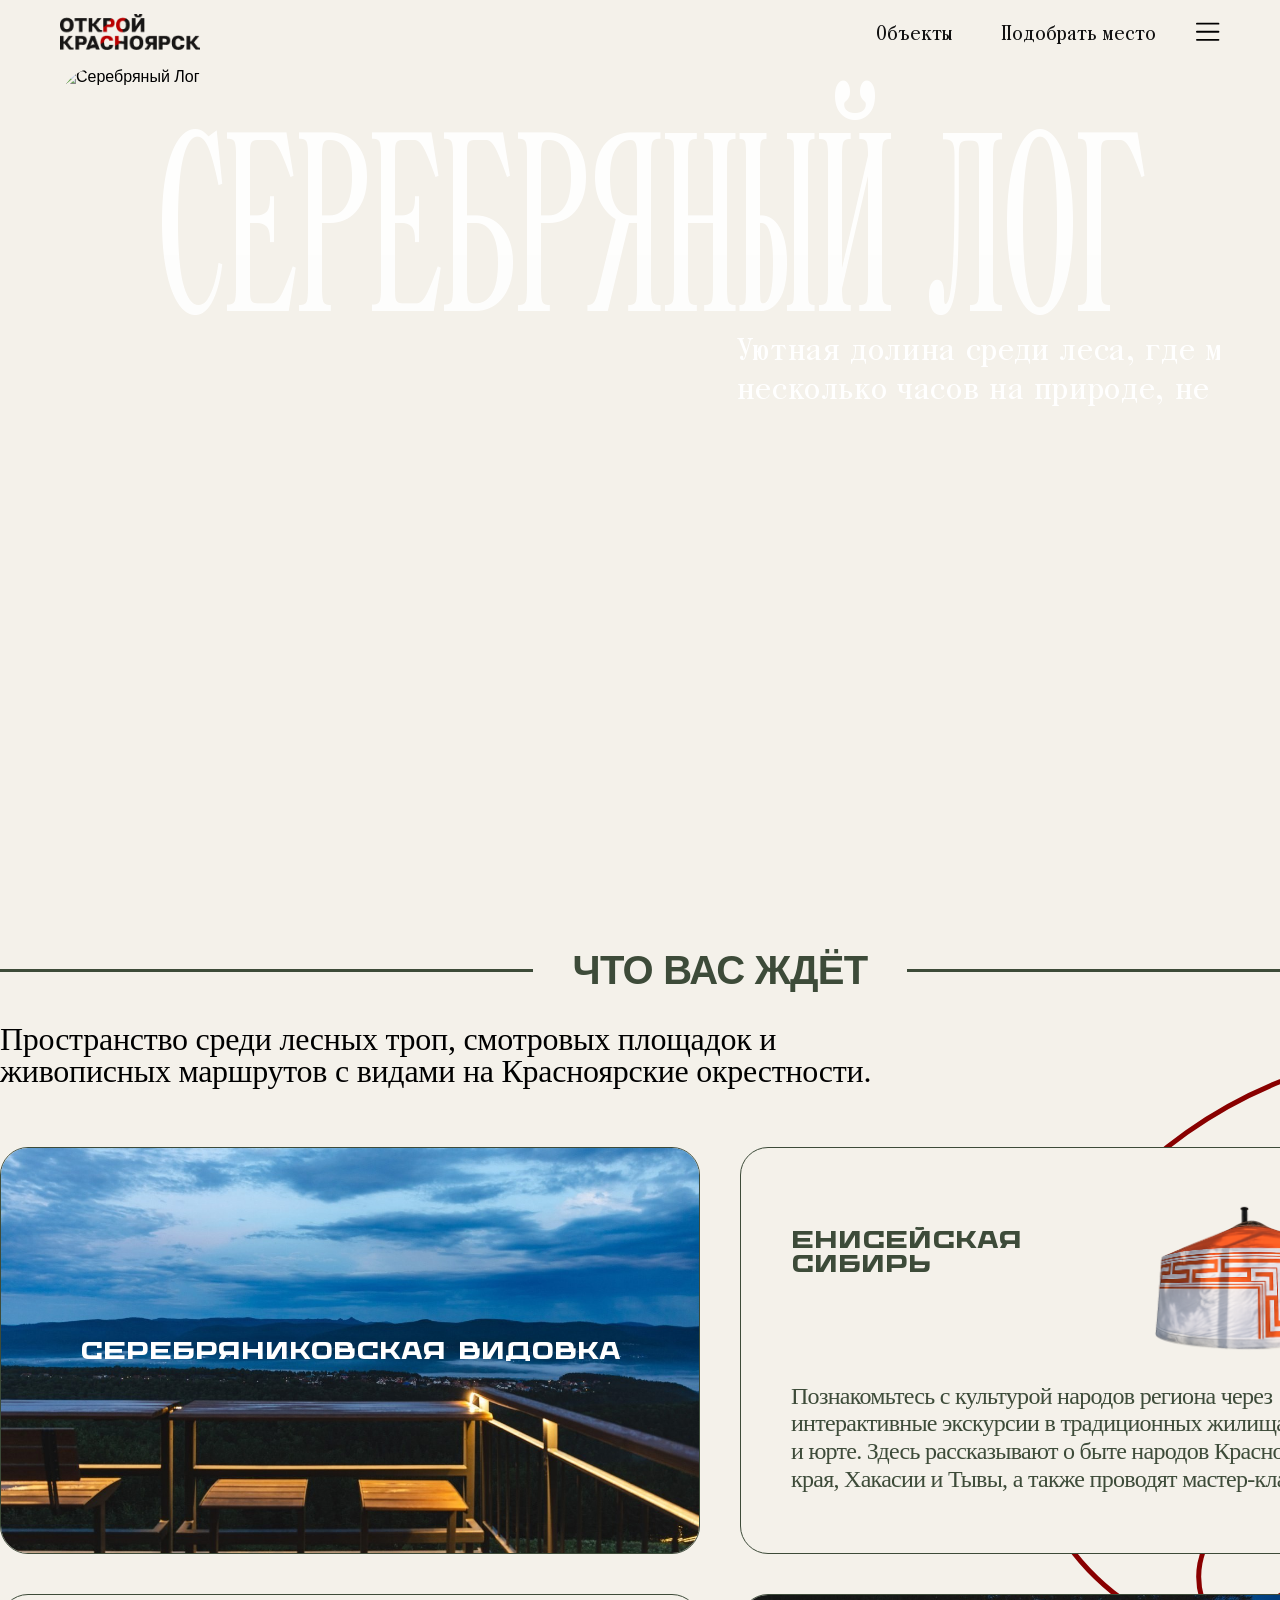
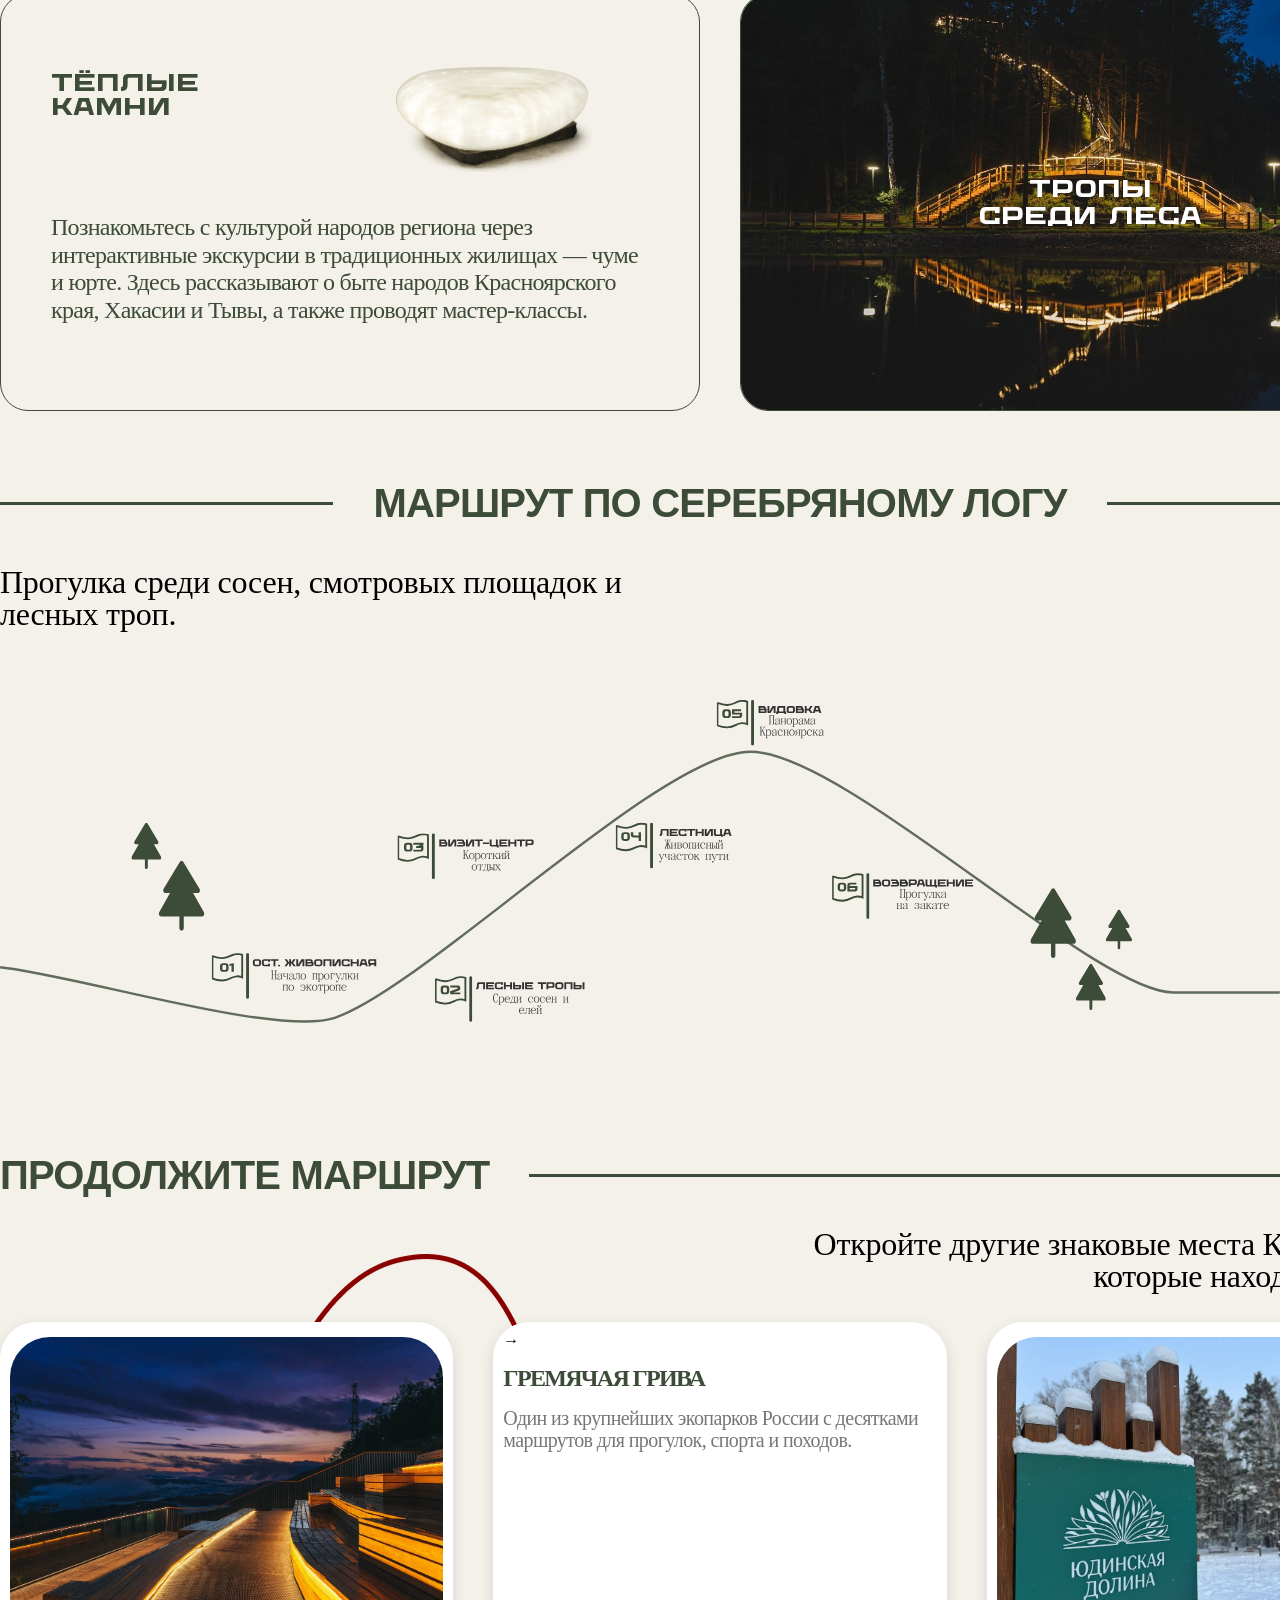
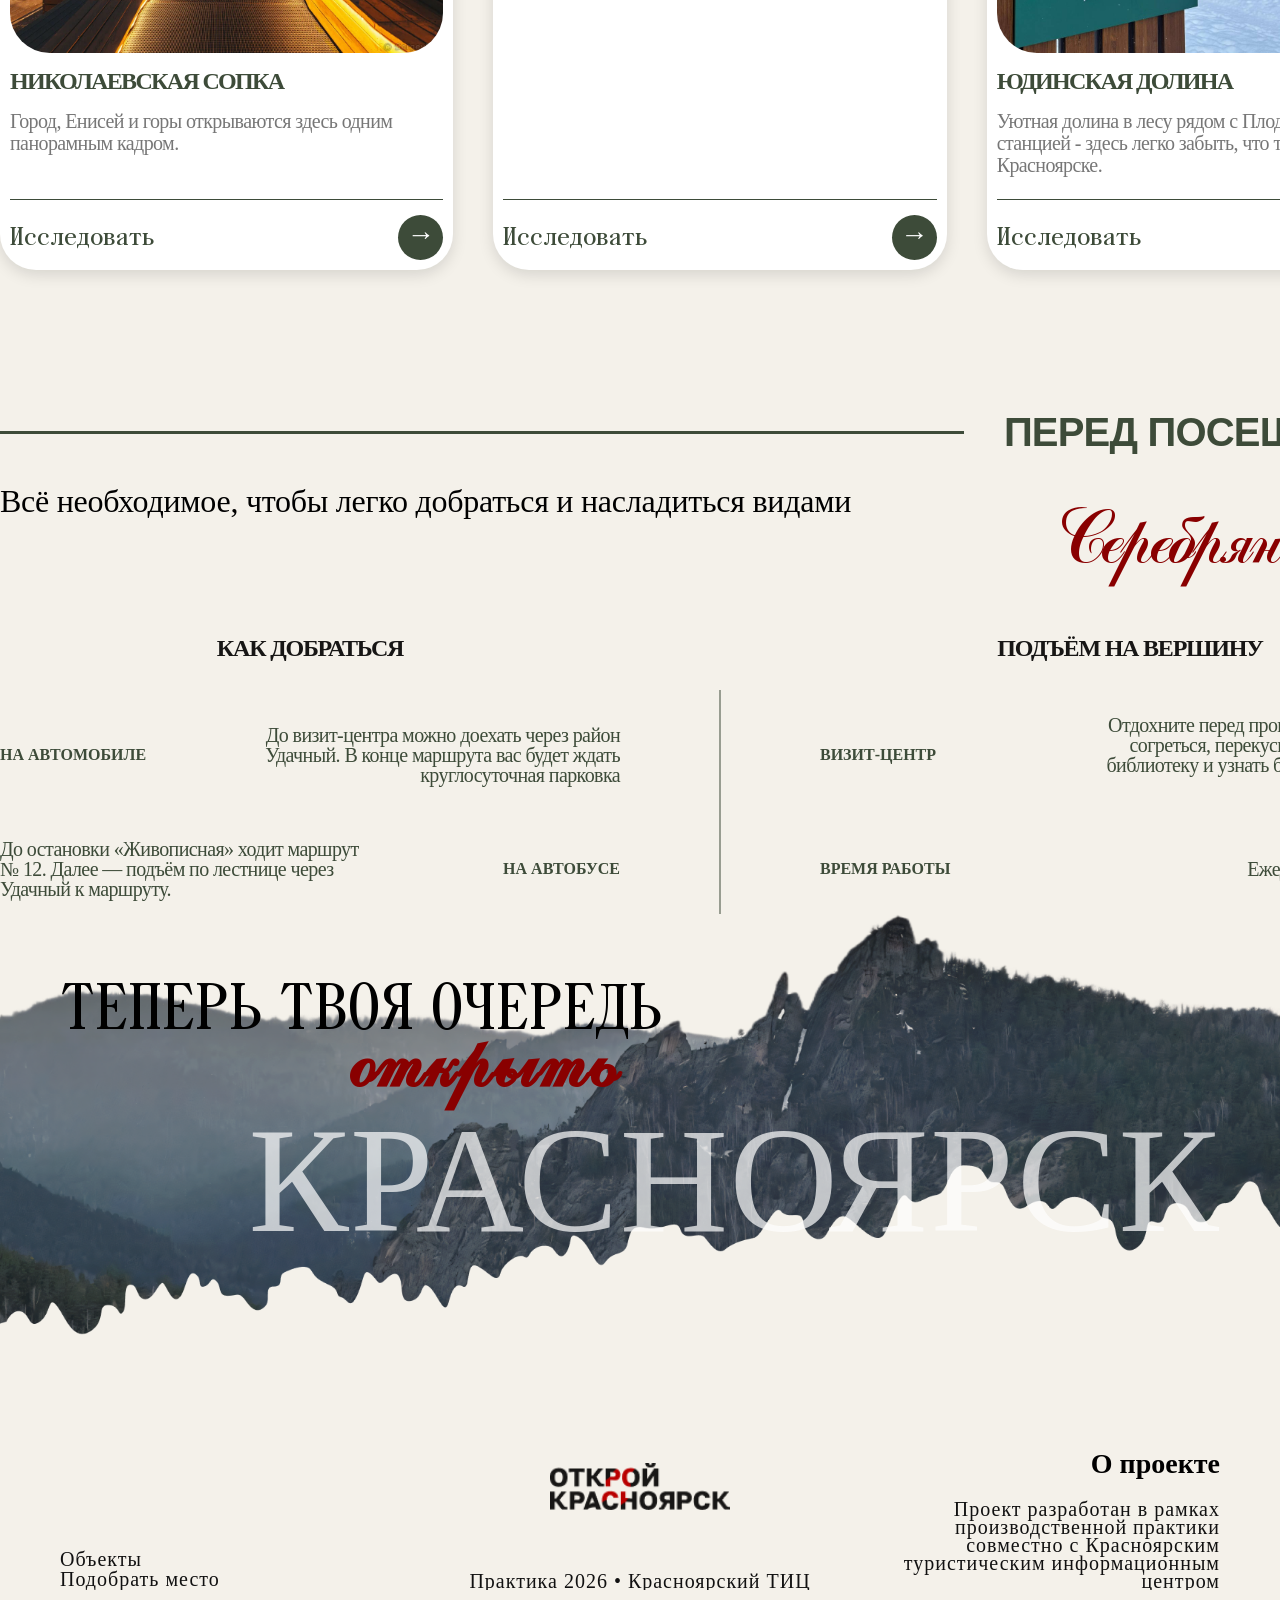
==== log.html @ 26a4fd24 "до адаптива" ====
<!DOCTYPE html> 
<html lang="ru">
<head>
    <meta charset="UTF-8">
    <meta name="viewport" content="width=device-width, initial-scale=1.0">
    <title>Серебряный Лог</title>
    <link rel="stylesheet" href="style.css">
    <link rel="stylesheet" href="log.css">
    <link rel="stylesheet" href="object.css">
    <link rel="stylesheet" href="main.css">
</head>
<body> 
    <header class="header">
    <div class="container">
        <a href="index.html" class="logo">
            <img src="images/logo.png" alt="Открой Красноярск">
        </a>
        <nav class="nav">
            <ul>
                <li><a href="index.html#objects">Объекты</a></li>
                <li><a href="#" class="open-modal">Подобрать место</a></li>
            </ul>
        </nav>
        <div class="burger-wrap">
            <button class="burger">
                <img src="images/menu.svg" alt="Меню">
            </button>
            <div class="menu">
                <ul>
                    <li><a href="#about">О проекте</a></li>
                    <li><a href="#about">Контакты</a></li>
                </ul>
            </div>
        </div>
    </div>
</header>
    <main>
        <section class="hero">
            <div class="container">
                <div class="hero-bg">
                    <img src="images/log-bg.png" alt="Серебряный Лог" class="hero-photo">
                    <div class="hero-grid">
                       <div class="log-title">
                        <h1>СЕРЕБРЯНЫЙ ЛОГ</h1>
                       </div>
                        <div class="log-text">
                        <p>Уютная долина среди леса, где можно провести <br> несколько часов на природе, не покидая город.</p>
                        </div>
                    </div>
                </div>
            </div>
        </section>
        <section class="features">
            <div class="container-main">
                <div class="features-grid"> 
                    <div class="section-head">
                    <h2>ЧТО ВАС ЖДЁТ</h2>
                    </div>
                    <div class="features-text">
                        <p>Пространство среди лесных троп, смотровых площадок и живописных маршрутов с видами на Красноярские окрестности.</p>
                    </div>
                    <div class="features-card">
                        <div class="features-card-images">
                            <img src="images/features-log1.jpg" alt="">
                            <p>СЕРЕБРЯНИКОВСКАЯ ВИДОВКА</p>
                        </div>
                        <div class="features-card-text">
                            <h3>ЕНИСЕЙСКАЯ СИБИРЬ</h3>
                            <img src="images/features-log2.png" alt="">
                            <p>Познакомьтесь с культурой народов региона через интерактивные экскурсии в традиционных жилищах — чуме и юрте. Здесь рассказывают о быте народов Красноярского края, Хакасии и Тывы, а также проводят мастер-классы.</p>
                        </div>
                        <div class="features-card-text">
                            <h3>ТЁПЛЫЕ КАМНИ</h3>
                            <img src="images/features-log3.png" alt="">
                            <p>Познакомьтесь с культурой народов региона через интерактивные экскурсии в традиционных жилищах — чуме и юрте. Здесь рассказывают о быте народов Красноярского края, Хакасии и Тывы, а также проводят мастер-классы.</p>
                        </div>
                        <div class="features-card-images">
                            <img src="images/features-log4.jpg" alt="">
                            <h3>ТРОПЫ<br>СРЕДИ ЛЕСА</h3>
                        </div>
                    </div>
            </div>
            </div>
        </section>
<section class="route-log">
    <div class="container-main">
            <div class="section-head">
                <h2>МАРШРУТ ПО СЕРЕБРЯНОМУ ЛОГУ</h2>
            </div>
            <div class="route-log-desc">
                <p>Прогулка среди сосен, смотровых площадок и <br> лесных троп.</p>
            </div>
    </div>
    <div class="log-map">
        <img src="images/log-map.svg" alt="">
    </div>
</section>
<section class="route-continue">
    <div class="route-objects">
        <div class="container-main">
            <div class="route-grid">
                <div class="section-head-left">
                    <h2>ПРОДОЛЖИТЕ МАРШРУТ</h2>
                </div>
                <p class="route-desc">Откройте другие знаковые места Красноярска,<br> которые находятся рядом.</p>
        <div class="cards cards-route">
            <article class="card">
                <img src="images/sopka.webp" alt="Николаевская Сопка">
                <h3>НИКОЛАЕВСКАЯ СОПКА</h3>
                <p>
                    Город, Енисей и горы открываются здесь одним панорамным кадром.
                </p>
                <div class="card-footer">
                    <span>Исследовать</span>
                    <a href="sopka.html">&rarr;
                    </a>
                </div>
            </article>
            <article class="card">&rarr;
                <h3>ГРЕМЯЧАЯ ГРИВА</h3>
                <p>
                    Один из крупнейших экопарков России с десятками маршрутов для прогулок, спорта и походов.
                </p>
                <div class="card-footer">
                    <span>Исследовать</span>
                    <a href="#">&rarr;
                    </a>
                </div>
            </article>
            <article class="card">
                <img src="images/dolina.png" alt="Юдинская Долина">
                <h3>ЮДИНСКАЯ ДОЛИНА</h3>
                <p>
                   Уютная долина в лесу рядом с Плодово‑Ягодной станцией - здесь легко забыть, что ты всё ещё в Красноярске.
                </p>
                <div class="card-footer">
                    <span>Исследовать</span>
                    <a href="#">&rarr;
                    </a>
                </div>
            </article>
        </div>
        </div>
    </div>
</div>
</section>
<section class="before-visit">
    <div class="container-main">
        <div class="visit-grid">
        <div class="section-head-right">
            <h2>ПЕРЕД ПОСЕЩЕНИЕМ</h2>
                </div>
                <div class="visit-desc">
                <p>Всё необходимое, чтобы легко добраться и насладиться видами</p>
                <span>Серебряного Лога</span>
        </div>
        </div>
        <div class="visit-info">
            <div class="transport">
                <h3>КАК ДОБРАТЬСЯ</h3>
                    <div class="car">
                        <h4>НА АВТОМОБИЛЕ</h4>
                        <p>До визит-центра можно доехать через район Удачный. В конце маршрута вас будет ждать круглосуточная парковка</p>
                    </div>
                <div class="bus">
                    <p>До остановки «Живописная» ходит маршрут № 12. Далее — подъём по лестнице через Удачный к маршруту.</p>
                    <h4>НА АВТОБУСЕ</h4>
                </div>
            </div>
            <div class="place-info">
                <h3>ПОДЪЁМ НА ВЕРШИНУ</h3>
                <div class="ropeway">
                    <h4>ВИЗИТ-ЦЕНТР</h4>
                    <p>Отдохните перед прогулкой: здесь можно согреться, перекусить в кафе, посетить библиотеку и узнать больше о маршрутах экопарка</p>
                </div>
                <div class="place-time">
                    <h4>ВРЕМЯ РАБОТЫ</h4>
                    <p>Ежедневно: 09:00–21:00</p>
                </div>
            </div>
        </div>
    </div>
</section>
    </main>
    <div id="modal-container"></div>
    <footer>
<img src="images/footer.png" alt="" class="footer-image">
<div class="container">
    <div class="footer-content">
        <div class="footer-desc">
                        <p>
                            ТЕПЕРЬ ТВОЯ ОЧЕРЕДЬ
                        </p>
                        <h2>открыть</h2>
                        <span>КРАСНОЯРСК</span>
        </div>
        <div class="footer-info">
            <div class="footer-links">
                 <ul>
                    <li><a href="index.html#objects">Объекты</a></li>
                    <li><a href="#" class="open-modal">Подобрать место</a></li>
                </ul>
            </div>
            <div class="footer-info-center">
                <a href="index.html" class="logo">
            <img src="images/logo.png" alt="Открой Красноярск">
        </a>
                <p>Практика 2026 • Красноярский ТИЦ</p>
            </div>
            <div class="footer-info-right" id="about">
                <h2>О проекте</h2>
                <p>Проект разработан в рамках производственной практики совместно с Красноярским туристическим информационным центром</p>
            </div>
        </div>
    </div>
</footer>
<script src="js/main.js"></script>
</body>
</html>
---- style.css ----
/* Panama Regular */
@font-face {
    font-family:'Panama Regular';
    src:url('fonts/Panama-Regular.ttf') format('truetype');
    font-weight:400;
    font-style:normal;
    font-display:swap;
}
/* Panama Bold */
@font-face {
    font-family:'Panama Bold';
    src:url('fonts/Panama-Bold.ttf') format('truetype');
    font-weight:700;
    font-style:normal;
    font-display:swap;
}
/* Panama Monospace Regular */
@font-face {
    font-family:'Panama Monospace';
    src:url('fonts/Panama-Monospace-Regular.ttf') format('truetype');
    font-weight:400;
    font-style:normal;
    font-display:swap;
}
/* Panama Monospace Bold */
@font-face {
    font-family:'Panama Monospace Bold';
    src:url('fonts/Panama-Monospace-Bold.ttf') format('truetype');
    font-weight:700;
    font-style:normal;
    font-display:swap;
}
@font-face {
    font-family:'coventryC';
    src:url('fonts/coventryc.ttf') format('truetype');
    font-style:normal;
    font-weight:400;
    font-display:swap; 
}

@font-face {
    font-family:'Wadik Bold';
    src:url('fonts/Wadik.ttf') format('truetype');
    font-style:normal;
    font-weight:400;
    font-display:swap; 
}

@font-face {
    font-family: 'Source Serif Pro';
    src: url('fonts/Sourceserifpro-Light.ttf') format('truetype');
    font-weight: 300;
    font-style: normal;
    font-display: swap;
}
@font-face {
    font-family: 'Source Serif Pro';
    src: url('fonts/Sourceserifpro-Regular.ttf') format('truetype');
    font-weight: 400;
    font-style: normal;
}

@font-face {
    font-family: 'Source Serif Pro';
    src: url('fonts/source-serif-pro-bold.ttf') format('truetype');
    font-weight: 700;
    font-style: normal;
}
*{
    margin:0;
    padding:0;
    box-sizing:border-box;
}

body{
    background:#F4F1EA;
    font-family:Arial,sans-serif;
}

.container{
    width:calc(100% - 120px);
    max-width:none;
    margin:0 auto;
}

.header{
    height:68px;
}

.header .container{
    height:100%;
    display:flex;
    justify-content:space-between;
    align-items:center;
}

/* HERO */
.hero-bg{
    position:relative;
    overflow:hidden;
    width:100%;
    min-height:calc(100vh - 90px);
    border-radius:36px;
}
.hero-photo{
    position:absolute;
    inset: 0; 
    width:100%;
    height:100%;
    object-fit:cover;
    object-position:center;
    filter: saturate(0.7); 
    z-index: -1;
}

.logo{
    flex-shrink:0;
}
.logo img{
    width:140px;
}

.nav{
    margin-left:auto;
}

.nav ul{
    display:flex;
    gap:48px;
    list-style:none;
}

.nav a{
    text-decoration:none;
    color:#111;
    font-family:'Panama Bold';
    font-size:20px;
}
.burger{
    margin-left:40px;
    border:none;
    background:none;
    cursor:pointer;
    position:relative;
}

.burger img{
    width:24px;
    height:24px;
}
.burger-wrap{
    position:relative;
}

.menu{
    position:absolute;
    top:40px;
    right:0;
    width:200px;
    padding:25px;
    background:#F0ECE4;
    border-radius:36px;

    opacity:0;
    visibility:hidden;
    transform:translateY(-10px);

    transition:.3s;
    z-index:3;
}
.menu.active{
    opacity:1;
    visibility:visible;
    transform:translateY(0);
}
.menu ul{
    list-style:none;
    padding:0;
    margin:0;
    display:flex;
    flex-direction:column;
    gap:15px;
}
.menu a{
    text-decoration:none;
    color:#3D4B39;
    font-family:'Panama Bold';
    font-size:22px;
}
.hero-grid{
        display:grid;
        grid-template-columns:repeat(12,1fr);
        min-height:calc(100vh - 110px);
    }

/* контейнер*/
.container-main{
    width:1440px;
    max-width:none;
    margin:0 auto;
}

/* заголовки */
.section-head{
    grid-column:1 / 13;
    display:flex;
    align-items:center;
    justify-content:center;
    gap:40px;
    position:relative;
}

.section-head::before,
.section-head::after {
    content: "";
    height: 3px;
    background: #3D4B39;
    flex: 1;
}

.section-head h2 {
    font-family: Wadik, sans-serif;
    font-size: 40px;
    color: #3D4B39;
    letter-spacing: -0.02em;
    white-space: nowrap;
}
/* Карточки */

.section-desc{
    grid-column:1 / 9;
    font-family: 'Source Serif Pro', serif;
    font-weight: 300;
    font-size:32px;
    line-height:1.0;
    letter-spacing: -0.04em;
}

.cards{
    grid-column:1 / 13; 
    display:grid;
    grid-template-columns:repeat(3, 1fr);
    gap:40px;
    margin-bottom: 70px;
}

.card{
    background:#fff;
    border-radius:36px;
    padding:10px;
    box-shadow:0 5px 15px rgba(0,0,0,.12);
    transition: transform .3s, box-shadow .3s;
    display:flex;
    flex-direction:column;
}

.card:hover {
    transform: translateY(-6px);
    box-shadow: 0 12px 30px rgba(61, 75, 57, .12);
}

.card img{
    margin-top: 5px;
    width:100%;
    height: 60%;
    object-fit:cover;
    border-radius:40px;
}

.card h3{
    font-family:Wadik;
    color:#3D4B39;
    font-size:24px;
    margin-top:15px;
    letter-spacing: -0.07em;
}

.card p{
    font-family:'Panama Monospace';
    margin-top:15px;
    font-size:20px;
    color:#777;
    line-height:1.1;
    letter-spacing: -0.03em;
    text-align: start;
    height: 80px;

}

.card-footer{
    padding-top:15px;
    border-top:1px solid #3D4B39;
    display:flex;
    justify-content:space-between;
    align-items:center;
    margin-top:auto;
}
.card-footer a{
    width:45px;
    height:45px;
    border-radius:50%;
    border:0;
    font-size:28px;
    padding-bottom:4px;
    background:#3D4B39;
    color:white;
    transition: transform .25s, background .25s;
    display:flex;
    align-items:center;
    justify-content:center;
    text-decoration:none;
}
.card-footer a:hover {
    transform: scale(1.08);
    cursor: pointer;
}

.card-footer a:active {
    transform: scale(0.96);
}   

.card-footer span {
    font-family: 'Panama Bold';
    font-size: 26px;
    color: #3D4B39;
    cursor: pointer;
    transition: 0.3s;
}

/* FOOTER */
footer {
    position: relative;
    overflow: hidden;
    padding: 70px 0 0px;
    margin-bottom: 60px;
}
.footer-image {
    position: absolute;
    inset: 0;
    width: 100%;
    object-fit: cover;
    z-index: -1;
}
.footer-content {
    display: flex;
    flex-direction: column;
    gap: 200px;
}
.footer-desc {
    display: flex;
    flex-direction: column;
    position: relative;
}
.footer-info {
    display: grid;
    grid-template-columns: 1fr 1fr 1fr;
    align-items: end;
    gap: 60px;
}
.footer-desc p {
    font-family: 'Panama Bold', monospace;
    font-size: 64px;
    line-height: 1.1;
    color: #000;
    align-self: flex-start;
    line-height: 0.8;
}

.footer-desc h2 {
    font-family: 'coventryC';
    font-size: 86px;
    letter-spacing: 0.02em;
    color: #890000;
    transform: translateX(25%);
    line-height: 0.9;
}
.footer-desc span {
    font-family:'Panama-Bold';
    font-size:150px;
    letter-spacing:0.01em;
    color:#fff;
    opacity:0.7;
    align-self: flex-end;
    line-height: 0.9;
}
/* нижняячасть*/
.footer-info ul {
    list-style: none;
}

.footer-info a {
    text-decoration:none;
    color:#111;
    font-family: 'Panama Monospace';
    font-size:20px;
    line-height: 0.9;
    letter-spacing: 0.05em;
}

.footer-info-center
{
    display: flex;
    flex-direction: column;
    align-items: center;
    text-align: center;

}
.footer-info img {
    width: 180px;
    margin-bottom: 60px;
}

.footer-info-right p {
    text-decoration:none;
    color:#111;
    font-family: 'Panama Monospace';
    font-size:20px;
    line-height: 0.9;
    letter-spacing: 0.05em;
    text-align: right;
}
.footer-info-center p {
    text-decoration:none;
    color:#111;
    font-family: 'Panama Monospace';
    font-size:20px;
    line-height: 0.9;
    letter-spacing: 0.05em;
    text-align: center;
}

.footer-info h2 {
    font-family: 'Panama Monospace Bold';
    font-size: 28px;
    margin-bottom: 20px;
    text-align: right;
}

/* ==========================
   модалка
========================== */
.constructor-modal{
    position:fixed;
    inset:0;
    background:rgba(0,0,0,.35);
    display:flex;
    justify-content:center;
    align-items:center;
    opacity:0;
    visibility:hidden;
    transition:.3s;
    z-index:1000;
}

.constructor-modal.active{
    opacity:1;
    visibility:visible;
}

.modal-bg{
    position:absolute;
    bottom:-10px;
    left:0;
    width:110%;
    height:auto;
    z-index:0;
}

.modal-window{
    position:relative;
    width:1400px;
    height:850px;
    max-width:90vw;
    max-height:90vh;
    background:#FFFEFA;
    border-radius:40px;
    overflow:hidden;
    isolation:isolate;
}

.modal-head,
.modal-content,
.modal-test,
.result{
    position:relative;
    z-index:1;
}

.modal-test,
.result{
    display:none;
}

.modal-content.active,
.modal-test.active,
.result.active{
    display:flex;
    flex-direction:column;
    align-items:center;
}

.modal-head{
    width:100%;
    display:grid;
    grid-template-columns:1fr auto 1fr;
    align-items:center;
    padding:30px 50px;
}

.step{
    font-family:'Panama Monospace';
    font-weight:400;
    font-size: 24px;
    letter-spacing: -0.02em;
    color: #000;
}

.modal-close{
    background:none;
    border:none;
    font-size:35px;
    color:#000;
    opacity:.6;
    cursor:pointer;
    justify-self:end;
}

.modal-content{
    margin-top:80px;
    position:relative;
    height:100%;
    display:none;
    
}
.modal-content.active{
    display:flex;
    flex-direction:column;
    align-items:center;
}

.modal-content h2{
    font-family:'Panama Monospace Bold';
    font-weight:400;
    font-size: 32px;
    letter-spacing: -0.02em;
    color: #000;
}

.modal-content h1{
    font-family:'Panama Monospace';
    font-weight:400;
    font-size: 64px;
    letter-spacing: -0.05em;
    color: #890000;
    line-height: 0.9em;
}

.modal-btn{
    position:absolute;
    top:220px;
    left:50%;
    transform:translateX(-50%);
    width:500px;
    height:70px;
    display:flex;
    align-items:center;
    justify-content:center;
    font-family:'Panama Regular';
    font-size:24px;
    text-decoration:none;
    color:#fff;
    border-radius:36px;
    background:rgba(137,0,0,.50);
    backdrop-filter:blur(15px);
    border:1px solid rgba(255,255,255,.25);
    transition:
        transform .3s,
        background .3s,
        border-color .3s,
        box-shadow .3s;
}

.modal-btn:hover{
    transform:translate(-50%, -3px);
    background:rgba(137,0,0,.42);
    border-color:rgba(255,255,255,.45);
    box-shadow:0 10px 25px rgba(0,0,0,.18);
    cursor:pointer;
}

.modal-btn:active{
    transform:translate(-50%, 0);
}

.modal-content p{
    position:absolute;
    top:450px;
    right:60px; 
    width:auto;
    font-family:'Panama Monospace';
    font-size:32px;
    color:white;
    text-align:right;
    line-height: 1em;
}

.modal-test{
    height:100%;
    margin-top:80px;
    position:relative;
    height:100%;
    display:none;
}
.modal-test h2{
    font-family:'Panama Monospace Bold';
    font-weight:400;
    font-size: 32px;
    letter-spacing: -0.02em;
    color: #000;
}
.modal-test h1{
    font-family:'Panama Monospace';
    font-weight:400;
    font-size: 48px;
    letter-spacing: -0.05em;
    color: #890000;
    line-height: 0.9em;
}

.answers.active{
    padding: 10px 30px;
    display: flex;
    flex-direction: row;
    justify-content: space-between;
}
.answers{
    display:grid;
    grid-template-columns:repeat(4, 1fr);
    gap:25px;
    width:1200px;
    margin-top:60px;
}


.answer-card{
    height:280px;
    border:2px solid transparent;
    border-radius:30px;
    background:rgba(255,255,255,.5);

    display:flex;
    flex-direction:column;
    align-items:center;
    justify-content:center;

    cursor:pointer;
    transition:.3s;

    appearance:none;
    -webkit-appearance:none;
    outline:none;
}
.answer-card:focus,
.answer-card:focus-visible{
    outline:none;
    box-shadow:none;
}

.answer-card:hover{
    transform:translateY(-5px);
}

.answer-card.selected{
    background:#F4F1EA;
}

.answer-card img{
    width:80px;
    height:80px;
    object-fit:contain;
    margin-bottom:20px;
}

.answer-card h3{
    font-family:'Panama Monospace Bold';
    font-size:20px;
    line-height: 1em;
    letter-spacing:-0.02em;
}

.answer-card p{
    font-family:'Panama Monospace';
    font-weight: 400;
    font-size:18px;
    text-align:center;
    line-height: 1em;
    letter-spacing:-0.04em;
    padding-top: 20px;
}

.modal-arrows{
    position:absolute;
    left:0;
    bottom:230px;
    width:100%;
    display:flex;
    justify-content:space-between;
    padding:0 50px;
    z-index:2;
}

.modal-arrows button{
    width:50px;
    height:50px;
    border-radius:50%;
    border:none;
    display:flex;
    justify-content:center;
    background:rgba(137,0,0,.50);
    font-size:35px;
    color:#fff;
    cursor:pointer;
    transition:.3s;
}

.modal-arrows button:hover{
    transform:translateY(-2px);
}

.result.active{
    margin-top:80px;
    height:100%;
    padding:10px 30px;
    display:flex;
    flex-direction:column;
    align-items:center;
    position:relative;
}

.result h1{
    font-family:'Panama Bold';
    font-size: 48px;
    letter-spacing: -0.05em;
    color: #890000;
    line-height: 0.9em;
}

.result h2{
    font-family:'Panama Monospace';
    font-weight:400;
    font-size: 32px;
    letter-spacing: -0.02em;
    color: #000;
    line-height: 1em;
    padding-top: 10px;
}

.modal-cards{
    display:grid;
    grid-template-columns:repeat(3, 1fr);
    gap:30px;
    width:100%;
    max-width:1200px;
    margin-top:60px;
}

.modal-card{
    height:350px;
    background:rgba(255,255,255,.5);
    border-radius:30px;
    overflow:hidden;
    display:flex;
    flex-direction:column;
    transition:.3s;
    cursor:pointer;
}

.modal-card:hover{
    transform:translateY(-5px);
}

.modal-card img{
    width:100%;
    height:220px;
    object-fit:cover;
    border-radius:30px;
    padding:10px;
}

.modal-card h3{
    font-family:'Wadik';
    font-size:18px;
    margin:10px 20px 15px;
    line-height: 1em;
    letter-spacing: -0.05em;
}

.modal-card p{
    font-family:'Panama Monospace';
    font-weight:400;
    font-size:20px;
    margin:30px 0;
}
.result-card-footer{
    display:flex;
    justify-content:space-between;
    align-items:center;
    margin:0 20px;
    border-top:1px solid #fff;

}

.card-next{
    width:40px;
    height:40px;
    border-radius:50%;
    display:flex;
    justify-content:center;
    align-items:center;
    background:rgba(255,255,255,.5);
    font-size:25px;
    color:#000;
    text-decoration:none;
    cursor:pointer;
}

.result-back{
    position:absolute;
    bottom:230px;
    left:50px;
    width:50px;
    height:50px;
    border-radius:50%;
    border:none;
    background:rgba(137,0,0,.5);
    color:white;
    font-size:35px;
    cursor:pointer;
    display: flex;
    justify-content:center;
    transition:.3s;
}
.result-back:hover {
    transform:translateY(-2px);     
}
---- log.css ----
.log-title h1{
    align-self: start;
    font-family:'Panama Bold';
    font-size:150px;
    letter-spacing:-0.03em;
    color: #fff;;
    transform: scaleY(1.7);
    opacity: 0.9;
    display:grid;
    width:max-content;
}

.log-title{
    grid-column:2/8;
    align-self:start;
    padding-top:60px;
}

.log-subtitle{
    grid-column:9/11;
    align-self:center;
    margin-top:230px;
}

.log-text p{
    align-self: start;
    font-family:'Panama Bold';
    font-size:32px;
    letter-spacing:0.02em;
    color: #fff;;
    display:grid;
    width:max-content;
    line-height: 1.2em;
}

.log-text{
    grid-column:8/12;
    align-self:end;
    margin-bottom:450px;
    
}
.features-card-images h3{
    position:absolute;
    inset:0;
    display:flex;
    justify-content:center;
    align-items:center;
    font-family:'Wadik Bold';
    font-size:24px;
    color:#fff;
    text-align:center;
    text-transform:uppercase;
}

.route-log{
    padding-top:70px;
    position:relative;
   
}

.route-log-desc{
    max-width:74%;
    margin:40px 0 70px;
    text-align: left;
    font-family: 'Source Serif Pro', serif;
    font-weight: 300;
    font-size:32px;
    line-height:1.0;
    letter-spacing: -0.008em;
}

.log-map img{
    width:100%;
    display:block;
    margin-bottom: 60px;
    margin-top: 0;
}
---- object.css ----
.features-grid{
    display:grid;
    grid-template-columns:repeat(12,1fr);
    gap:30px;
}
.features{
    padding-top:70px;
    position:relative;
}
.features-text {
    grid-column:1/9;
    font-family: 'Source Serif Pro', serif;
    font-weight: 300;
    font-size:32px;
    line-height:1.0;
    letter-spacing: -0.008em;
}

.features::after {
    content: "";
    position: absolute;
    top: 15%;
    right: 0;
    width: 20%;
    height: 100%;
    background: url("../images/features-bg.svg") no-repeat;
    pointer-events: none;
    z-index: -1;
}
.features-card{
    grid-column: 1/13;
    margin-top:30px;
    display:grid;
    grid-template-columns:repeat(2,1fr);
    gap:40px;
}
.features-card-images,
.features-card-text{
    border:1px solid #3D4B39;
    border-radius:28px;
    overflow:hidden;
}

.features-card-images{
    position:relative;
}

.features-card-images img{
    width:100%;
    height:100%;
    display:block;
    object-fit:cover;
}
.features-card-images p{
    position:absolute;
    inset:0;
    display:flex;
    justify-content:center;
    align-items:center;
    font-family:'Wadik Bold';
    font-size:24px;
    color:#fff;
    text-align:center;
    text-transform:uppercase;
}

.features-card-text h3{
    font-family:'Wadik Bold';
    font-size:24px;
    line-height:1;
    color:#3D4B39;
    text-transform:uppercase;
    padding-top: 10%;
}
.features-card-text{
    background:#F4F1EA;
    padding:50px;
    display:grid;
    grid-template-rows:auto auto;
    column-gap:20px;
}
.features-card-text img{
    width:200px;
    justify-self:center;
    align-self:center;
}
.features-card-text p{
    grid-column:1/3;
    margin-top:25px;
    font-family:'Source Serif Pro';
    font-weight:300;
    font-size:24px;
    line-height:1.15;
    letter-spacing: -0.03em;
    color:#3D4B39;
}

.route-continue{
    padding-top:70px;
    position:relative;
}
.route-continue::before {
    content: "";
    position: absolute;
    top: 20%;
    left: 0;
    width: 100%;
    height: 70%;
    background: url("../images/route-bg.png") no-repeat left top;
    pointer-events: none;
    z-index: -1;
}

.route-objects{
    position:relative;
}
.route-grid{
    display:grid;
    grid-template-columns:repeat(12,1fr);
    gap:30px;
}
.route-desc{
    grid-column: 5/13;
    text-align: right;
    font-family: 'Source Serif Pro', serif;
    font-weight: 300;
    font-size:32px;
    line-height:1.0;
    letter-spacing: -0.008em;
}
.section-head-left{
    grid-column:1 / 13;
    display:flex;
    align-items:center;
    gap:40px;
}

.section-head-left h2{
    margin:0;
    font-family:Wadik,sans-serif;
    font-size:40px;
    color:#3D4B39;
    letter-spacing:-0.02em;
    white-space:nowrap;
}

.section-head-left::after{
    content:"";
    flex:1;
    height:3px;
    background:#3D4B39;
}
.section-head-right{
    grid-column:1 / 13;
    display:flex;
    align-items:center;
    gap:40px;
}

.section-head-right::before{
    content:"";
    flex:1;
    height:3px;
    background:#3D4B39;
}

.section-head-right h2{
    margin:0;
    font-family:Wadik,sans-serif;
    font-size:40px;
    color:#3D4B39;
    letter-spacing:-0.02em;
    white-space:nowrap;
}
.cards-route{
    grid-template-columns:repeat(3,1fr);
}

.before-visit{
    padding-top:70px;
    position:relative;
}
.visit-grid{
    display:grid;
    grid-template-columns:repeat(12,1fr);
    gap:30px;
    align-items:end;
    margin-bottom:50px;
}
.visit-desc{
    grid-column:1/13;
    display:grid;
    grid-template-columns:repeat(12,1fr);
}
.visit-desc p{
    grid-column: 1/13;
    text-align: left;
    font-family: 'Source Serif Pro', serif;
    font-weight: 300;
    font-size:32px;
    line-height:1.0;
    letter-spacing: -0.008em;
}
.visit-desc span{
    grid-column: 7/12;
    font-family: 'coventryC';
    font-size: 86px;
    letter-spacing: -0.04em;
    color: #890000;
    transform: translateX(25%);
    line-height: 0.8em;
    text-align: end;
}

.visit-info{
    display:grid;
    grid-template-columns:repeat(2,1fr);
    gap:80px;
    position:relative;
}

.visit-info::before{
    content:"";
    position:absolute;
    left:50%;
    top:55px;
    bottom:0;
    width:1px;
    background:#3D4B39;
    transform:translateX(-50%);
}

.visit-info h3{
    font-family:'Wadik';
    font-size:24px;
    text-align:center;
    color:#171615;
    letter-spacing:-0.05em;
    margin-bottom:24px;
}

.transport,
.place-info{
    display:flex;
    flex-direction:column;
    gap:24px;
}

.transport{
    padding-right:60px;
}

.place-info{
    padding-left:60px;
}

.car,
.bus,
.ropeway,
.place-time{
    display:flex;
    justify-content:space-between;
    align-items:center;
    min-height:90px;
}

.visit-info h4{
    font-family:'Wadik';
    font-size:16px;
    color:#3D4B39;
    margin:0;
    align-items:center;
}

.visit-info p{
    font-family:'Panama Monospace';
    font-size:20px;
    color:#3D4B39;
    letter-spacing:-0.03em;
    line-height:1em;
    width:370px;
    margin:0;
}

.car p,
.ropeway p,
.place-time p{
    text-align:right;
}

.bus p{
    text-align:left;
}

.price{
    margin: 30px 0;
    display:flex;
    justify-content:flex-end;
    align-items:baseline;
    gap:20px;
}
.price p{
    margin: 0;
    font-family: 'Wadik';
    font-size: 20px;
    color: #171615;
}
.price span{
    margin: 0;
    font-family: 'coventryC';
    font-size: 64px;
    color: #890000;
}
---- main.css ----
.hero-info{
    grid-column:2/6;
    align-self:center;
    padding-top: 60%;
}

.hero-title{
    grid-column:6/13;
    align-self:start;
    padding-top:50px;
    
}

.hero-title h1{
    padding-left: 10px;
    align-self: start;
    font-family:'Panama-Bold';
    font-size:150px;
    letter-spacing:0.06em;
    color: #fff;;
    transform: scaleY(1.7);
    opacity: 0.7;
    display:block;
    width:max-content;
}

.hero-subtitle{
    font-family:'coventryC';
    font-size:150px;
    letter-spacing:0;
    display:flex;
    justify-content:flex-end;
    gap: 18px;
    width:max-content;
    margin-left:auto;
    transform:translateX(-30px);
}

.wait{
    color:#F4F1EA;
}

.you{
    color:#8E0909;
}

.hero-text{
    font-family: 'Panama Monospace', monospace;
    font-size:32px;
    line-height:1.1;
    color:#F4F1EA;
}

.hero-info h2{
    font-family: 'Panama Regular';
    font-weight:400;
    display:flex;
    justify-content:flex-end;
    font-size:96px;
    letter-spacing: 0.05em;
    color:#F4F1EA;
    line-height:1.0;
}

.hero-btn{
    position:absolute;
    bottom:60px;
    left:50%;
    transform:translateX(-50%);

    width:350px;
    height:60px;

    display:flex;
    align-items:center;
    justify-content:center;

    font-family:'Panama Regular';
    font-size:24px;
    text-decoration:none;
    color:#fff;

    border-radius:36px;
    background:rgba(137,0,0,.31);
    backdrop-filter:blur(15px);
    border:1px solid rgba(255,255,255,.25);

    transition:
        transform .3s,
        background .3s,
        border-color .3s,
        box-shadow .3s;
}

.hero-btn:hover{
    transform:translate(-50%, -3px);
    background:rgba(137,0,0,.42);
    border-color:rgba(255,255,255,.45);
    box-shadow:0 10px 25px rgba(0,0,0,.18);
    cursor:pointer;
}

.hero-btn:active{
    transform:translate(-50%, 0);
}

/* объекты */

.explore-objects{
    padding-top:70px;
    position:relative;
}
.objects-grid{
    display:grid;
    grid-template-columns:repeat(12,1fr);
    gap:30px;
}

.arrows{
    grid-column:11/13;
    justify-content:flex-end;
    gap:20px;
    display:flex;
}

.arrows button{
    width:45px;
    height:45px;
    border-radius:50%;
    border:none;
    background:#3D4B39;
    display:flex;
    justify-content:center;
    align-items:center;
    font-size:35px;
    color:#F4F1EA;
    line-height:1;
    cursor:pointer;
    transition:
        transform .25s,
        background .25s,
        box-shadow .25s;
}

.arrows button:hover{
    transform:translateY(-2px);
    box-shadow:0 8px 20px rgba(61,75,57,.18);
}

.arrows button:first-child:hover{
    transform:translateX(-3px) translateY(-2px);
}

.arrows button:last-child:hover{
    transform:translateX(3px) translateY(-2px);
}

/*констурткор*/

.construct{
    position:relative;
    overflow:visible;
    margin-bottom: 100px;
}

.construct-grid{
    display:grid;
    grid-template-columns: 7fr 5fr;
    align-items:center;
}

.construct-content{
    display:flex;
    flex-direction:column;
    gap:20px;
}

.construct-content span{
    font-family: 'Panama Bold';
    font-size: 32px;
    color: #000;
}

.construct-content h2{
    font-family: 'Panama Monospace';
    font-size: 64px;
    color: #890000;
    letter-spacing: -0.0967em;
    line-height: 0.91;
}

.main-btn{
    margin-top:-56px;
    width:350px;
    height:90px;

    display:flex;
    align-items:center;
    justify-content:center;
    align-self:center;

    border-radius:36px;
    text-decoration:none;

    font-family:'Panama Regular';
    font-size:24px;
    color:#fff;

    background:#890000;

    transition:
        transform .3s,
        background .3s,
        box-shadow .3s;
}

.main-btn:hover{
    transform:translateY(-3px);
    background:#9f1010;
    box-shadow:0 12px 28px rgba(137,0,0,.28);
    cursor:pointer;
}

.main-btn:active{
    transform:translateY(0);
}

.arrow-cnt{
    width:180px;
    transform-origin: center;
    transform: rotate(-10deg);
    margin-left: 600px;
    margin-top: -50px;
}

.construct-content p {
    font-family: 'Panama Monospace';
    font-size: 32px;
    color: #000;
    letter-spacing: -0.069em;
    line-height: 1.1;
    margin-top: 10%;
}

.slider-window{
    grid-column:1 / 13;
    overflow:hidden;
    padding:15px 0;
}
.cards-slider{
    display:flex !important;
    flex-wrap:nowrap;
    gap:40px;
    transition:transform .5s ease;
    grid-column:auto;
    grid-template-columns:none;
    width:auto;
}

.cards-slider .card{
    flex:0 0 calc((100% - 80px) / 3);
}

@media (max-width:1100px){
    .mountain-photo{ width:700px; }
    .construct-content h2{ font-size:48px; }
}

@media (max-width:900px){
    .construct-grid{ grid-template-columns: 1fr; }
    .mountain-photo{ position:static; width:100%; transform:none; margin-top:20px; }
    .main-btn{ margin-top:8px; transform:none; align-self:center; }
    .construct-content h2{ font-size:28px; }
}
.map-grid{
    display:grid;
    grid-template-columns:repeat(12,1fr);
}

.section-map{
    margin-top: 60px;
    grid-column: 2/6;
    font-family: 'Source Serif Pro', serif;
    font-weight: 300;
    font-size:32px;
    line-height:1.0;
    letter-spacing: -0.04em;
}


/* карта */
.map-wrapper{
    position:relative;
}

.map-image{
    width: 90%;
    display: block;
    margin: 0 auto;
}
    .map-object{
    position:absolute;
}
.map-label{
    border:1px solid #890000;
    border-radius:999px;
    padding:12px 26px;
    background:#F0ECE4;
    color:#890000;
    font-family:'Source Serif Pro';
    cursor:pointer;

    transition:
        background .25s,
        color .25s,
        transform .25s,
        box-shadow .25s;
}

.map-label:hover{
    background:#890000;
    color:#F0ECE4;
    transform:translateY(-2px);
    box-shadow:0 6px 18px rgba(137,0,0,.18);
}

.map-label:active{
    transform:translateY(0);
}
.map-popup{
    position:absolute;
    left:110%;
    top:50%;
    transform:translateY(-50%);
    width:300px;
    background:white;
    border-radius:30px;
    padding:12px;
    box-shadow:0 10px 40px rgba(0,0,0,.15);
    opacity:0;
    visibility:hidden;
    transition:.3s;
    z-index:3;
}
.map-object:hover .map-popup{
    opacity:1;
    visibility:visible;
}
.map-popup img{
    width:100%;
    border-radius:20px;
}

.popup-content h3{
    font-family:Wadik;
    color:#3D4B39;
    font-size:20px;
    margin-top:5px;
    margin-bottom:5px;
    letter-spacing: -0.05em;
}
.popup-content p{
    margin-bottom:20px;
    font-family:'Panama Monospace';
    font-size:18px;
    color:#000;
    line-height:1.1;
    letter-spacing: -0.03em;
    text-align: start;
    height: 80px;
}
.map-popup a{
    text-decoration:none;
    font-family: 'Panama Bold';
    font-size: 20px;    
    color:#3D4B39;
    margin-bottom:5px;
}
.log{
    
    left:-2%;
    top:53%;
}
.sopka{
    left:-2%;
    top:44%;
}

.dolina{
    left:4%;
    top:34%;
}
.griva{
    left:-1%;
    top:63%;
}
.ostrov{
    right:14%;
    top:78%;
}
.stolby{
    left:23%;
    top:84%;
}
.hrebet{
    left:18%;
    top:92%;
}
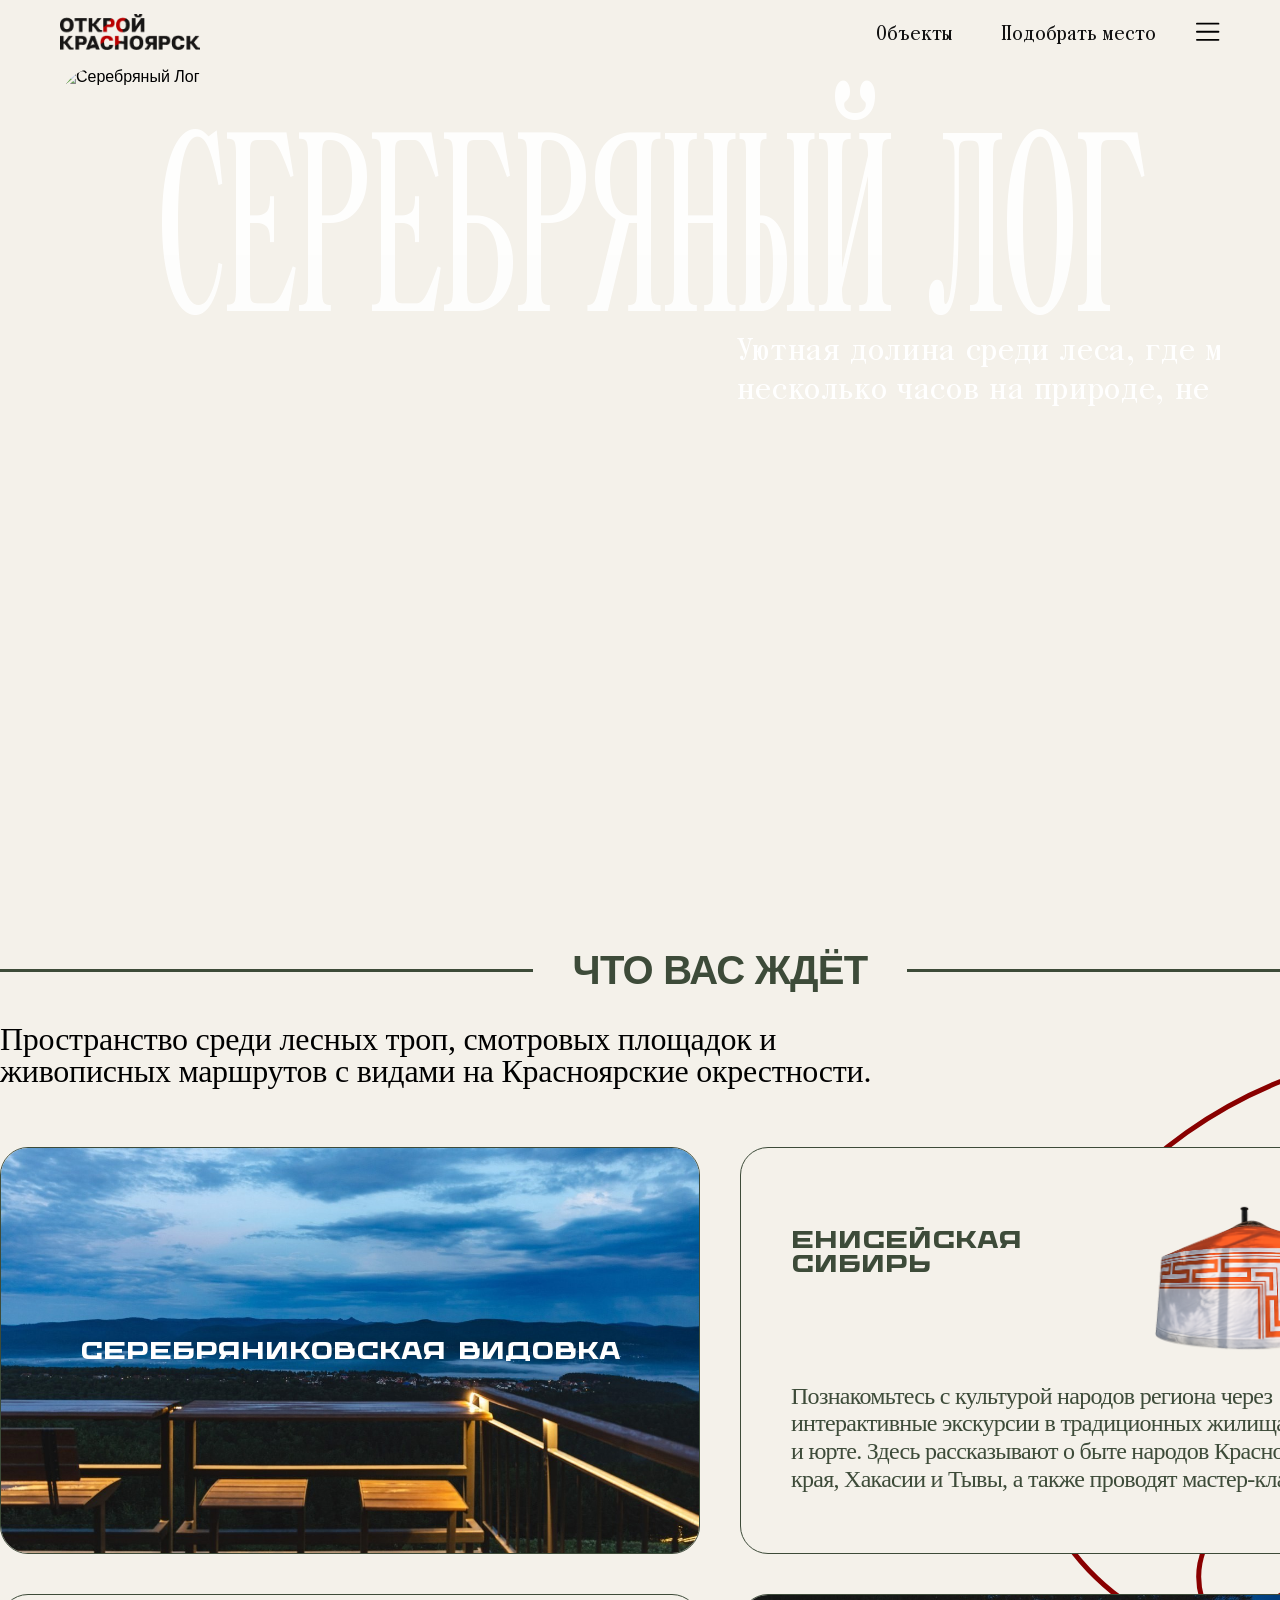
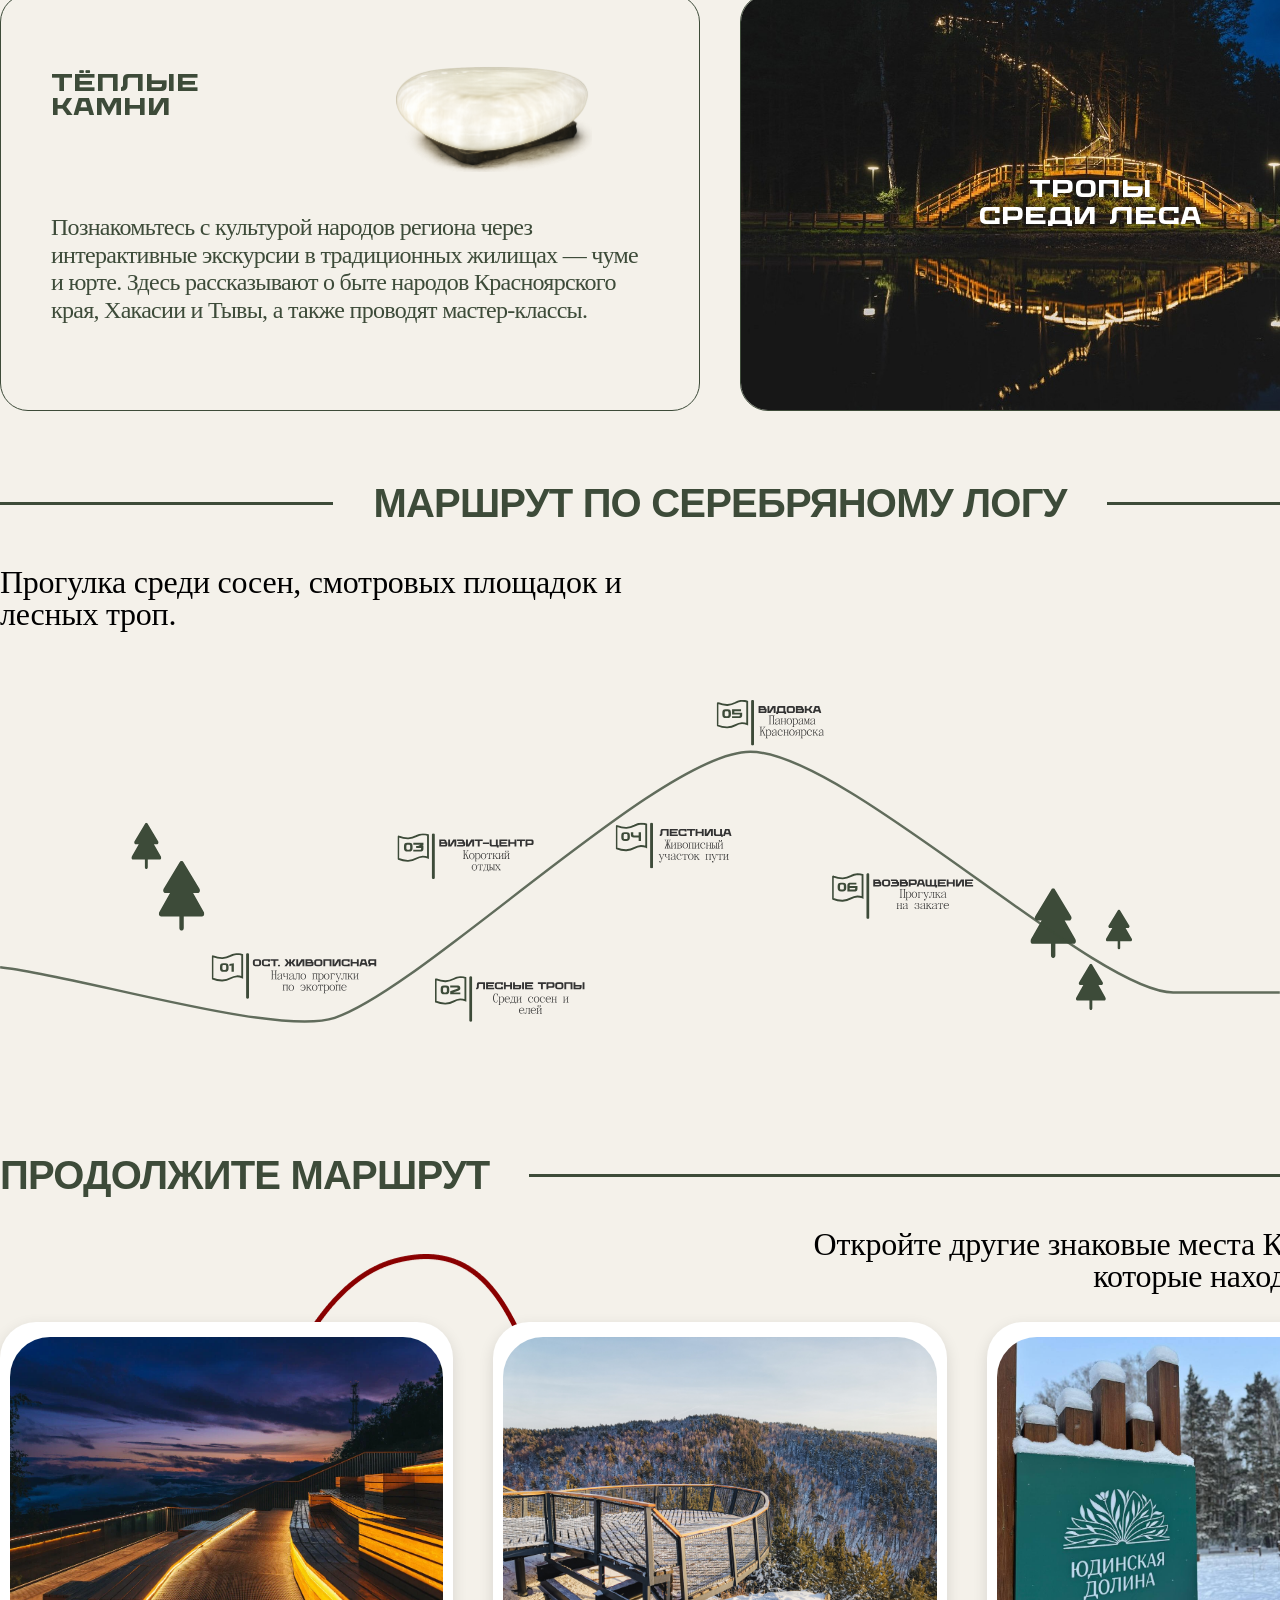
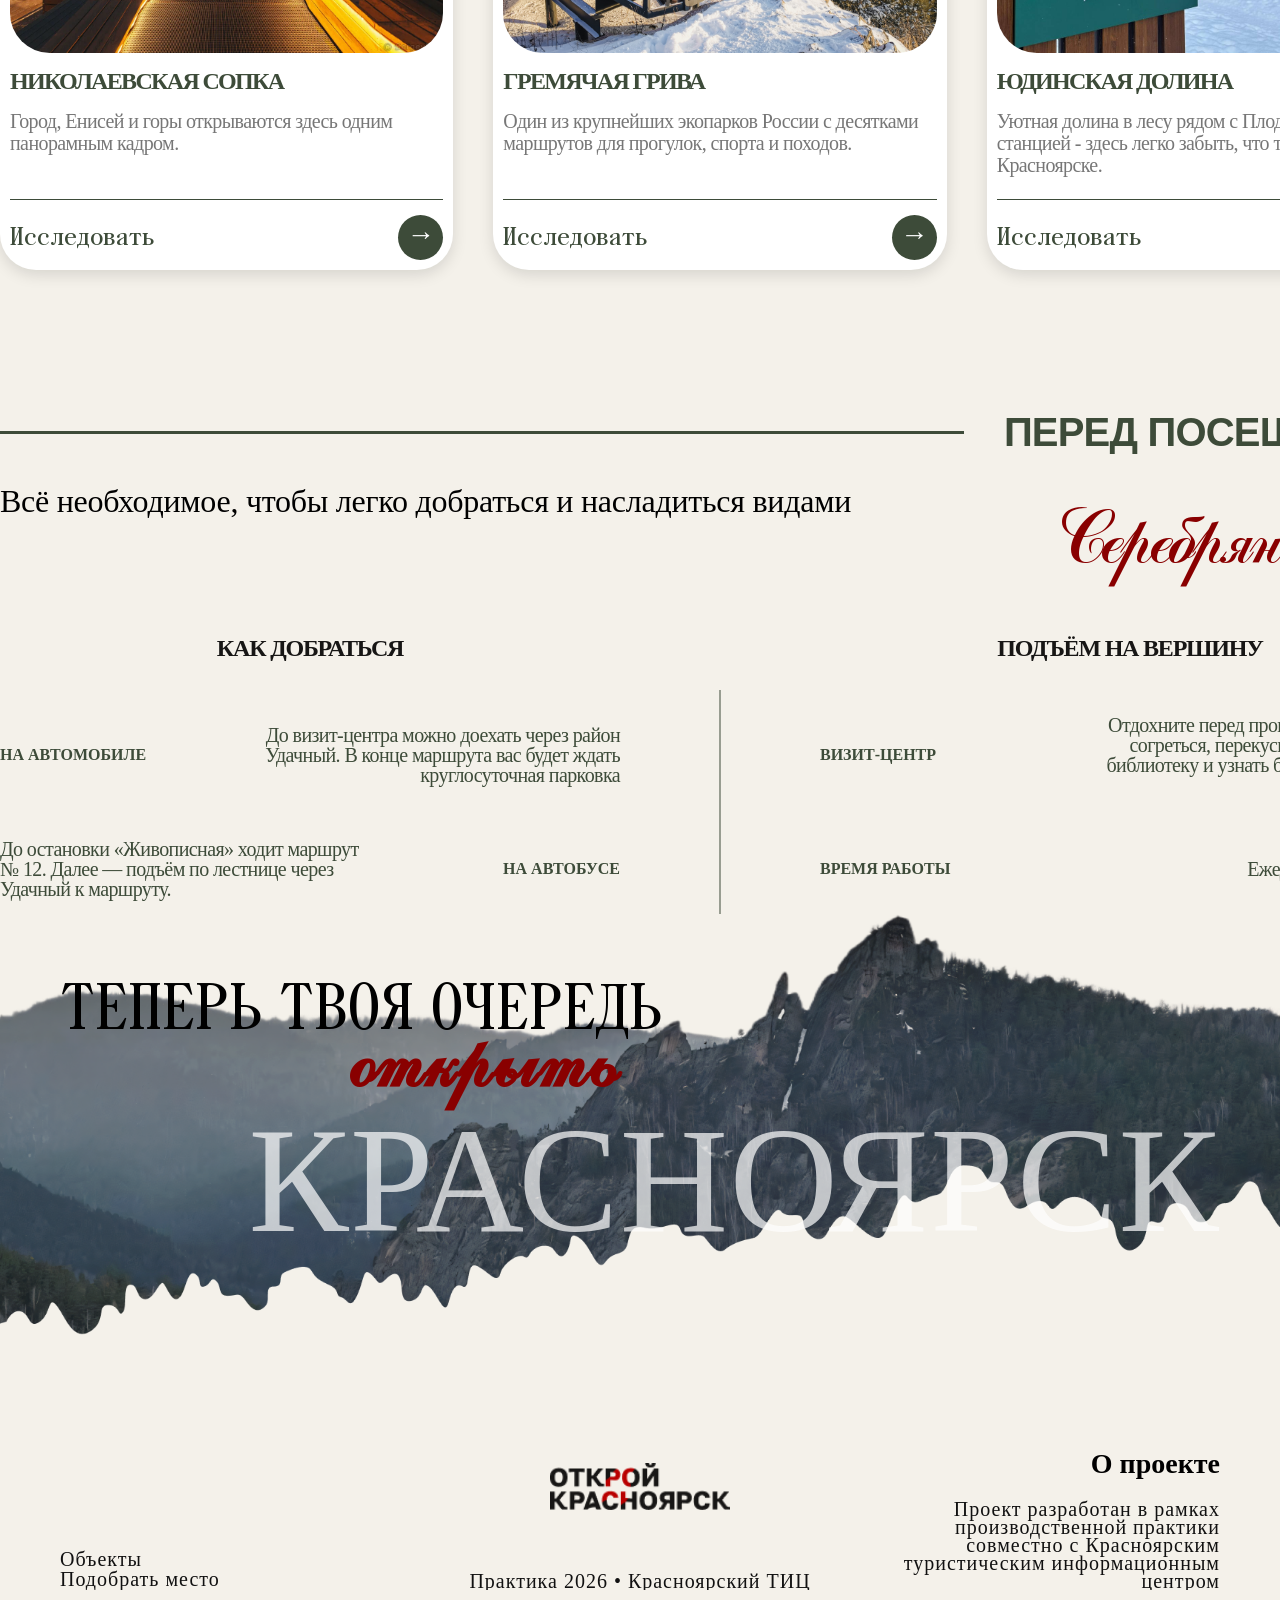
==== commit 3c90988f: "lol" ====
--- a/log.html
+++ b/log.html
@@ -4,10 +4,10 @@
     <meta charset="UTF-8">
     <meta name="viewport" content="width=device-width, initial-scale=1.0">
     <title>Серебряный Лог</title>
-    <link rel="stylesheet" href="style.css">
-    <link rel="stylesheet" href="log.css">
-    <link rel="stylesheet" href="object.css">
-    <link rel="stylesheet" href="main.css">
+    <link rel="stylesheet" href="css/style.css">
+    <link rel="stylesheet" href="css/log.css">
+    <link rel="stylesheet" href="css/object.css">
+    <link rel="stylesheet" href="css/main.css">
 </head>
 <body> 
     <header class="header">
@@ -116,7 +116,8 @@
                     </a>
                 </div>
             </article>
-            <article class="card">&rarr;
+            <article class="card">
+                <img src="images/griva.jpg" alt="Гремячая Грива">
                 <h3>ГРЕМЯЧАЯ ГРИВА</h3>
                 <p>
                     Один из крупнейших экопарков России с десятками маршрутов для прогулок, спорта и походов.
--- a/css/style.css
+++ b/css/style.css
@@ -0,0 +1,860 @@
+/* Panama Regular */
+@font-face {
+    font-family:'Panama Regular';
+    src:url('/fonts/Panama-Regular.ttf') format('truetype');
+    font-weight:400;
+    font-style:normal;
+    font-display:swap;
+}
+/* Panama Bold */
+@font-face {
+    font-family:'Panama Bold';
+    src:url('/fonts/Panama-Bold.ttf') format('truetype');
+    font-weight:700;
+    font-style:normal;
+    font-display:swap;
+}
+/* Panama Monospace Regular */
+@font-face {
+    font-family:'Panama Monospace';
+    src:url('/fonts/Panama-Monospace-Regular.ttf') format('truetype');
+    font-weight:400;
+    font-style:normal;
+    font-display:swap;
+}
+/* Panama Monospace Bold */
+@font-face {
+    font-family:'Panama Monospace Bold';
+    src:url('/fonts/Panama-Monospace-Bold.ttf') format('truetype');
+    font-weight:700;
+    font-style:normal;
+    font-display:swap;
+}
+@font-face {
+    font-family:'coventryC';
+    src:url('/fonts/coventryc.ttf') format('truetype');
+    font-style:normal;
+    font-weight:400;
+    font-display:swap; 
+}
+
+@font-face {
+    font-family:'Wadik Bold';
+    src:url('/fonts/Wadik.ttf') format('truetype');
+    font-style:normal;
+    font-weight:400;
+    font-display:swap; 
+}
+
+@font-face {
+    font-family: 'Source Serif Pro';
+    src: url('/fonts/Sourceserifpro-Light.ttf') format('truetype');
+    font-weight: 300;
+    font-style: normal;
+    font-display: swap;
+}
+@font-face {
+    font-family: 'Source Serif Pro';
+    src: url('/fonts/Sourceserifpro-Regular.ttf') format('truetype');
+    font-weight: 400;
+    font-style: normal;
+}
+
+@font-face {
+    font-family: 'Source Serif Pro';
+    src: url('/fonts/source-serif-pro-bold.ttf') format('truetype');
+    font-weight: 700;
+    font-style: normal;
+}
+*{
+    margin:0;
+    padding:0;
+    box-sizing:border-box;
+}
+
+body{
+    background:#F4F1EA;
+    font-family:Arial,sans-serif;
+}
+
+.container{
+    width:calc(100% - 120px);
+    max-width:none;
+    margin:0 auto;
+}
+
+.header{
+    height:68px;
+}
+
+.header .container{
+    height:100%;
+    display:flex;
+    justify-content:space-between;
+    align-items:center;
+}
+
+/* HERO */
+.hero-bg{
+    position:relative;
+    overflow:hidden;
+    width:100%;
+    min-height:calc(100vh - 90px);
+    border-radius:36px;
+}
+.hero-photo{
+    position:absolute;
+    inset: 0; 
+    width:100%;
+    height:100%;
+    object-fit:cover;
+    object-position:center;
+    filter: saturate(0.7); 
+    z-index: -1;
+}
+
+.logo{
+    flex-shrink:0;
+}
+.logo img{
+    width:140px;
+}
+
+.nav{
+    margin-left:auto;
+}
+
+.nav ul{
+    display:flex;
+    gap:48px;
+    list-style:none;
+}
+
+.nav a{
+    text-decoration:none;
+    color:#111;
+    font-family:'Panama Bold';
+    font-size:20px;
+}
+.burger{
+    margin-left:40px;
+    border:none;
+    background:none;
+    cursor:pointer;
+    position:relative;
+}
+
+.burger img{
+    width:24px;
+    height:24px;
+}
+.burger-wrap{
+    position:relative;
+}
+
+.menu{
+    position:absolute;
+    top:40px;
+    right:0;
+    width:200px;
+    padding:25px;
+    background:#F0ECE4;
+    border-radius:36px;
+
+    opacity:0;
+    visibility:hidden;
+    transform:translateY(-10px);
+
+    transition:.3s;
+    z-index:3;
+}
+.menu.active{
+    opacity:1;
+    visibility:visible;
+    transform:translateY(0);
+}
+.menu ul{
+    list-style:none;
+    padding:0;
+    margin:0;
+    display:flex;
+    flex-direction:column;
+    gap:15px;
+}
+.menu a{
+    text-decoration:none;
+    color:#3D4B39;
+    font-family:'Panama Bold';
+    font-size:22px;
+}
+.hero-grid{
+        display:grid;
+        grid-template-columns:repeat(12,1fr);
+        min-height:calc(100vh - 110px);
+    }
+
+/* контейнер*/
+.container-main{
+    width:1440px;
+    max-width:none;
+    margin:0 auto;
+}
+
+/* заголовки */
+.section-head{
+    grid-column:1 / 13;
+    display:flex;
+    align-items:center;
+    justify-content:center;
+    gap:40px;
+    position:relative;
+}
+
+.section-head::before,
+.section-head::after {
+    content: "";
+    height: 3px;
+    background: #3D4B39;
+    flex: 1;
+}
+
+.section-head h2 {
+    font-family: Wadik, sans-serif;
+    font-size: 40px;
+    color: #3D4B39;
+    letter-spacing: -0.02em;
+    white-space: nowrap;
+}
+/* Карточки */
+
+.section-desc{
+    grid-column:1 / 9;
+    font-family: 'Source Serif Pro', serif;
+    font-weight: 300;
+    font-size:32px;
+    line-height:1.0;
+    letter-spacing: -0.04em;
+}
+
+.cards{
+    grid-column:1 / 13; 
+    display:grid;
+    grid-template-columns:repeat(3, 1fr);
+    gap:40px;
+    margin-bottom: 70px;
+}
+
+.card{
+    background:#fff;
+    border-radius:36px;
+    padding:10px;
+    box-shadow:0 5px 15px rgba(0,0,0,.12);
+    transition: transform .3s, box-shadow .3s;
+    display:flex;
+    flex-direction:column;
+}
+
+.card:hover {
+    transform: translateY(-6px);
+    box-shadow: 0 12px 30px rgba(61, 75, 57, .12);
+}
+
+.card img{
+    margin-top: 5px;
+    width:100%;
+    height: 60%;
+    object-fit:cover;
+    border-radius:40px;
+}
+
+.card h3{
+    font-family:Wadik;
+    color:#3D4B39;
+    font-size:24px;
+    margin-top:15px;
+    letter-spacing: -0.07em;
+}
+
+.card p{
+    font-family:'Panama Monospace';
+    margin-top:15px;
+    font-size:20px;
+    color:#777;
+    line-height:1.1;
+    letter-spacing: -0.03em;
+    text-align: start;
+    height: 80px;
+
+}
+
+.card-footer{
+    padding-top:15px;
+    border-top:1px solid #3D4B39;
+    display:flex;
+    justify-content:space-between;
+    align-items:center;
+    margin-top:auto;
+}
+.card-footer a{
+    width:45px;
+    height:45px;
+    border-radius:50%;
+    border:0;
+    font-size:28px;
+    padding-bottom:4px;
+    background:#3D4B39;
+    color:white;
+    transition: transform .25s, background .25s;
+    display:flex;
+    align-items:center;
+    justify-content:center;
+    text-decoration:none;
+}
+.card-footer a:hover {
+    transform: scale(1.08);
+    cursor: pointer;
+}
+
+.card-footer a:active {
+    transform: scale(0.96);
+}   
+
+.card-footer span {
+    font-family: 'Panama Bold';
+    font-size: 26px;
+    color: #3D4B39;
+    cursor: pointer;
+    transition: 0.3s;
+}
+
+/* FOOTER */
+footer {
+    position: relative;
+    overflow: hidden;
+    padding: 70px 0 0px;
+    margin-bottom: 60px;
+}
+.footer-image {
+    position: absolute;
+    inset: 0;
+    width: 100%;
+    object-fit: cover;
+    z-index: -1;
+}
+.footer-content {
+    display: flex;
+    flex-direction: column;
+    gap: 200px;
+}
+.footer-desc {
+    display: flex;
+    flex-direction: column;
+    position: relative;
+}
+.footer-info {
+    display: grid;
+    grid-template-columns: 1fr 1fr 1fr;
+    align-items: end;
+    gap: 60px;
+}
+.footer-desc p {
+    font-family: 'Panama Bold', monospace;
+    font-size: 64px;
+    line-height: 1.1;
+    color: #000;
+    align-self: flex-start;
+    line-height: 0.8;
+}
+
+.footer-desc h2 {
+    font-family: 'coventryC';
+    font-size: 86px;
+    letter-spacing: 0.02em;
+    color: #890000;
+    transform: translateX(25%);
+    line-height: 0.9;
+}
+.footer-desc span {
+    font-family:'Panama-Bold';
+    font-size:150px;
+    letter-spacing:0.01em;
+    color:#fff;
+    opacity:0.7;
+    align-self: flex-end;
+    line-height: 0.9;
+}
+/* нижняячасть*/
+.footer-info ul {
+    list-style: none;
+}
+
+.footer-info a {
+    text-decoration:none;
+    color:#111;
+    font-family: 'Panama Monospace';
+    font-size:20px;
+    line-height: 0.9;
+    letter-spacing: 0.05em;
+}
+
+.footer-info-center
+{
+    display: flex;
+    flex-direction: column;
+    align-items: center;
+    text-align: center;
+
+}
+.footer-info img {
+    width: 180px;
+    margin-bottom: 60px;
+}
+
+.footer-info-right p {
+    text-decoration:none;
+    color:#111;
+    font-family: 'Panama Monospace';
+    font-size:20px;
+    line-height: 0.9;
+    letter-spacing: 0.05em;
+    text-align: right;
+}
+.footer-info-center p {
+    text-decoration:none;
+    color:#111;
+    font-family: 'Panama Monospace';
+    font-size:20px;
+    line-height: 0.9;
+    letter-spacing: 0.05em;
+    text-align: center;
+}
+
+.footer-info h2 {
+    font-family: 'Panama Monospace Bold';
+    font-size: 28px;
+    margin-bottom: 20px;
+    text-align: right;
+}
+
+/* ==========================
+   модалка
+========================== */
+.constructor-modal{
+    position:fixed;
+    inset:0;
+    background:rgba(0,0,0,.35);
+    display:flex;
+    justify-content:center;
+    align-items:center;
+    opacity:0;
+    visibility:hidden;
+    transition:.3s;
+    z-index:1000;
+}
+
+.constructor-modal.active{
+    opacity:1;
+    visibility:visible;
+}
+
+.modal-bg{
+    position:absolute;
+    bottom:-10px;
+    left:0;
+    width:110%;
+    height:auto;
+    z-index:0;
+}
+
+.modal-window{
+    position:relative;
+    width:1400px;
+    height:850px;
+    max-width:90vw;
+    max-height:90vh;
+    background:#FFFEFA;
+    border-radius:40px;
+    overflow:hidden;
+    isolation:isolate;
+}
+
+.modal-head,
+.modal-content,
+.modal-test,
+.result{
+    position:relative;
+    z-index:1;
+}
+
+.modal-test,
+.result{
+    display:none;
+}
+
+.modal-content.active,
+.modal-test.active,
+.result.active{
+    display:flex;
+    flex-direction:column;
+    align-items:center;
+}
+
+.modal-head{
+    width:100%;
+    display:grid;
+    grid-template-columns:1fr auto 1fr;
+    align-items:center;
+    padding:30px 50px;
+}
+
+.step{
+    font-family:'Panama Monospace';
+    font-weight:400;
+    font-size: 24px;
+    letter-spacing: -0.02em;
+    color: #000;
+}
+
+.modal-close{
+    background:none;
+    border:none;
+    font-size:35px;
+    color:#000;
+    opacity:.6;
+    cursor:pointer;
+    justify-self:end;
+}
+
+.modal-content{
+    margin-top:80px;
+    position:relative;
+    height:100%;
+    display:none;
+    
+}
+.modal-content.active{
+    display:flex;
+    flex-direction:column;
+    align-items:center;
+}
+
+.modal-content h2{
+    font-family:'Panama Monospace Bold';
+    font-weight:400;
+    font-size: 32px;
+    letter-spacing: -0.02em;
+    color: #000;
+}
+
+.modal-content h1{
+    font-family:'Panama Monospace';
+    font-weight:400;
+    font-size: 64px;
+    letter-spacing: -0.05em;
+    color: #890000;
+    line-height: 0.9em;
+}
+
+.modal-btn{
+    position:absolute;
+    top:220px;
+    left:50%;
+    transform:translateX(-50%);
+    width:500px;
+    height:70px;
+    display:flex;
+    align-items:center;
+    justify-content:center;
+    font-family:'Panama Regular';
+    font-size:24px;
+    text-decoration:none;
+    color:#fff;
+    border-radius:36px;
+    background:rgba(137,0,0,.50);
+    backdrop-filter:blur(15px);
+    border:1px solid rgba(255,255,255,.25);
+    transition:
+        transform .3s,
+        background .3s,
+        border-color .3s,
+        box-shadow .3s;
+}
+
+.modal-btn:hover{
+    transform:translate(-50%, -3px);
+    background:rgba(137,0,0,.42);
+    border-color:rgba(255,255,255,.45);
+    box-shadow:0 10px 25px rgba(0,0,0,.18);
+    cursor:pointer;
+}
+
+.modal-btn:active{
+    transform:translate(-50%, 0);
+}
+
+.modal-content p{
+    position:absolute;
+    top:450px;
+    right:60px; 
+    width:auto;
+    font-family:'Panama Monospace';
+    font-size:32px;
+    color:white;
+    text-align:right;
+    line-height: 1em;
+}
+
+.modal-test{
+    height:100%;
+    margin-top:80px;
+    position:relative;
+    height:100%;
+    display:none;
+}
+.modal-test h2{
+    font-family:'Panama Monospace Bold';
+    font-weight:400;
+    font-size: 32px;
+    letter-spacing: -0.02em;
+    color: #000;
+}
+.modal-test h1{
+    font-family:'Panama Monospace';
+    font-weight:400;
+    font-size: 48px;
+    letter-spacing: -0.05em;
+    color: #890000;
+    line-height: 0.9em;
+}
+
+.answers.active{
+    padding: 10px 30px;
+    display: flex;
+    flex-direction: row;
+    justify-content: space-between;
+}
+.answers{
+    display:grid;
+    grid-template-columns:repeat(4, 1fr);
+    gap:25px;
+    width:1200px;
+    margin-top:60px;
+}
+
+
+.answer-card{
+    height:280px;
+    border:2px solid transparent;
+    border-radius:30px;
+    background:rgba(255,255,255,.5);
+
+    display:flex;
+    flex-direction:column;
+    align-items:center;
+    justify-content:center;
+
+    cursor:pointer;
+    transition:.3s;
+
+    appearance:none;
+    -webkit-appearance:none;
+    outline:none;
+}
+.answer-card:focus,
+.answer-card:focus-visible{
+    outline:none;
+    box-shadow:none;
+}
+
+.answer-card:hover{
+    transform:translateY(-5px);
+}
+
+.answer-card.selected{
+    background:#F4F1EA;
+}
+
+.answer-card img{
+    width:80px;
+    height:80px;
+    object-fit:contain;
+    margin-bottom:20px;
+}
+
+.answer-card h3{
+    font-family:'Panama Monospace Bold';
+    font-size:20px;
+    line-height: 1em;
+    letter-spacing:-0.02em;
+}
+
+.answer-card p{
+    font-family:'Panama Monospace';
+    font-weight: 400;
+    font-size:18px;
+    text-align:center;
+    line-height: 1em;
+    letter-spacing:-0.04em;
+    padding-top: 20px;
+}
+
+.modal-arrows{
+    position:absolute;
+    left:0;
+    bottom:230px;
+    width:100%;
+    display:flex;
+    justify-content:space-between;
+    padding:0 50px;
+    z-index:2;
+}
+
+.modal-arrows button{
+    width:50px;
+    height:50px;
+    border-radius:50%;
+    border:none;
+    display:flex;
+    justify-content:center;
+    background:rgba(137,0,0,.50);
+    font-size:35px;
+    color:#fff;
+    cursor:pointer;
+    transition:.3s;
+}
+
+.modal-arrows button:hover{
+    transform:translateY(-2px);
+}
+
+.result.active{
+    margin-top:80px;
+    height:100%;
+    padding:10px 30px;
+    display:flex;
+    flex-direction:column;
+    align-items:center;
+    position:relative;
+}
+
+.result h1{
+    font-family:'Panama Bold';
+    font-size: 48px;
+    letter-spacing: -0.05em;
+    color: #890000;
+    line-height: 0.9em;
+}
+
+.result h2{
+    font-family:'Panama Monospace';
+    font-weight:400;
+    font-size: 32px;
+    letter-spacing: -0.02em;
+    color: #000;
+    line-height: 1em;
+    padding-top: 10px;
+}
+
+.modal-cards{
+    display:grid;
+    grid-template-columns:repeat(3, 1fr);
+    gap:30px;
+    width:100%;
+    max-width:1200px;
+    margin-top:60px;
+}
+
+.modal-card{
+    height:350px;
+    background:rgba(255,255,255,.5);
+    border-radius:30px;
+    overflow:hidden;
+    display:flex;
+    flex-direction:column;
+    transition:.3s;
+    cursor:pointer;
+}
+
+.modal-card:hover{
+    transform:translateY(-5px);
+}
+
+.modal-card img{
+    width:100%;
+    height:220px;
+    object-fit:cover;
+    border-radius:30px;
+    padding:10px;
+}
+
+.modal-card h3{
+    font-family:'Wadik';
+    font-size:18px;
+    margin:10px 20px 15px;
+    line-height: 1em;
+    letter-spacing: -0.05em;
+}
+
+.modal-card p{
+    font-family:'Panama Monospace';
+    font-weight:400;
+    font-size:20px;
+    margin:30px 0;
+}
+.result-card-footer{
+    display:flex;
+    justify-content:space-between;
+    align-items:center;
+    margin:0 20px;
+    border-top:1px solid #fff;
+
+}
+
+.card-next{
+    width:40px;
+    height:40px;
+    border-radius:50%;
+    display:flex;
+    justify-content:center;
+    align-items:center;
+    background:rgba(255,255,255,.5);
+    font-size:25px;
+    color:#000;
+    text-decoration:none;
+    cursor:pointer;
+}
+
+.result-back{
+    position:absolute;
+    bottom:230px;
+    left:50px;
+    width:50px;
+    height:50px;
+    border-radius:50%;
+    border:none;
+    background:rgba(137,0,0,.5);
+    color:white;
+    font-size:35px;
+    cursor:pointer;
+    display: flex;
+    justify-content:center;
+    transition:.3s;
+}
+.result-back:hover {
+    transform:translateY(-2px);     
+} 
+
+/* ==========================
+   АДАПТИВ
+========================== */
+@media(max-width:1200px){
+
+}
+
+@media(max-width:768px){
+
+}
+
+@media(max-width:480px){
+
+}
--- a/css/log.css
+++ b/css/log.css
@@ -0,0 +1,92 @@
+.log-title h1{
+    align-self: start;
+    font-family:'Panama Bold';
+    font-size:150px;
+    letter-spacing:-0.03em;
+    color: #fff;;
+    transform: scaleY(1.7);
+    opacity: 0.9;
+    display:grid;
+    width:max-content;
+}
+
+.log-title{
+    grid-column:2/8;
+    align-self:start;
+    padding-top:60px;
+}
+
+.log-subtitle{
+    grid-column:9/11;
+    align-self:center;
+    margin-top:230px;
+}
+
+.log-text p{
+    align-self: start;
+    font-family:'Panama Bold';
+    font-size:32px;
+    letter-spacing:0.02em;
+    color: #fff;;
+    display:grid;
+    width:max-content;
+    line-height: 1.2em;
+}
+
+.log-text{
+    grid-column:8/12;
+    align-self:end;
+    margin-bottom:450px;
+    
+}
+.features-card-images h3{
+    position:absolute;
+    inset:0;
+    display:flex;
+    justify-content:center;
+    align-items:center;
+    font-family:'Wadik Bold';
+    font-size:24px;
+    color:#fff;
+    text-align:center;
+    text-transform:uppercase;
+}
+
+.route-log{
+    padding-top:70px;
+    position:relative;
+   
+}
+
+.route-log-desc{
+    max-width:74%;
+    margin:40px 0 70px;
+    text-align: left;
+    font-family: 'Source Serif Pro', serif;
+    font-weight: 300;
+    font-size:32px;
+    line-height:1.0;
+    letter-spacing: -0.008em;
+}
+
+.log-map img{
+    width:100%;
+    display:block;
+    margin-bottom: 60px;
+    margin-top: 0;
+}
+
+/* ==========================
+   АДАПТИВ
+========================== */
+@media(max-width:1200px){
+
+}
+
+@media(max-width:768px){
+
+}
+
+@media(max-width:480px){
+
+}
--- a/css/object.css
+++ b/css/object.css
@@ -0,0 +1,328 @@
+.features-grid{
+    display:grid;
+    grid-template-columns:repeat(12,1fr);
+    gap:30px;
+}
+.features{
+    padding-top:70px;
+    position:relative;
+}
+.features-text {
+    grid-column:1/9;
+    font-family: 'Source Serif Pro', serif;
+    font-weight: 300;
+    font-size:32px;
+    line-height:1.0;
+    letter-spacing: -0.008em;
+}
+
+.features::after {
+    content: "";
+    position: absolute;
+    top: 15%;
+    right: 0;
+    width: 20%;
+    height: 100%;
+    background: url("../images/features-bg.svg") no-repeat;
+    pointer-events: none;
+    z-index: -1;
+}
+.features-card{
+    grid-column: 1/13;
+    margin-top:30px;
+    display:grid;
+    grid-template-columns:repeat(2,1fr);
+    gap:40px;
+}
+.features-card-images,
+.features-card-text{
+    border:1px solid #3D4B39;
+    border-radius:28px;
+    overflow:hidden;
+}
+
+.features-card-images{
+    position:relative;
+}
+
+.features-card-images img{
+    width:100%;
+    height:100%;
+    display:block;
+    object-fit:cover;
+}
+.features-card-images p{
+    position:absolute;
+    inset:0;
+    display:flex;
+    justify-content:center;
+    align-items:center;
+    font-family:'Wadik Bold';
+    font-size:24px;
+    color:#fff;
+    text-align:center;
+    text-transform:uppercase;
+}
+
+.features-card-text h3{
+    font-family:'Wadik Bold';
+    font-size:24px;
+    line-height:1;
+    color:#3D4B39;
+    text-transform:uppercase;
+    padding-top: 10%;
+}
+.features-card-text{
+    background:#F4F1EA;
+    padding:50px;
+    display:grid;
+    grid-template-rows:auto auto;
+    column-gap:20px;
+}
+.features-card-text img{
+    width:200px;
+    justify-self:center;
+    align-self:center;
+}
+.features-card-text p{
+    grid-column:1/3;
+    margin-top:25px;
+    font-family:'Source Serif Pro';
+    font-weight:300;
+    font-size:24px;
+    line-height:1.15;
+    letter-spacing: -0.03em;
+    color:#3D4B39;
+}
+
+.route-continue{
+    padding-top:70px;
+    position:relative;
+}
+.route-continue::before {
+    content: "";
+    position: absolute;
+    top: 20%;
+    left: 0;
+    width: 100%;
+    height: 70%;
+    background: url("../images/route-bg.png") no-repeat left top;
+    pointer-events: none;
+    z-index: -1;
+}
+
+.route-objects{
+    position:relative;
+}
+.route-grid{
+    display:grid;
+    grid-template-columns:repeat(12,1fr);
+    gap:30px;
+}
+.route-desc{
+    grid-column: 5/13;
+    text-align: right;
+    font-family: 'Source Serif Pro', serif;
+    font-weight: 300;
+    font-size:32px;
+    line-height:1.0;
+    letter-spacing: -0.008em;
+}
+.section-head-left{
+    grid-column:1 / 13;
+    display:flex;
+    align-items:center;
+    gap:40px;
+}
+
+.section-head-left h2{
+    margin:0;
+    font-family:Wadik,sans-serif;
+    font-size:40px;
+    color:#3D4B39;
+    letter-spacing:-0.02em;
+    white-space:nowrap;
+}
+
+.section-head-left::after{
+    content:"";
+    flex:1;
+    height:3px;
+    background:#3D4B39;
+}
+.section-head-right{
+    grid-column:1 / 13;
+    display:flex;
+    align-items:center;
+    gap:40px;
+}
+
+.section-head-right::before{
+    content:"";
+    flex:1;
+    height:3px;
+    background:#3D4B39;
+}
+
+.section-head-right h2{
+    margin:0;
+    font-family:Wadik,sans-serif;
+    font-size:40px;
+    color:#3D4B39;
+    letter-spacing:-0.02em;
+    white-space:nowrap;
+}
+.cards-route{
+    grid-template-columns:repeat(3,1fr);
+}
+
+.before-visit{
+    padding-top:70px;
+    position:relative;
+}
+.visit-grid{
+    display:grid;
+    grid-template-columns:repeat(12,1fr);
+    gap:30px;
+    align-items:end;
+    margin-bottom:50px;
+}
+.visit-desc{
+    grid-column:1/13;
+    display:grid;
+    grid-template-columns:repeat(12,1fr);
+}
+.visit-desc p{
+    grid-column: 1/13;
+    text-align: left;
+    font-family: 'Source Serif Pro', serif;
+    font-weight: 300;
+    font-size:32px;
+    line-height:1.0;
+    letter-spacing: -0.008em;
+}
+.visit-desc span{
+    grid-column: 7/12;
+    font-family: 'coventryC';
+    font-size: 86px;
+    letter-spacing: -0.04em;
+    color: #890000;
+    transform: translateX(25%);
+    line-height: 0.8em;
+    text-align: end;
+}
+
+.visit-info{
+    display:grid;
+    grid-template-columns:repeat(2,1fr);
+    gap:80px;
+    position:relative;
+}
+
+.visit-info::before{
+    content:"";
+    position:absolute;
+    left:50%;
+    top:55px;
+    bottom:0;
+    width:1px;
+    background:#3D4B39;
+    transform:translateX(-50%);
+}
+
+.visit-info h3{
+    font-family:'Wadik';
+    font-size:24px;
+    text-align:center;
+    color:#171615;
+    letter-spacing:-0.05em;
+    margin-bottom:24px;
+}
+
+.transport,
+.place-info{
+    display:flex;
+    flex-direction:column;
+    gap:24px;
+}
+
+.transport{
+    padding-right:60px;
+}
+
+.place-info{
+    padding-left:60px;
+}
+
+.car,
+.bus,
+.ropeway,
+.place-time{
+    display:flex;
+    justify-content:space-between;
+    align-items:center;
+    min-height:90px;
+}
+
+.visit-info h4{
+    font-family:'Wadik';
+    font-size:16px;
+    color:#3D4B39;
+    margin:0;
+    align-items:center;
+}
+
+.visit-info p{
+    font-family:'Panama Monospace';
+    font-size:20px;
+    color:#3D4B39;
+    letter-spacing:-0.03em;
+    line-height:1em;
+    width:370px;
+    margin:0;
+}
+
+.car p,
+.ropeway p,
+.place-time p{
+    text-align:right;
+}
+
+.bus p{
+    text-align:left;
+}
+
+.price{
+    margin: 30px 0;
+    display:flex;
+    justify-content:flex-end;
+    align-items:baseline;
+    gap:20px;
+}
+.price p{
+    margin: 0;
+    font-family: 'Wadik';
+    font-size: 20px;
+    color: #171615;
+}
+.price span{
+    margin: 0;
+    font-family: 'coventryC';
+    font-size: 64px;
+    color: #890000;
+}
+
+/* ==========================
+   АДАПТИВ
+========================== */
+@media(max-width:1200px){
+
+}
+
+@media(max-width:768px){
+
+}
+
+@media(max-width:480px){
+
+}
--- a/css/main.css
+++ b/css/main.css
@@ -0,0 +1,412 @@
+
+.hero-info{
+    grid-column:2/6;
+    align-self:center;
+    padding-top: 60%;
+}
+
+.hero-title{
+    grid-column:6/13;
+    align-self:start;
+    padding-top:50px;
+    
+}
+
+.hero-title h1{
+    padding-left: 10px;
+    align-self: start;
+    font-family:'Panama-Bold';
+    font-size:150px;
+    letter-spacing:0.06em;
+    color: #fff;;
+    transform: scaleY(1.7);
+    opacity: 0.7;
+    display:block;
+    width:max-content;
+}
+
+.hero-subtitle{
+    font-family:'coventryC';
+    font-size:150px;
+    letter-spacing:0;
+    display:flex;
+    justify-content:flex-end;
+    gap: 18px;
+    width:max-content;
+    margin-left:auto;
+    transform:translateX(-30px);
+}
+
+.wait{
+    color:#F4F1EA;
+}
+
+.you{
+    color:#8E0909;
+}
+
+.hero-text{
+    font-family: 'Panama Monospace', monospace;
+    font-size:32px;
+    line-height:1.1;
+    color:#F4F1EA;
+}
+
+.hero-info h2{
+    font-family: 'Panama Regular';
+    font-weight:400;
+    display:flex;
+    justify-content:flex-end;
+    font-size:96px;
+    letter-spacing: 0.05em;
+    color:#F4F1EA;
+    line-height:1.0;
+}
+
+.hero-btn{
+    position:absolute;
+    bottom:60px;
+    left:50%;
+    transform:translateX(-50%);
+
+    width:350px;
+    height:60px;
+
+    display:flex;
+    align-items:center;
+    justify-content:center;
+
+    font-family:'Panama Regular';
+    font-size:24px;
+    text-decoration:none;
+    color:#fff;
+
+    border-radius:36px;
+    background:rgba(137,0,0,.31);
+    backdrop-filter:blur(15px);
+    border:1px solid rgba(255,255,255,.25);
+
+    transition:
+        transform .3s,
+        background .3s,
+        border-color .3s,
+        box-shadow .3s;
+}
+
+.hero-btn:hover{
+    transform:translate(-50%, -3px);
+    background:rgba(137,0,0,.42);
+    border-color:rgba(255,255,255,.45);
+    box-shadow:0 10px 25px rgba(0,0,0,.18);
+    cursor:pointer;
+}
+
+.hero-btn:active{
+    transform:translate(-50%, 0);
+}
+
+/* объекты */
+
+.explore-objects{
+    padding-top:70px;
+    position:relative;
+}
+.objects-grid{
+    display:grid;
+    grid-template-columns:repeat(12,1fr);
+    gap:30px;
+}
+
+.arrows{
+    grid-column:11/13;
+    justify-content:flex-end;
+    gap:20px;
+    display:flex;
+}
+
+.arrows button{
+    width:45px;
+    height:45px;
+    border-radius:50%;
+    border:none;
+    background:#3D4B39;
+    display:flex;
+    justify-content:center;
+    align-items:center;
+    font-size:35px;
+    color:#F4F1EA;
+    line-height:1;
+    cursor:pointer;
+    transition:
+        transform .25s,
+        background .25s,
+        box-shadow .25s;
+}
+
+.arrows button:hover{
+    transform:translateY(-2px);
+    box-shadow:0 8px 20px rgba(61,75,57,.18);
+}
+
+.arrows button:first-child:hover{
+    transform:translateX(-3px) translateY(-2px);
+}
+
+.arrows button:last-child:hover{
+    transform:translateX(3px) translateY(-2px);
+}
+
+/*констурткор*/
+
+.construct{
+    position:relative;
+    overflow:visible;
+    margin-bottom: 100px;
+}
+
+.construct-grid{
+    display:grid;
+    grid-template-columns: 7fr 5fr;
+    align-items:center;
+}
+
+.construct-content{
+    display:flex;
+    flex-direction:column;
+    gap:20px;
+}
+
+.construct-content span{
+    font-family: 'Panama Bold';
+    font-size: 32px;
+    color: #000;
+}
+
+.construct-content h2{
+    font-family: 'Panama Monospace';
+    font-size: 64px;
+    color: #890000;
+    letter-spacing: -0.0967em;
+    line-height: 0.91;
+}
+
+.main-btn{
+    margin-top:-56px;
+    width:350px;
+    height:90px;
+
+    display:flex;
+    align-items:center;
+    justify-content:center;
+    align-self:center;
+
+    border-radius:36px;
+    text-decoration:none;
+
+    font-family:'Panama Regular';
+    font-size:24px;
+    color:#fff;
+
+    background:#890000;
+
+    transition:
+        transform .3s,
+        background .3s,
+        box-shadow .3s;
+}
+
+.main-btn:hover{
+    transform:translateY(-3px);
+    background:#9f1010;
+    box-shadow:0 12px 28px rgba(137,0,0,.28);
+    cursor:pointer;
+}
+
+.main-btn:active{
+    transform:translateY(0);
+}
+
+.arrow-cnt{
+    width:180px;
+    transform-origin: center;
+    transform: rotate(-10deg);
+    margin-left: 600px;
+    margin-top: -50px;
+}
+
+.construct-content p {
+    font-family: 'Panama Monospace';
+    font-size: 32px;
+    color: #000;
+    letter-spacing: -0.069em;
+    line-height: 1.1;
+    margin-top: 10%;
+}
+
+.slider-window{
+    grid-column:1 / 13;
+    overflow:hidden;
+    padding:15px 0;
+}
+.cards-slider{
+    display:flex !important;
+    flex-wrap:nowrap;
+    gap:40px;
+    transition:transform .5s ease;
+    grid-column:auto;
+    grid-template-columns:none;
+    width:auto;
+}
+
+.cards-slider .card{
+    flex:0 0 calc((100% - 80px) / 3);
+}
+
+.map-grid{
+    display:grid;
+    grid-template-columns:repeat(12,1fr);
+}
+
+.section-map{
+    margin-top: 60px;
+    grid-column: 2/6;
+    font-family: 'Source Serif Pro', serif;
+    font-weight: 300;
+    font-size:32px;
+    line-height:1.0;
+    letter-spacing: -0.04em;
+}
+
+
+/* карта */
+.map-wrapper{
+    position:relative;
+}
+
+.map-image{
+    width: 90%;
+    display: block;
+    margin: 0 auto;
+}
+    .map-object{
+    position:absolute;
+}
+.map-label{
+    border:1px solid #890000;
+    border-radius:999px;
+    padding:12px 26px;
+    background:#F0ECE4;
+    color:#890000;
+    font-family:'Source Serif Pro';
+    cursor:pointer;
+
+    transition:
+        background .25s,
+        color .25s,
+        transform .25s,
+        box-shadow .25s;
+}
+
+.map-label:hover{
+    background:#890000;
+    color:#F0ECE4;
+    transform:translateY(-2px);
+    box-shadow:0 6px 18px rgba(137,0,0,.18);
+}
+
+.map-label:active{
+    transform:translateY(0);
+}
+.map-popup{
+    position:absolute;
+    left:110%;
+    top:50%;
+    transform:translateY(-50%);
+    width:300px;
+    background:white;
+    border-radius:30px;
+    padding:12px;
+    box-shadow:0 10px 40px rgba(0,0,0,.15);
+    opacity:0;
+    visibility:hidden;
+    transition:.3s;
+    z-index:3;
+}
+.map-object:hover .map-popup{
+    opacity:1;
+    visibility:visible;
+}
+.map-popup img{
+    width:100%;
+    border-radius:20px;
+}
+
+.popup-content h3{
+    font-family:Wadik;
+    color:#3D4B39;
+    font-size:20px;
+    margin-top:5px;
+    margin-bottom:5px;
+    letter-spacing: -0.05em;
+}
+.popup-content p{
+    margin-bottom:20px;
+    font-family:'Panama Monospace';
+    font-size:18px;
+    color:#000;
+    line-height:1.1;
+    letter-spacing: -0.03em;
+    text-align: start;
+    height: 80px;
+}
+.map-popup a{
+    text-decoration:none;
+    font-family: 'Panama Bold';
+    font-size: 20px;    
+    color:#3D4B39;
+    margin-bottom:5px;
+}
+.log{
+    
+    left:-2%;
+    top:53%;
+}
+.sopka{
+    left:-2%;
+    top:44%;
+}
+
+.dolina{
+    left:4%;
+    top:34%;
+}
+.griva{
+    left:-1%;
+    top:63%;
+}
+.ostrov{
+    right:14%;
+    top:78%;
+}
+.stolby{
+    left:23%;
+    top:84%;
+}
+.hrebet{
+    left:18%;
+    top:92%;
+}
+/* ==========================
+   АДАПТИВ
+========================== */
+@media(max-width:1200px){
+
+}
+
+@media(max-width:768px){
+
+}
+
+@media(max-width:480px){
+
+}
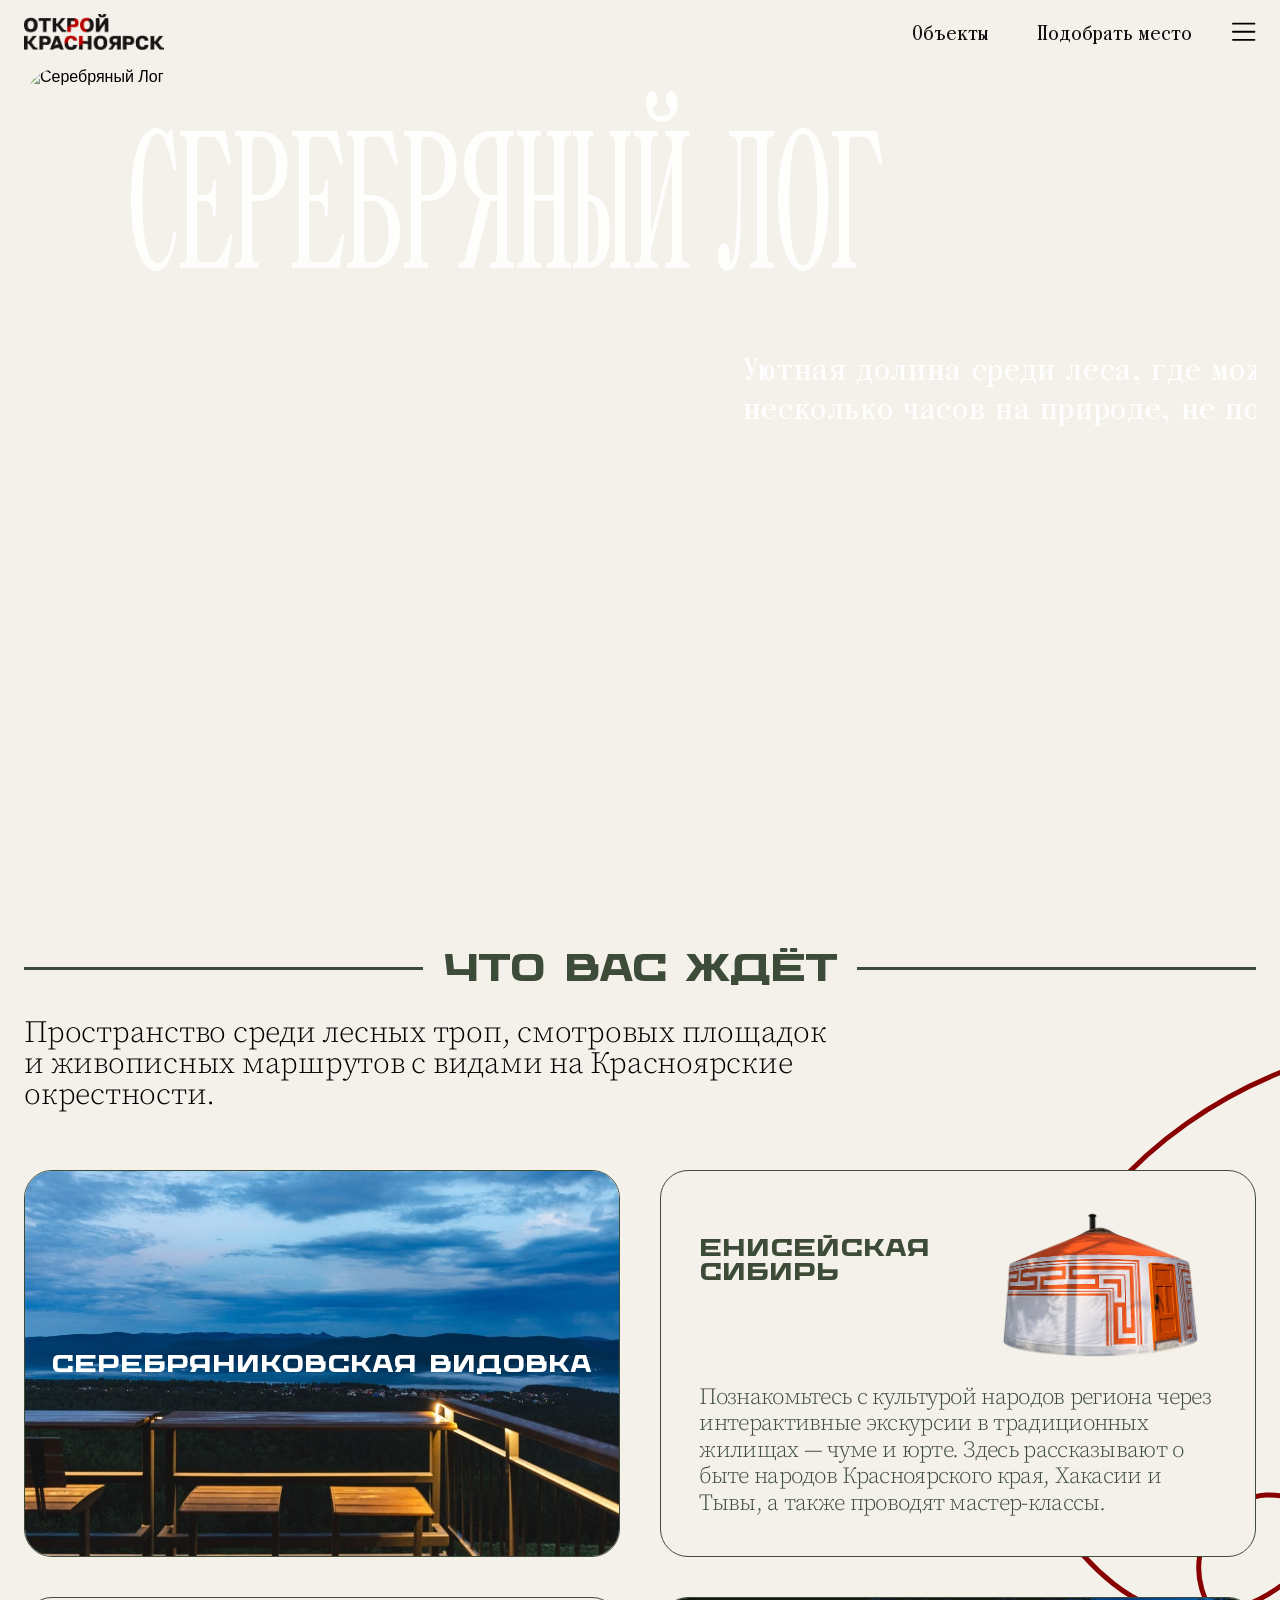
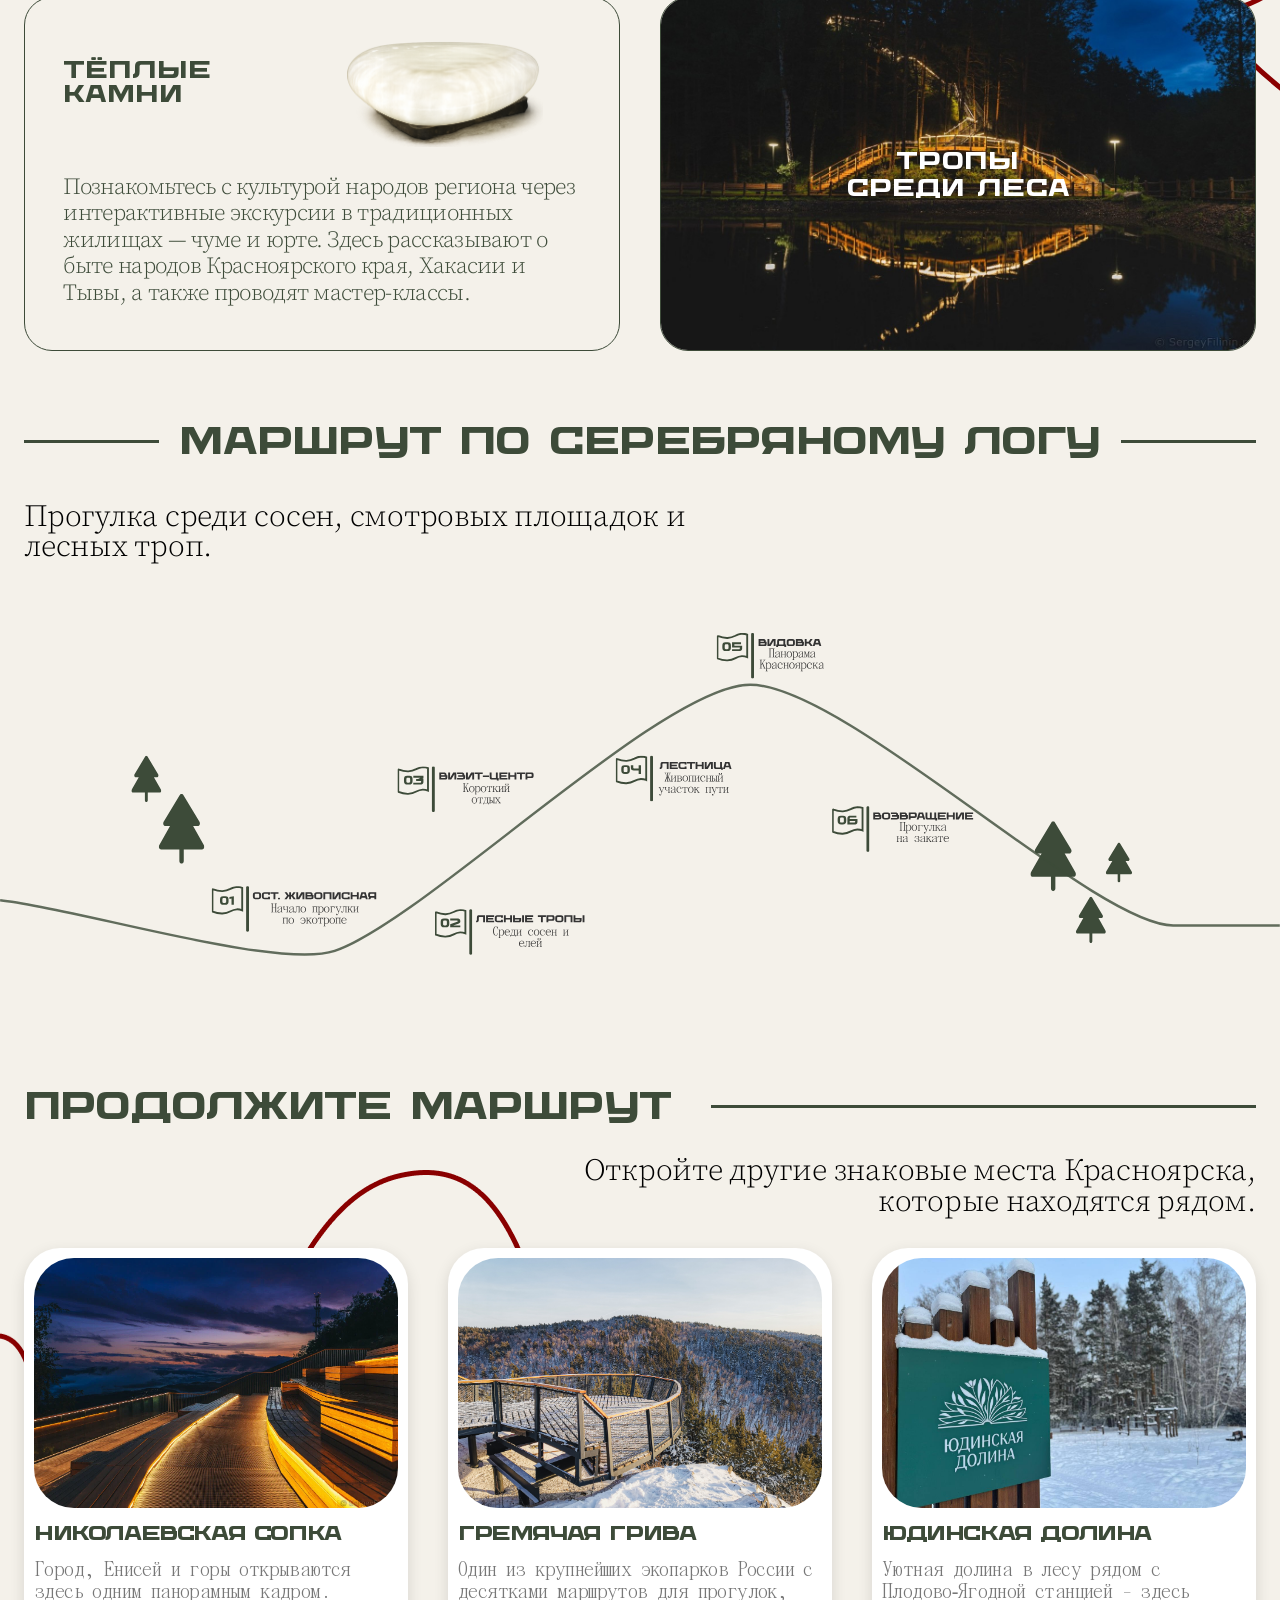
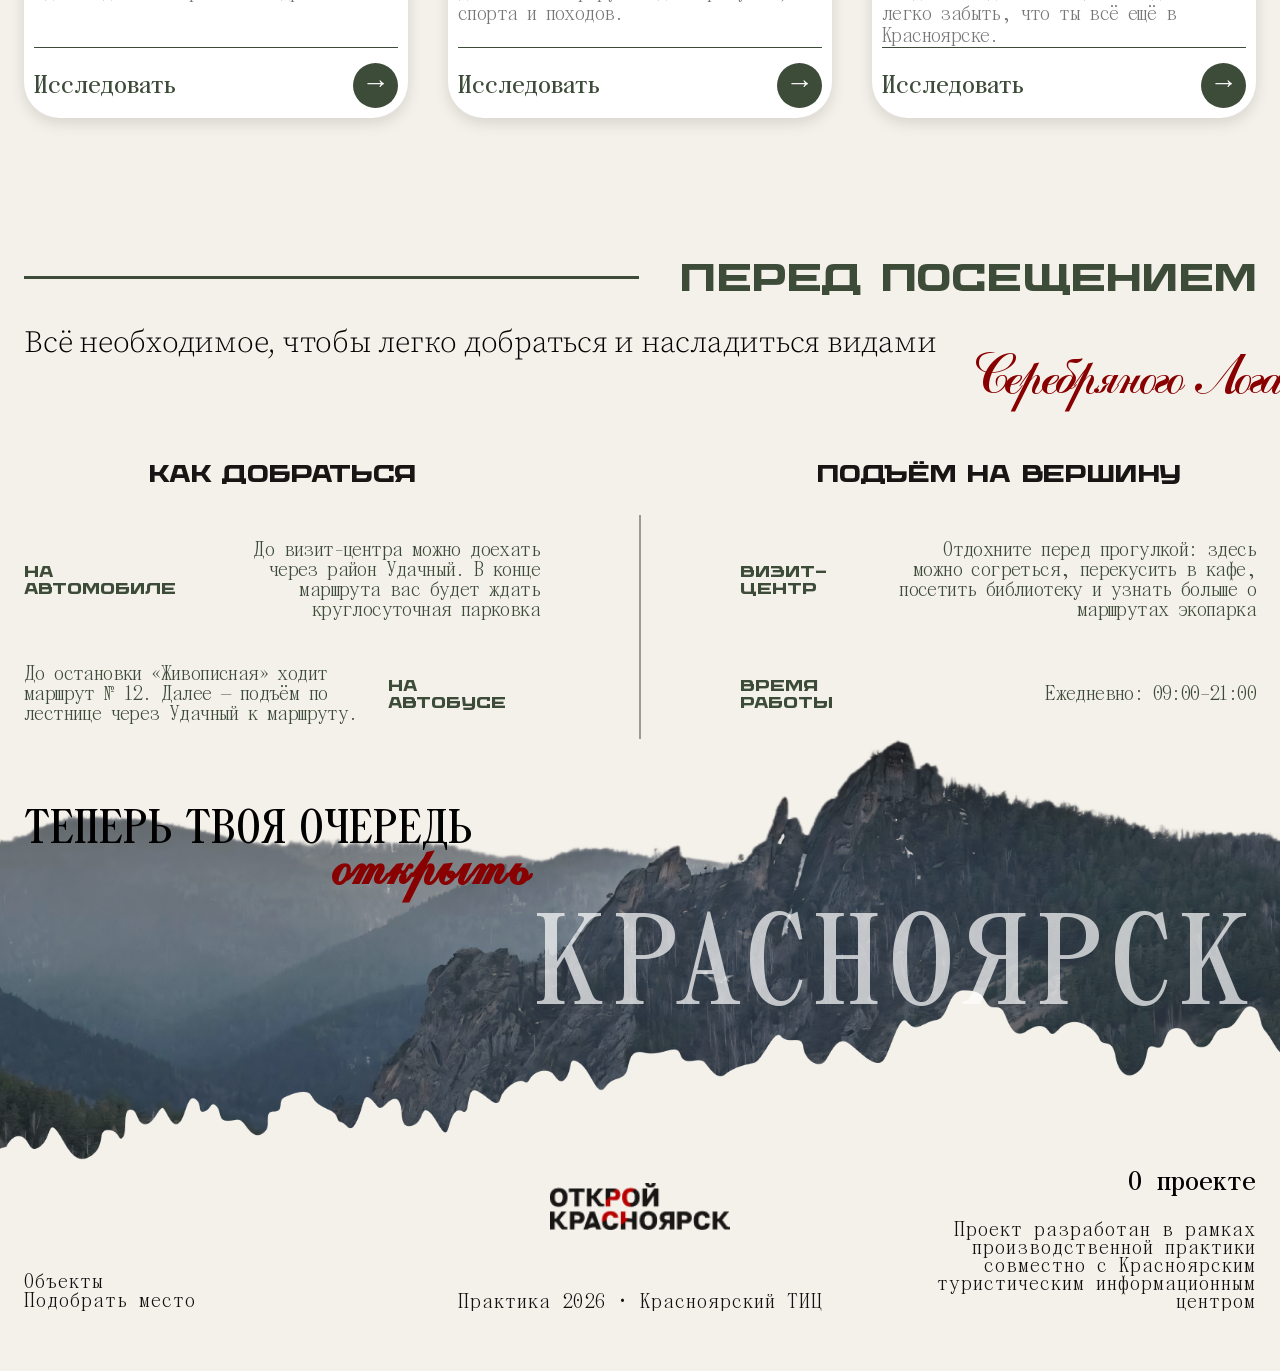
==== commit 7f5db33e: "адаптив плачет" ====
--- a/log.html
+++ b/log.html
@@ -2,7 +2,7 @@
 <html lang="ru">
 <head>
     <meta charset="UTF-8">
-    <meta name="viewport" content="width=device-width, initial-scale=1.0">
+    <meta name="viewport" content="width=device-width, initial-scale=1.0, maximum-scale=1.0, viewport-fit=cover">
     <title>Серебряный Лог</title>
     <link rel="stylesheet" href="css/style.css">
     <link rel="stylesheet" href="css/log.css">
--- a/css/style.css
+++ b/css/style.css
@@ -1,68 +1,71 @@
-/* Panama Regular */
 @font-face {
-    font-family:'Panama Regular';
-    src:url('/fonts/Panama-Regular.ttf') format('truetype');
+    font-family:'Panama';
+    src:url('../fonts/Panama-Regular.ttf');
+    font-weight:400;
+}
+
+@font-face {
+    font-family:'Panama';
+    src:url('../fonts/Panama-Bold.ttf');
+    font-weight:700;
+}
+/* Panama Monospace Regular */
+@font-face {
+    font-family:'Panama Monospace';
+    src:url('../fonts/PanamaMonospace-Regular.ttf') format('truetype');
     font-weight:400;
     font-style:normal;
     font-display:swap;
 }
-/* Panama Bold */
+/* Panama Monospace Bold */
 @font-face {
-    font-family:'Panama Bold';
-    src:url('/fonts/Panama-Bold.ttf') format('truetype');
+    font-family:'Panama Monospace Bold';
+    src:url('../fonts/PanamaMonospace-Bold.ttf') format('truetype');
     font-weight:700;
     font-style:normal;
     font-display:swap;
 }
-/* Panama Monospace Regular */
-@font-face {
-    font-family:'Panama Monospace';
-    src:url('/fonts/Panama-Monospace-Regular.ttf') format('truetype');
-    font-weight:400;
-    font-style:normal;
-    font-display:swap;
-}
-/* Panama Monospace Bold */
-@font-face {
-    font-family:'Panama Monospace Bold';
-    src:url('/fonts/Panama-Monospace-Bold.ttf') format('truetype');
-    font-weight:700;
-    font-style:normal;
-    font-display:swap;
-}
 @font-face {
     font-family:'coventryC';
-    src:url('/fonts/coventryc.ttf') format('truetype');
+    src:url('../fonts/coventryc.ttf') format('truetype');
     font-style:normal;
     font-weight:400;
     font-display:swap; 
 }
 
 @font-face {
-    font-family:'Wadik Bold';
-    src:url('/fonts/Wadik.ttf') format('truetype');
+    font-family:'Wadik';
+    src:url('../fonts/Wadik.ttf') format('truetype');
     font-style:normal;
     font-weight:400;
     font-display:swap; 
 }
 
 @font-face {
+    font-family:'Wadik Bold';
+    src:url('../fonts/Wadik.ttf') format('truetype');
+    font-style:normal;
+    font-weight:700;
+    font-display:swap; 
+}
+
+@font-face {
     font-family: 'Source Serif Pro';
-    src: url('/fonts/Sourceserifpro-Light.ttf') format('truetype');
+    src: url('../fonts/SourceSerifPro-Light.ttf') format('truetype');
     font-weight: 300;
     font-style: normal;
     font-display: swap;
 }
 @font-face {
     font-family: 'Source Serif Pro';
-    src: url('/fonts/Sourceserifpro-Regular.ttf') format('truetype');
+    src: url('../fonts/SourceSerifPro-Regular.ttf') format('truetype');
     font-weight: 400;
     font-style: normal;
 }
 
 @font-face {
     font-family: 'Source Serif Pro';
-    src: url('/fonts/source-serif-pro-bold.ttf') format('truetype');
+    src: url('../fonts/SourceSerifPro-Bold.ttf') format('truetype');
     font-weight: 700;
     font-style: normal;
 }
@@ -72,16 +75,41 @@
     box-sizing:border-box;
 }
 
+html{
+    width:100%;
+    overflow-x:hidden;
+}
+
 body{
+    width:100%;
+    min-width:320px;
     background:#F4F1EA;
     font-family:Arial,sans-serif;
+    overflow-x:hidden;
+}
+
+main,
+header,
+footer,
+section{
+    width:100%;
+    max-width:100%;
 }
 
 .container{
-    width:calc(100% - 120px);
-    max-width:none;
+    width:100%;
+    max-width:1800px;
+    padding-inline:24px;
     margin:0 auto;
 }
+/* контейнер*/
+.container-main{
+    width:100%;
+    max-width:1440px;
+    padding-inline:24px;
+    margin:0 auto;
+}
+
 
 .header{
     height:68px;
@@ -99,18 +127,21 @@
     position:relative;
     overflow:hidden;
     width:100%;
-    min-height:calc(100vh - 90px);
+    height:calc(100vh - 90px);
+    min-height:600px;
     border-radius:36px;
+    isolation:isolate
 }
 .hero-photo{
     position:absolute;
-    inset: 0; 
+    inset:0;
     width:100%;
     height:100%;
     object-fit:cover;
     object-position:center;
-    filter: saturate(0.7); 
-    z-index: -1;
+    filter:saturate(0.7);
+    z-index:0;
+
 }
 
 .logo{
@@ -133,7 +164,8 @@
 .nav a{
     text-decoration:none;
     color:#111;
-    font-family:'Panama Bold';
+    font-family:'Panama';
+font-weight: 700;
     font-size:20px;
 }
 .burger{
@@ -160,11 +192,9 @@
     padding:25px;
     background:#F0ECE4;
     border-radius:36px;
-
     opacity:0;
     visibility:hidden;
     transform:translateY(-10px);
-
     transition:.3s;
     z-index:3;
 }
@@ -184,21 +214,19 @@
 .menu a{
     text-decoration:none;
     color:#3D4B39;
-    font-family:'Panama Bold';
+    font-family:'Panama';
+font-weight: 700;
     font-size:22px;
 }
+
 .hero-grid{
-        display:grid;
-        grid-template-columns:repeat(12,1fr);
-        min-height:calc(100vh - 110px);
-    }
-
-/* контейнер*/
-.container-main{
-    width:1440px;
-    max-width:none;
-    margin:0 auto;
-}
+    position:relative;
+    z-index:1;
+    display:grid;
+    grid-template-columns:repeat(12,1fr);
+    height:100%;
+    }
+
 
 /* заголовки */
 .section-head{
@@ -206,8 +234,9 @@
     display:flex;
     align-items:center;
     justify-content:center;
-    gap:40px;
+    gap:20px;
     position:relative;
+    flex-wrap:wrap;
 }
 
 .section-head::before,
@@ -215,15 +244,18 @@
     content: "";
     height: 3px;
     background: #3D4B39;
-    flex: 1;
+    flex: 1 1 40px;
+    min-width: 20px;
 }
 
 .section-head h2 {
-    font-family: Wadik, sans-serif;
-    font-size: 40px;
+    font-family: 'Wadik', sans-serif;
+    font-size: clamp(24px, 3vw, 40px);
     color: #3D4B39;
     letter-spacing: -0.02em;
-    white-space: nowrap;
+    white-space: normal;
+    text-align: center;
+    line-height: 1.05;
 }
 /* Карточки */
 
@@ -260,31 +292,30 @@
 }
 
 .card img{
-    margin-top: 5px;
-    width:100%;
-    height: 60%;
+    width:100%;
+    height:250px;
     object-fit:cover;
     border-radius:40px;
 }
 
 .card h3{
-    font-family:Wadik;
+    font-family:'Wadik';
     color:#3D4B39;
-    font-size:24px;
+    font-size:20px;
     margin-top:15px;
     letter-spacing: -0.07em;
+    line-height:1.05;
 }
 
 .card p{
     font-family:'Panama Monospace';
     margin-top:15px;
-    font-size:20px;
+    font-size:clamp(16px, 1.8vw, 20px);
     color:#777;
     line-height:1.1;
     letter-spacing: -0.03em;
     text-align: start;
-    height: 80px;
-
+    min-height: 80px;
 }
 
 .card-footer{
@@ -320,8 +351,9 @@
 }   
 
 .card-footer span {
-    font-family: 'Panama Bold';
-    font-size: 26px;
+    font-family:'Panama';
+    font-weight: 700;
+    font-size: clamp(18px, 2vw, 26px);
     color: #3D4B39;
     cursor: pointer;
     transition: 0.3s;
@@ -331,7 +363,7 @@
 footer {
     position: relative;
     overflow: hidden;
-    padding: 70px 0 0px;
+    padding: 70px 0 0;
     margin-bottom: 60px;
 }
 .footer-image {
@@ -344,7 +376,7 @@
 .footer-content {
     display: flex;
     flex-direction: column;
-    gap: 200px;
+    gap: 140px;
 }
 .footer-desc {
     display: flex;
@@ -355,10 +387,11 @@
     display: grid;
     grid-template-columns: 1fr 1fr 1fr;
     align-items: end;
-    gap: 60px;
+    gap: 40px;
 }
 .footer-desc p {
-    font-family: 'Panama Bold', monospace;
+    font-family:'Panama';
+    font-weight: 700;
     font-size: 64px;
     line-height: 1.1;
     color: #000;
@@ -375,13 +408,16 @@
     line-height: 0.9;
 }
 .footer-desc span {
-    font-family:'Panama-Bold';
+    font-family:'Panama';
+    font-weight: 700;   
     font-size:150px;
-    letter-spacing:0.01em;
+    letter-spacing:0.05em;
     color:#fff;
     opacity:0.7;
     align-self: flex-end;
     line-height: 0.9;
+    max-width:100%;
+    overflow:hidden;
 }
 /* нижняячасть*/
 .footer-info ul {
@@ -847,14 +883,307 @@
 /* ==========================
    АДАПТИВ
 ========================== */
+@media(max-width:1450px){
+    .footer-desc span {
+        font-size: 130px;
+    }
+    .footer-desc p {
+        font-size: 48px;
+    }
+    .footer-desc h2 {
+        font-size: 64px;
+    }
+}
+
 @media(max-width:1200px){
-
+    
+    .header{
+        height:auto;
+        padding:16px 0;
+    }
+
+    .header .container{
+        flex-wrap:wrap;
+        gap:16px;
+    }
+
+    .nav{
+        margin-left:0;
+    }
+
+    .nav ul{
+        gap:24px;
+    }
+
+    .hero-bg{
+        height:auto;
+        min-height:600px;
+        border-radius:24px;
+    }
+
+    .hero-grid{
+        grid-template-columns:1fr;
+        padding:40px 24px 110px;
+        gap:24px;
+    }
+
+    .hero-info,
+    .hero-title{
+        grid-column:auto;
+        align-self:start;
+    }
+
+    .hero-info h2{
+        justify-content:flex-start;
+        font-size:clamp(64px, 9vw, 96px);
+    }
+
+    .hero-title h1{
+        font-size:clamp(72px, 12vw, 120px);
+    }
+
+    .hero-subtitle{
+        justify-content:flex-start;
+        transform:none;
+        margin-left:0;
+    }
+
+    .hero-text{
+        font-size:clamp(22px, 3.5vw, 32px);
+    }
+
+    .hero-btn{
+        width:min(320px, calc(100% - 40px));
+        bottom:32px;
+    }
+
+    .section-desc{
+        grid-column:1 / -1;
+        font-size:clamp(22px, 3vw, 32px);
+    }
+
+    .cards{
+        grid-template-columns:repeat(2, minmax(0, 1fr));
+    }
+    .footer-desc span {
+        margin-top: -40px;
+    }
+    .footer-desc h2 {
+        transform: translateX(0%);
+    }
+}
+
+@media(max-width:900px){
+    .hero-bg{
+        min-height:560px;
+    }
+
+    .hero-title h1{
+        font-size:clamp(60px, 10vw, 96px);
+    }
+
+    .hero-subtitle{
+        font-size:clamp(44px, 7vw, 78px);
+    }
+
+    .hero-info h2{
+        font-size:clamp(54px, 8vw, 78px);
+    }
+
+    .cards{
+        grid-template-columns:1fr 1fr;
+        gap:24px;
+    }
+    .card img{
+    width:100%;
+    height:200px;
+    
+}
+
+    .section-desc{
+        font-size:clamp(20px, 2.7vw, 26px);
+    }
+    .footer-desc span {
+        font-size: 80px;
+    }
 }
 
 @media(max-width:768px){
-
+    .container,
+    .container-main{
+        padding-inline:16px;
+    }
+
+    .hero-bg{
+        min-height:640px;
+        border-radius:20px;
+    }
+
+    .hero-grid{
+        padding:24px 20px 120px;
+        gap:18px;
+    }
+
+    .hero-title h1{
+        font-size:clamp(56px, 14vw, 96px);
+    }
+
+    .hero-info h2{
+        font-size:clamp(48px, 10vw, 80px);
+    }
+
+    .hero-btn{
+        width:calc(100% - 40px);
+        height:56px;
+        font-size:20px;
+        bottom:24px;
+    }
+
+    .card h3{
+    font-size:clamp(20px, 2.2vw, 24px);
+  
+}
+
+    .section-head h2{
+        font-size:clamp(22px, 4vw, 28px);
+    }
+
+    .section-head::before,
+    .section-head::after {
+        display:none;
+    }
+
+    .footer-content {
+        gap:56px;
+    }
+
+    .footer-info{
+        grid-template-columns:1fr;
+        gap:24px;
+        align-items:start;
+    }
+
+    .footer-info-center {
+        align-items:flex-start;
+        text-align:left;
+    }
+
+    .footer-info-right p,
+    .footer-info-center p,
+    .footer-info h2 {
+        text-align:left;
+    }
+
+    .footer-desc p{
+        font-size:40px;
+    }
+
+    .footer-desc h2{
+        font-size:56px;
+        transform:none;
+    }
+
+    .footer-desc span{
+        font-size:70px;
+    }
+}
+
+@media(max-width:600px){
+    .hero-bg{
+        min-height:560px;
+    }
+
+    .hero-grid{
+        padding:20px 16px 110px;
+    }
+
+    .hero-title h1{
+        font-size:clamp(46px, 13vw, 74px);
+    }
+
+    .hero-subtitle{
+        font-size:clamp(34px, 9vw, 56px);
+    }
+
+    .hero-info h2{
+        font-size:clamp(38px, 9vw, 60px);
+    }
+
+    .hero-btn{
+        font-size:18px;
+        height:52px;
+    }
+
+    .section-desc{
+        font-size:20px;
+    }
+
+    .card{
+        padding:10px 10px 16px;
+    }
+
+    .card p{
+        min-height:60px;
+    }
+
+    .card-footer{
+        gap:12px;
+    }
+
+    .card-footer a{
+        width:40px;
+        height:40px;
+    }
+
+    .footer-desc p{
+        font-size:30px;
+    }
+
+    .footer-desc h2{
+        font-size:44px;
+    }
+
+    .footer-desc span{
+        font-size:52px;
+    }
 }
 
 @media(max-width:480px){
-
+    .container,
+    .container-main{
+        padding-inline:14px;
+    }
+
+    .hero-bg{
+        min-height:540px;
+    }
+
+    .hero-grid{
+        padding:20px 16px 110px;
+    }
+
+    .hero-btn{
+        font-size:18px;
+        height:52px;
+    }
+
+    .section-head h2{
+        font-size:22px;
+    }
+
+    .footer-content {
+        gap:40px;
+    }
+
+    .footer-desc p{
+        font-size:32px;
+    }
+
+    .footer-desc h2{
+        font-size:44px;
+    }
+
+    .footer-desc span{
+        font-size:52px;
+    }
 }
--- a/css/log.css
+++ b/css/log.css
@@ -1,9 +1,10 @@
 .log-title h1{
     align-self: start;
-    font-family:'Panama Bold';
-    font-size:150px;
+    font-family:'Panama';
+    font-weight: 700;
+    font-size:clamp(72px, 9vw, 150px);
     letter-spacing:-0.03em;
-    color: #fff;;
+    color: #fff;
     transform: scaleY(1.7);
     opacity: 0.9;
     display:grid;
@@ -24,10 +25,11 @@
 
 .log-text p{
     align-self: start;
-    font-family:'Panama Bold';
-    font-size:32px;
+    font-family:'Panama';
+    font-weight: 700;
+    font-size:clamp(22px, 2.6vw, 32px);
     letter-spacing:0.02em;
-    color: #fff;;
+    color: #fff;
     display:grid;
     width:max-content;
     line-height: 1.2em;
@@ -37,7 +39,6 @@
     grid-column:8/12;
     align-self:end;
     margin-bottom:450px;
-    
 }
 .features-card-images h3{
     position:absolute;
@@ -46,10 +47,11 @@
     justify-content:center;
     align-items:center;
     font-family:'Wadik Bold';
-    font-size:24px;
+    font-size:clamp(18px, 2vw, 24px);
     color:#fff;
     text-align:center;
     text-transform:uppercase;
+    padding:20px;
 }
 
 .route-log{
@@ -64,7 +66,7 @@
     text-align: left;
     font-family: 'Source Serif Pro', serif;
     font-weight: 300;
-    font-size:32px;
+    font-size:clamp(20px, 2.4vw, 32px);
     line-height:1.0;
     letter-spacing: -0.008em;
 }
@@ -80,13 +82,39 @@
    АДАПТИВ
 ========================== */
 @media(max-width:1200px){
+    .log-text{
+        margin-bottom:220px;
+    }
+}
 
+@media(max-width:900px){
+    .log-title,
+    .log-subtitle,
+    .log-text{
+        grid-column:1 / -1;
+    }
+
+    .log-subtitle{
+        margin-top:40px;
+    }
+
+    .log-text{
+        margin-bottom:80px;
+    }
 }
 
 @media(max-width:768px){
-
+    .route-log-desc{
+        max-width:100%;
+    }
 }
 
 @media(max-width:480px){
+    .log-title h1{
+        font-size:56px;
+    }
 
+    .log-text p{
+        font-size:20px;
+    }
 }
--- a/css/object.css
+++ b/css/object.css
@@ -11,7 +11,7 @@
     grid-column:1/9;
     font-family: 'Source Serif Pro', serif;
     font-weight: 300;
-    font-size:32px;
+    font-size:clamp(20px, 2.4vw, 32px);
     line-height:1.0;
     letter-spacing: -0.008em;
 }
@@ -58,15 +58,16 @@
     justify-content:center;
     align-items:center;
     font-family:'Wadik Bold';
-    font-size:24px;
+    font-size:clamp(18px, 2vw, 24px);
     color:#fff;
     text-align:center;
     text-transform:uppercase;
+    padding:20px;
 }
 
 .features-card-text h3{
     font-family:'Wadik Bold';
-    font-size:24px;
+    font-size:clamp(20px, 2.2vw, 24px);
     line-height:1;
     color:#3D4B39;
     text-transform:uppercase;
@@ -74,7 +75,7 @@
 }
 .features-card-text{
     background:#F4F1EA;
-    padding:50px;
+    padding:clamp(24px, 3vw, 50px);
     display:grid;
     grid-template-rows:auto auto;
     column-gap:20px;
@@ -89,7 +90,7 @@
     margin-top:25px;
     font-family:'Source Serif Pro';
     font-weight:300;
-    font-size:24px;
+    font-size:clamp(18px, 1.8vw, 24px);
     line-height:1.15;
     letter-spacing: -0.03em;
     color:#3D4B39;
@@ -124,7 +125,7 @@
     text-align: right;
     font-family: 'Source Serif Pro', serif;
     font-weight: 300;
-    font-size:32px;
+    font-size:clamp(20px, 2.4vw, 32px);
     line-height:1.0;
     letter-spacing: -0.008em;
 }
@@ -138,10 +139,11 @@
 .section-head-left h2{
     margin:0;
     font-family:Wadik,sans-serif;
-    font-size:40px;
+    font-size:clamp(24px, 3vw, 40px);
     color:#3D4B39;
     letter-spacing:-0.02em;
-    white-space:nowrap;
+    white-space:normal;
+    line-height:1.05;
 }
 
 .section-head-left::after{
@@ -149,6 +151,7 @@
     flex:1;
     height:3px;
     background:#3D4B39;
+    min-width:20px;
 }
 .section-head-right{
     grid-column:1 / 13;
@@ -162,15 +165,17 @@
     flex:1;
     height:3px;
     background:#3D4B39;
+    min-width:20px;
 }
 
 .section-head-right h2{
     margin:0;
     font-family:Wadik,sans-serif;
-    font-size:40px;
+    font-size:clamp(24px, 3vw, 40px);
     color:#3D4B39;
     letter-spacing:-0.02em;
-    white-space:nowrap;
+    white-space:normal;
+    line-height:1.05;
 }
 .cards-route{
     grid-template-columns:repeat(3,1fr);
@@ -197,14 +202,14 @@
     text-align: left;
     font-family: 'Source Serif Pro', serif;
     font-weight: 300;
-    font-size:32px;
+    font-size:clamp(20px, 2.4vw, 32px);
     line-height:1.0;
     letter-spacing: -0.008em;
 }
 .visit-desc span{
     grid-column: 7/12;
     font-family: 'coventryC';
-    font-size: 86px;
+    font-size: clamp(44px, 5vw, 86px);
     letter-spacing: -0.04em;
     color: #890000;
     transform: translateX(25%);
@@ -232,7 +237,7 @@
 
 .visit-info h3{
     font-family:'Wadik';
-    font-size:24px;
+    font-size:clamp(20px, 2.2vw, 24px);
     text-align:center;
     color:#171615;
     letter-spacing:-0.05em;
@@ -266,7 +271,7 @@
 
 .visit-info h4{
     font-family:'Wadik';
-    font-size:16px;
+    font-size:clamp(14px, 1.6vw, 16px);
     color:#3D4B39;
     margin:0;
     align-items:center;
@@ -274,11 +279,11 @@
 
 .visit-info p{
     font-family:'Panama Monospace';
-    font-size:20px;
+    font-size:clamp(16px, 1.8vw, 20px);
     color:#3D4B39;
     letter-spacing:-0.03em;
     line-height:1em;
-    width:370px;
+    width:min(370px, 100%);
     margin:0;
 }
 
@@ -302,13 +307,13 @@
 .price p{
     margin: 0;
     font-family: 'Wadik';
-    font-size: 20px;
+    font-size: clamp(16px, 1.8vw, 20px);
     color: #171615;
 }
 .price span{
     margin: 0;
     font-family: 'coventryC';
-    font-size: 64px;
+    font-size: clamp(36px, 4.8vw, 64px);
     color: #890000;
 }
 
@@ -316,13 +321,127 @@
    АДАПТИВ
 ========================== */
 @media(max-width:1200px){
-
+    .features-card{
+        gap:24px;
+    }
+
+    .visit-info{
+        gap:40px;
+    }
+
+    .transport{
+        padding-right:24px;
+    }
+
+    .place-info{
+        padding-left:24px;
+    }
+}
+
+@media(max-width:900px){
+    .features-card{
+        grid-template-columns:1fr;
+    }
+
+    .section-head-left,
+    .section-head-right{
+        flex-wrap:wrap;
+    }
+
+    .section-head-left::after,
+    .section-head-right::before{
+        display:none;
+    }
+
+    .route-desc{
+        grid-column:1 / -1;
+        text-align:left;
+    }
+
+    .visit-grid{
+        margin-bottom:24px;
+    }
+
+    .visit-info{
+        grid-template-columns:1fr;
+        gap:24px;
+    }
+
+    .visit-info::before{
+        display:none;
+    }
+
+    .transport,
+    .place-info{
+        padding:0;
+    }
+
+    .car,
+    .bus,
+    .ropeway,
+    .place-time{
+        min-height:auto;
+        gap:12px;
+        flex-direction:column;
+        align-items:flex-start;
+    }
+
+    .car p,
+    .ropeway p,
+    .place-time p,
+    .bus p{
+        text-align:left;
+        width:100%;
+    }
+
+    .price{
+        justify-content:flex-start;
+        flex-wrap:wrap;
+    }
 }
 
 @media(max-width:768px){
-
+    .features,
+    .route-continue,
+    .before-visit{
+        padding-top:48px;
+    }
+
+    .features-text,
+    .route-desc,
+    .visit-desc p{
+        grid-column:1 / -1;
+    }
+
+    .visit-desc span{
+        grid-column:1 / -1;
+        transform:none;
+        text-align:left;
+    }
 }
 
 @media(max-width:480px){
-
-}+    .features-card-text{
+        padding:20px;
+    }
+
+    .features-card-text img{
+        width:140px;
+    }
+
+    .visit-info h3{
+        text-align:left;
+    }
+
+    .cards-route{
+        grid-template-columns:1fr;
+    }
+
+    .visit-info h4{
+        font-size:14px;
+    }
+
+    .visit-info p{
+        font-size:15px;
+    }
+}
--- a/css/main.css
+++ b/css/main.css
@@ -1,40 +1,42 @@
 
 .hero-info{
-    grid-column:2/6;
+    grid-column: 2/6;
     align-self:center;
-    padding-top: 60%;
+    padding-top:0;
 }
 
 .hero-title{
     grid-column:6/13;
     align-self:start;
-    padding-top:50px;
-    
+    padding-top:40px;
+    min-width:0;
 }
 
 .hero-title h1{
-    padding-left: 10px;
-    align-self: start;
-    font-family:'Panama-Bold';
-    font-size:150px;
-    letter-spacing:0.06em;
-    color: #fff;;
-    transform: scaleY(1.7);
-    opacity: 0.7;
+    font-family:'Panama';
+    font-weight:700;
+    font-size:clamp(84px, 10vw, 220px);
+    letter-spacing:0.03em;
+    color:#fff;
+    transform:scaleY(1.4);
+    opacity:.7;
     display:block;
-    width:max-content;
+    line-height:1.1em;
 }
 
 .hero-subtitle{
     font-family:'coventryC';
-    font-size:150px;
+    font-size:clamp(36px, 6.8vw, 150px);
     letter-spacing:0;
     display:flex;
     justify-content:flex-end;
     gap: 18px;
-    width:max-content;
+    width:100%;
     margin-left:auto;
-    transform:translateX(-30px);
+    transform:none;
+    min-width:0;
+    overflow:hidden;
+   padding-right: 10%;
 }
 
 .wait{
@@ -47,7 +49,7 @@
 
 .hero-text{
     font-family: 'Panama Monospace', monospace;
-    font-size:32px;
+    font-size:clamp(22px, 2.6vw, 32px);
     line-height:1.1;
     color:#F4F1EA;
 }
@@ -57,7 +59,7 @@
     font-weight:400;
     display:flex;
     justify-content:flex-end;
-    font-size:96px;
+    font-size:clamp(56px, 8vw, 96px);
     letter-spacing: 0.05em;
     color:#F4F1EA;
     line-height:1.0;
@@ -69,7 +71,7 @@
     left:50%;
     transform:translateX(-50%);
 
-    width:350px;
+    width:min(350px, calc(100% - 40px));
     height:60px;
 
     display:flex;
@@ -77,7 +79,7 @@
     justify-content:center;
 
     font-family:'Panama Regular';
-    font-size:24px;
+    font-size:clamp(18px, 2vw, 24px);
     text-decoration:none;
     color:#fff;
 
@@ -125,15 +127,15 @@
 }
 
 .arrows button{
-    width:45px;
-    height:45px;
+    width:44px;
+    height:44px;
     border-radius:50%;
     border:none;
     background:#3D4B39;
     display:flex;
     justify-content:center;
     align-items:center;
-    font-size:35px;
+    font-size:30px;
     color:#F4F1EA;
     line-height:1;
     cursor:pointer;
@@ -177,22 +179,23 @@
 }
 
 .construct-content span{
-    font-family: 'Panama Bold';
-    font-size: 32px;
+    font-family:'Panama';
+    font-weight: 700;
+    font-size: clamp(22px, 2.4vw, 32px);
     color: #000;
 }
 
 .construct-content h2{
     font-family: 'Panama Monospace';
-    font-size: 64px;
+    font-size: clamp(32px, 4.4vw, 64px);
     color: #890000;
-    letter-spacing: -0.0967em;
-    line-height: 0.91;
+    letter-spacing: -0.06em;
+    line-height: 0.95;
 }
 
 .main-btn{
     margin-top:-56px;
-    width:350px;
+    width:min(350px, 100%);
     height:90px;
 
     display:flex;
@@ -204,7 +207,7 @@
     text-decoration:none;
 
     font-family:'Panama Regular';
-    font-size:24px;
+    font-size:clamp(18px, 2vw, 24px);
     color:#fff;
 
     background:#890000;
@@ -227,18 +230,18 @@
 }
 
 .arrow-cnt{
-    width:180px;
+    width:min(180px, 35vw);
     transform-origin: center;
     transform: rotate(-10deg);
-    margin-left: 600px;
+    margin-left: min(600px, 35vw);
     margin-top: -50px;
 }
 
 .construct-content p {
     font-family: 'Panama Monospace';
-    font-size: 32px;
+    font-size: clamp(20px, 2.2vw, 32px);
     color: #000;
-    letter-spacing: -0.069em;
+    letter-spacing: -0.04em;
     line-height: 1.1;
     margin-top: 10%;
 }
@@ -272,7 +275,7 @@
     grid-column: 2/6;
     font-family: 'Source Serif Pro', serif;
     font-weight: 300;
-    font-size:32px;
+    font-size:clamp(20px, 2.3vw, 32px);
     line-height:1.0;
     letter-spacing: -0.04em;
 }
@@ -299,7 +302,6 @@
     color:#890000;
     font-family:'Source Serif Pro';
     cursor:pointer;
-
     transition:
         background .25s,
         color .25s,
@@ -361,7 +363,8 @@
 }
 .map-popup a{
     text-decoration:none;
-    font-family: 'Panama Bold';
+    font-family:'Panama';
+font-weight: 700;
     font-size: 20px;    
     color:#3D4B39;
     margin-bottom:5px;
@@ -399,14 +402,202 @@
 /* ==========================
    АДАПТИВ
 ========================== */
+@media(max-width:1470px){
+    .map-image{
+    width: 70%;
+}
+.map-label {
+    padding:10px 20px;
+}
+.log{
+    left:6%;
+    top:53%;
+}
+.sopka{
+    left:3%;
+    top:44%;
+}
+
+.dolina{
+    left:14%;
+    top:33%;
+}
+.griva{
+    left:12%;
+    top:63%;
+}
+.ostrov{
+    right:23%;
+    top:78%;
+}
+.stolby{
+    left:28%;
+    top:84%;
+}
+.hrebet{
+    left:32%;
+    top:92%;
+}
+
+}
+
 @media(max-width:1200px){
+    .hero-grid{
+        grid-template-columns:repeat(12, minmax(0, 1fr));
+    }
+
+    .hero-info{
+        grid-column:2 / 6;
+        padding-top:250px;
+    }
+
+    .hero-title{
+        grid-column:7/ 12;
+    }
+
+    .hero-title h1{
+        font-size:clamp(90px, 11vw, 150px);
+    }
+
+    .hero-subtitle{
+        font-size:clamp(46px, 7vw, 90px);
+        padding-right: 0;
+    }
+
+    .hero-info h2{
+        font-size:clamp(56px, 7.5vw, 70px);
+    }
+
+    .hero-text{
+        font-size:clamp(22px, 2.8vw, 24px);
+    }
+    .hero-btn {
+        bottom:10px;
+    }
+
+    .mountain-photo{
+        height: 450px;
+        margin-right: -30px;
+    }
+    .construct-content h2{
+    font-size: 36px;
+}
+
+    .construct-grid{
+        gap:32px;
+    }
+
+    .arrow-cnt{
+        margin-left:400px;
+        width:min(140px, 30vw);
+    }
+
+    .main-btn{
+        margin-bottom:30px;
+    }
+
+    .construct-content p{
+        margin-top:0;
+    }
+    .map-label {
+    padding:5px 10px;
+    font-size: 12px;
+
+}
+}
+
+@media(max-width:900px){
+    .section-head::before,
+    .section-head::after{
+        display:none;
+    }
+
+    .section-head{
+        gap:10px;
+    }
+
+    .arrows{
+        grid-column:1 / -1;
+        margin-bottom:12px;
+    }
+
+    .cards-slider .card{
+        flex-basis:calc((100% - 24px) / 2);
+    }
+
+    .cards-slider {
+        gap: 25px;
+    }
+
+    .map-label {
+    padding:5px 10px;
+    font-size: 12px;
+}
+    .mountain-photo{
+    display: none;
+    }
+    .construct-grid {
+        grid-template-columns: 1fr;
+    }
+        .arrow-cnt {
+        margin-left: 700px;
+    }
+
 
 }
 
 @media(max-width:768px){
-
+    .hero-title h1{
+        font-size: 88px;
+    }
+
+    .explore-objects{
+        padding-top:48px;
+    }
+
+    .construct{
+        margin-bottom:60px;
+    }
+
+    .section-map{
+        margin-top:32px;
+        grid-column:1 / -1;
+    }
+    .cards-slider .card{
+    flex:0 0 calc((100% - 80px) / 1);
+}
+    .map-label {
+    padding:5px 10px;
+    font-size: 11px;
+}
+.map-image{
+    width: 70%;
+}
 }
 
 @media(max-width:480px){
-
-}
+    .hero-btn{
+        height:52px;
+    }
+
+    .construct-content h2{
+        font-size:28px;
+    }
+
+    .construct-content span{
+        font-size:18px;
+    }
+
+    .construct-content p{
+        font-size:18px;
+    }
+
+    .main-btn{
+        height:72px;
+    }
+
+    .map-label{
+        padding:8px 14px;
+        font-size:13px;
+    }
+}
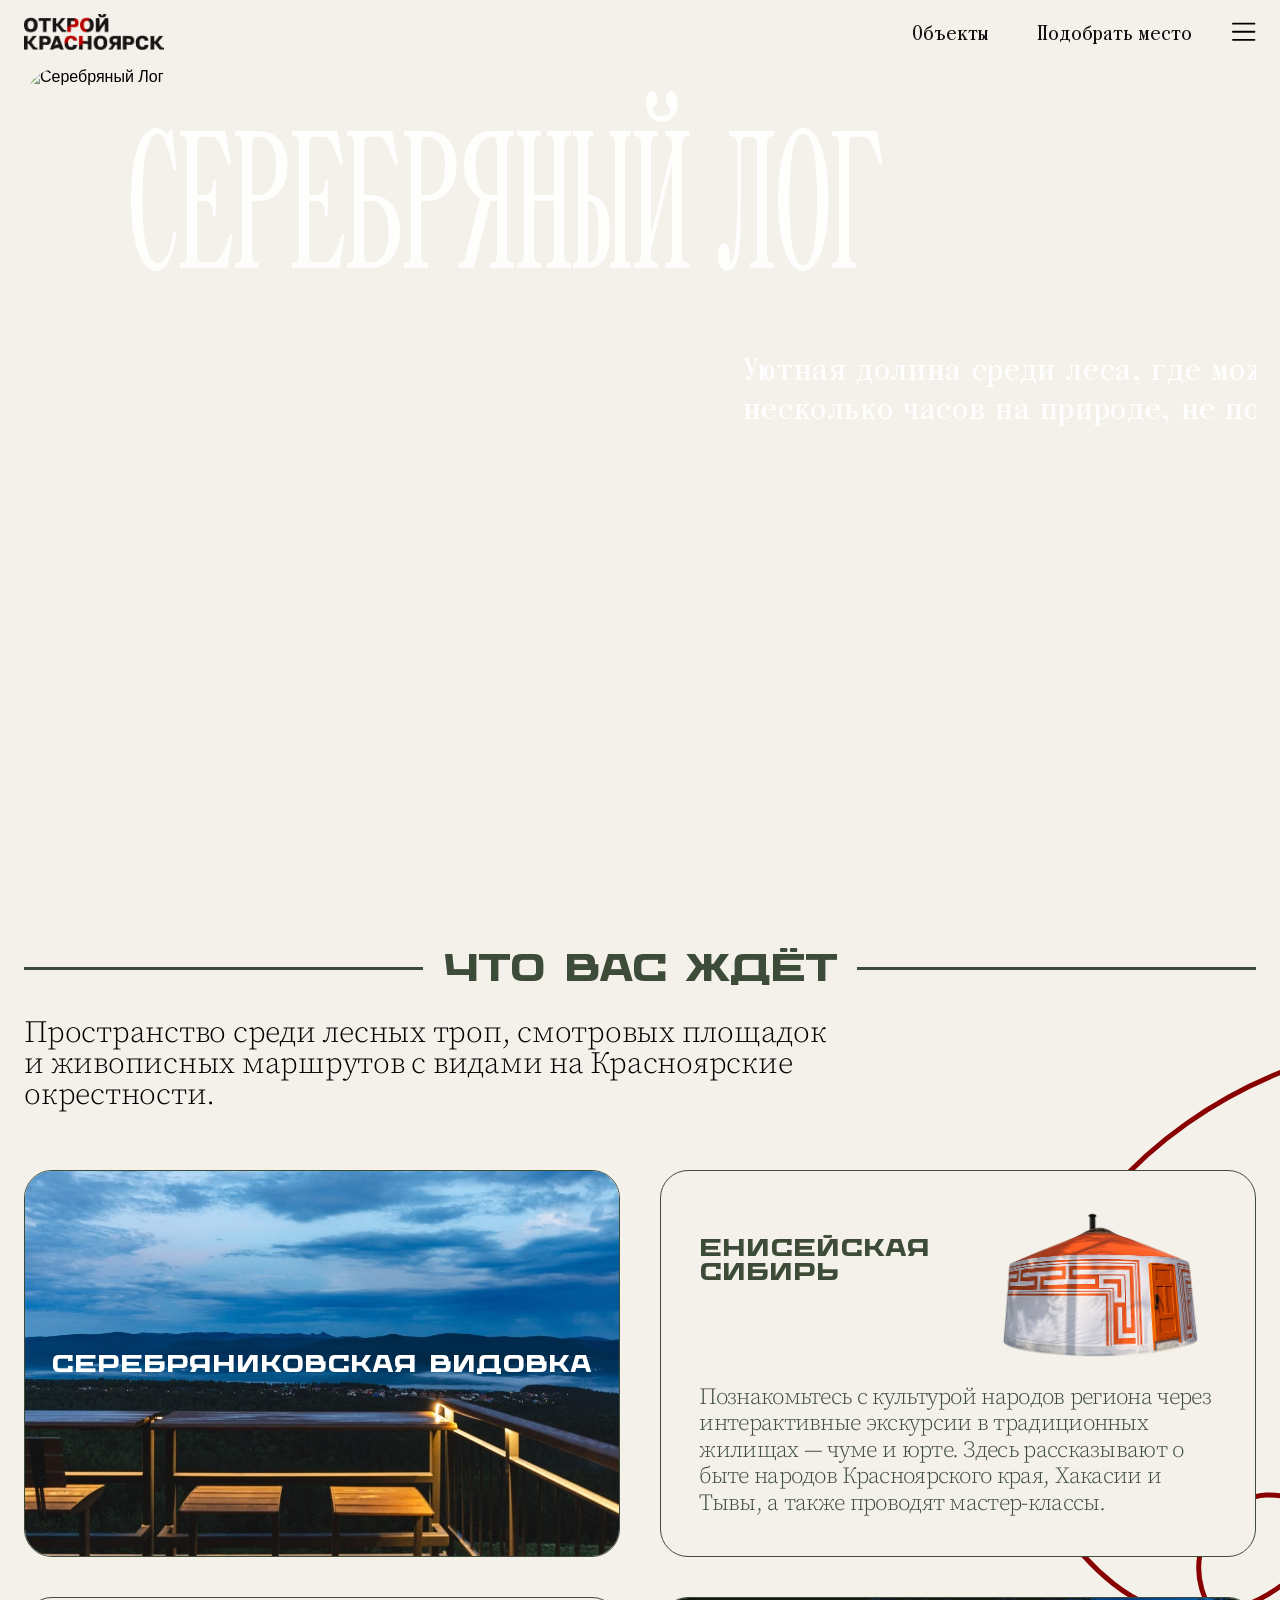
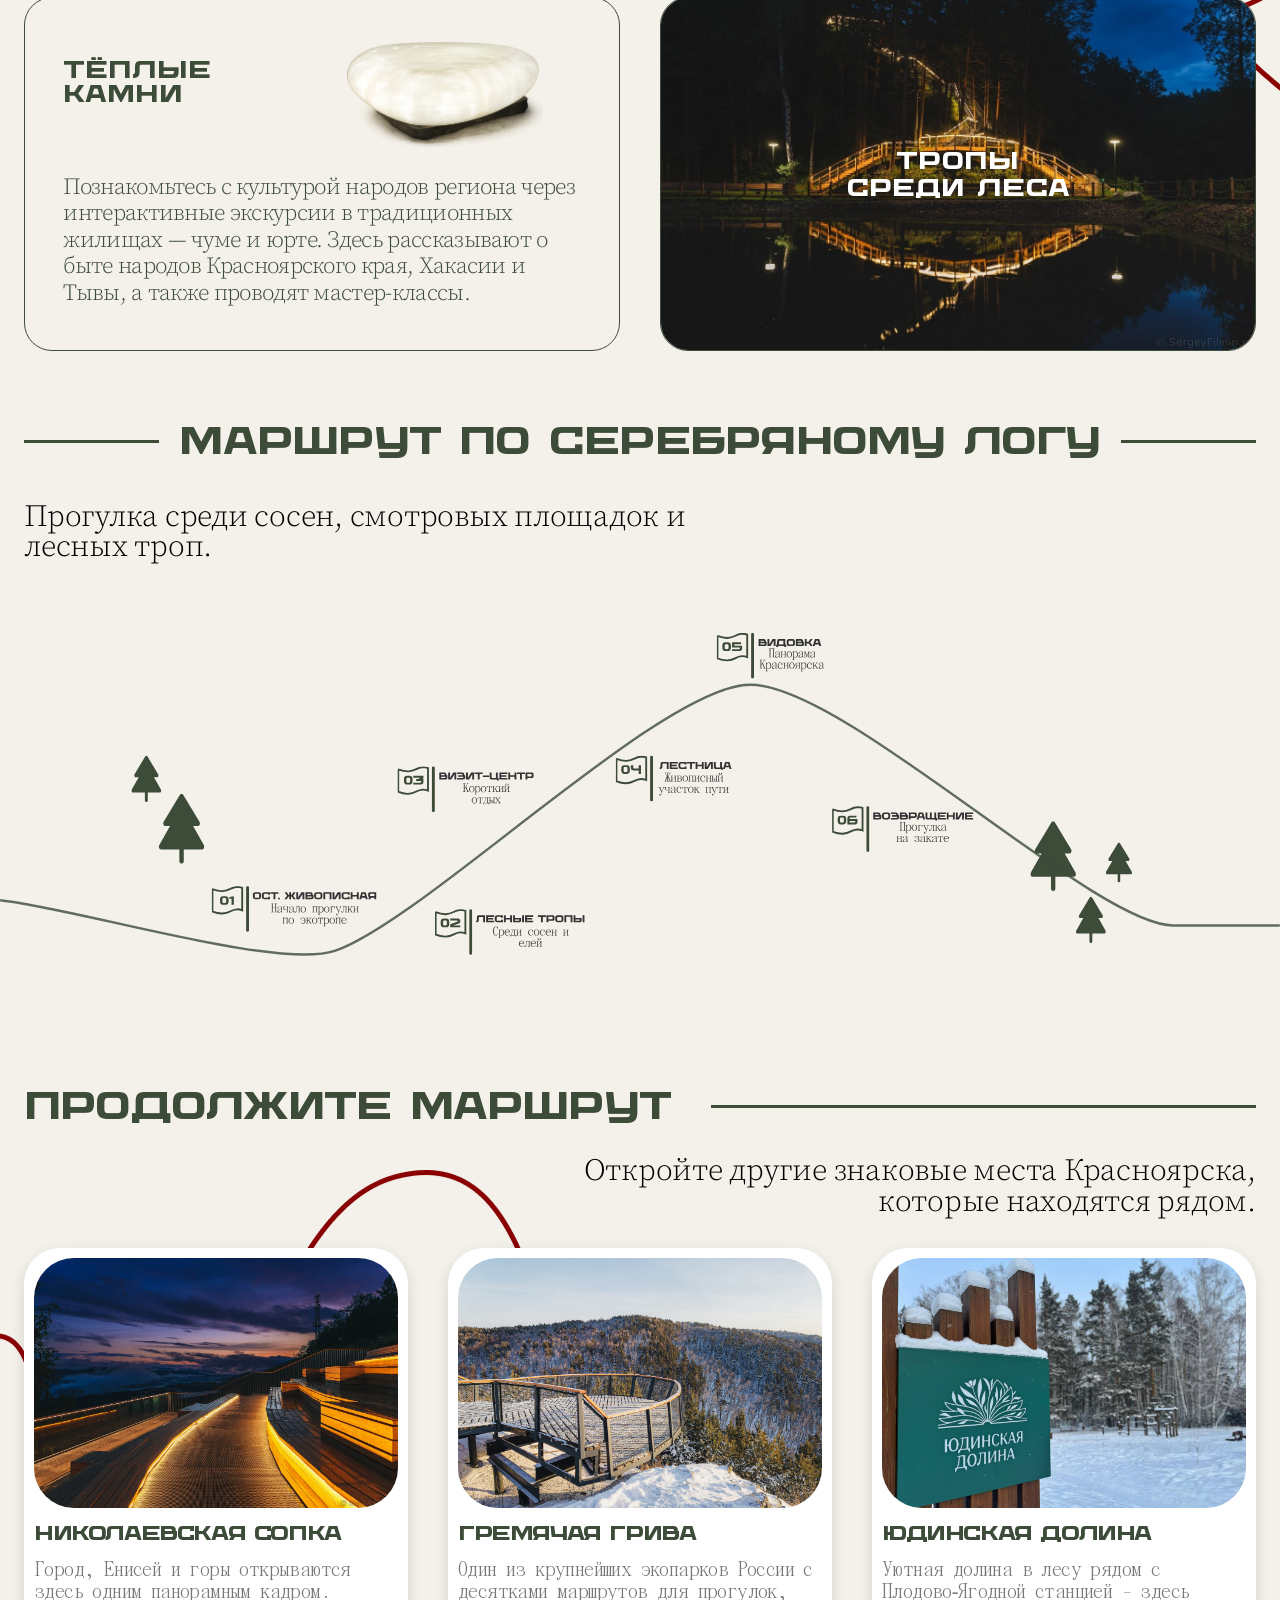
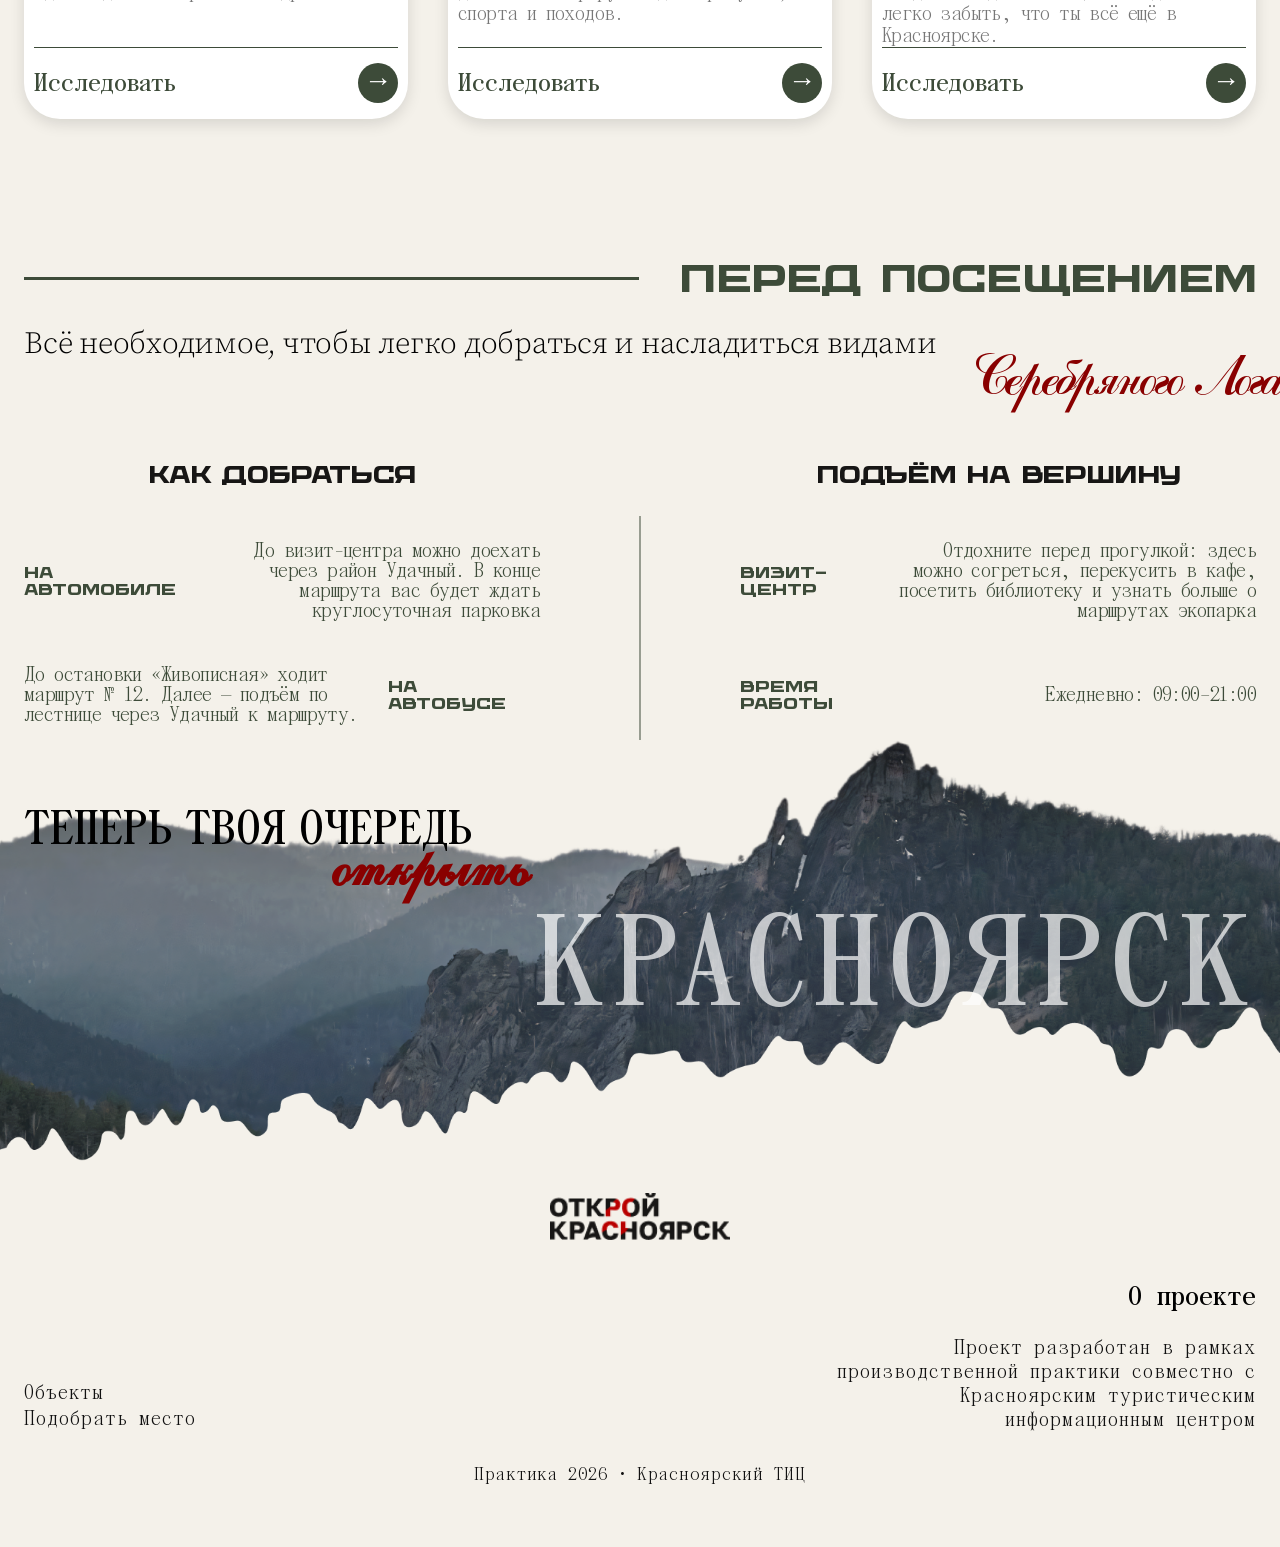
==== commit ea05b766: "балабал" ====
--- a/log.html
+++ b/log.html
@@ -184,7 +184,7 @@
 </section>
     </main>
     <div id="modal-container"></div>
-    <footer>
+<footer>
 <img src="images/footer.png" alt="" class="footer-image">
 <div class="container">
     <div class="footer-content">
@@ -196,23 +196,39 @@
                         <span>КРАСНОЯРСК</span>
         </div>
         <div class="footer-info">
-            <div class="footer-links">
-                 <ul>
-                    <li><a href="index.html#objects">Объекты</a></li>
-                    <li><a href="#" class="open-modal">Подобрать место</a></li>
-                </ul>
-            </div>
-            <div class="footer-info-center">
-                <a href="index.html" class="logo">
+
+    <div class="footer-logo">
+        <a href="index.html">
             <img src="images/logo.png" alt="Открой Красноярск">
         </a>
-                <p>Практика 2026 • Красноярский ТИЦ</p>
-            </div>
-            <div class="footer-info-right" id="about">
-                <h2>О проекте</h2>
-                <p>Проект разработан в рамках производственной практики совместно с Красноярским туристическим информационным центром</p>
-            </div>
-        </div>
+    </div>
+
+
+    <div class="footer-columns">
+        <div class="footer-links">
+            <ul>
+                <li><a href="index.html#objects">Объекты</a></li>
+                <li><a href="#" class="open-modal">Подобрать место</a></li>
+            </ul>
+        </div>
+
+
+        <div class="footer-info-right">
+            <h2>О проекте</h2>
+            <p>
+                Проект разработан в рамках производственной практики 
+                совместно с Красноярским туристическим информационным центром
+            </p>
+        </div>
+
+    </div>
+
+
+    <p class="footer-copy">
+        Практика 2026 • Красноярский ТИЦ
+    </p>
+
+</div>
     </div>
 </footer>
 <script src="js/main.js"></script>
--- a/css/style.css
+++ b/css/style.css
@@ -279,7 +279,7 @@
 .card{
     background:#fff;
     border-radius:36px;
-    padding:10px;
+    padding:10px 10px 16px;
     box-shadow:0 5px 15px rgba(0,0,0,.12);
     transition: transform .3s, box-shadow .3s;
     display:flex;
@@ -315,20 +315,21 @@
     line-height:1.1;
     letter-spacing: -0.03em;
     text-align: start;
-    min-height: 80px;
+    min-height:60px;
 }
 
 .card-footer{
     padding-top:15px;
     border-top:1px solid #3D4B39;
     display:flex;
+     gap:12px;
     justify-content:space-between;
     align-items:center;
     margin-top:auto;
 }
 .card-footer a{
-    width:45px;
-    height:45px;
+    width:40px;
+    height:40px;
     border-radius:50%;
     border:0;
     font-size:28px;
@@ -376,7 +377,7 @@
 .footer-content {
     display: flex;
     flex-direction: column;
-    gap: 140px;
+    gap: 170px;
 }
 .footer-desc {
     display: flex;
@@ -419,57 +420,75 @@
     max-width:100%;
     overflow:hidden;
 }
-/* нижняячасть*/
-.footer-info ul {
-    list-style: none;
-}
-
-.footer-info a {
+/* нижняя часть футера */
+
+.footer-info{
+    display:flex;
+    flex-direction:column;
+    align-items:center;
+    gap:30px;
+}
+
+.footer-info ul{
+    list-style:none;
+    padding:0;
+}
+
+.footer-info a{
     text-decoration:none;
     color:#111;
-    font-family: 'Panama Monospace';
+    font-family:'Panama Monospace';
     font-size:20px;
-    line-height: 0.9;
-    letter-spacing: 0.05em;
-}
-
-.footer-info-center
-{
+    line-height:1.3;
+    letter-spacing:0.05em;
+}
+
+.footer-logo img{
+    width:180px;
+}
+
+.footer-columns{
+    width:100%;
+    display:grid;
+    grid-template-columns:1fr 1fr;
+    gap:60px;
+}
+
+.footer-links{
     display: flex;
     flex-direction: column;
-    align-items: center;
-    text-align: center;
-
-}
-.footer-info img {
-    width: 180px;
-    margin-bottom: 60px;
-}
-
-.footer-info-right p {
-    text-decoration:none;
+    justify-content: flex-end;
+}
+
+.footer-info-right{
+    text-align:right;
+}
+
+.footer-info-right h2{
+    font-family:'Panama Monospace Bold';
+    font-size:28px;
+    margin-bottom:20px;
+    text-align:right;
+}
+
+.footer-info-right p{
     color:#111;
-    font-family: 'Panama Monospace';
+    font-family:'Panama Monospace';
     font-size:20px;
-    line-height: 0.9;
-    letter-spacing: 0.05em;
-    text-align: right;
-}
-.footer-info-center p {
-    text-decoration:none;
+    line-height:1.2;
+    letter-spacing:0.05em;
+    text-align:right;
+    max-width:450px;
+    margin-left:auto;
+}
+
+.footer-copy{
+    width:100%;
+    text-align:center;
     color:#111;
-    font-family: 'Panama Monospace';
-    font-size:20px;
-    line-height: 0.9;
-    letter-spacing: 0.05em;
-    text-align: center;
-}
-
-.footer-info h2 {
-    font-family: 'Panama Monospace Bold';
-    font-size: 28px;
-    margin-bottom: 20px;
-    text-align: right;
+    font-family:'Panama Monospace';
+    font-size:18px;
+    letter-spacing:0.05em;
 }
 
 /* ==========================
@@ -966,7 +985,8 @@
         grid-template-columns:repeat(2, minmax(0, 1fr));
     }
     .footer-desc span {
-        margin-top: -40px;
+        margin-top: -50px;
+        font-size: 100px;
     }
     .footer-desc h2 {
         transform: translateX(0%);
@@ -977,6 +997,14 @@
     .hero-bg{
         min-height:560px;
     }
+     .nav ul {
+        gap: 18px;
+    }
+
+    .nav a {
+        font-size: 18px;
+    } 
+
 
     .hero-title h1{
         font-size:clamp(60px, 10vw, 96px);
@@ -997,15 +1025,21 @@
     .card img{
     width:100%;
     height:200px;
-    
-}
+        }
 
     .section-desc{
         font-size:clamp(20px, 2.7vw, 26px);
     }
+    .footer-desc p {
+        font-size: 40px;
+    }
     .footer-desc span {
         font-size: 80px;
     }
+    .footer-content {
+    gap: 100px;
+}
+
 }
 
 @media(max-width:768px){
@@ -1018,7 +1052,7 @@
         min-height:640px;
         border-radius:20px;
     }
-
+   
     .hero-grid{
         padding:24px 20px 120px;
         gap:18px;
@@ -1039,11 +1073,16 @@
         bottom:24px;
     }
 
-    .card h3{
-    font-size:clamp(20px, 2.2vw, 24px);
+    .slider-window{
+        overflow:hidden;
+        width:100%;
+    }
+}
+    @media(max-width:768px){
+        .nav a {
+        font-size: 16px;
+    } 
   
-}
-
     .section-head h2{
         font-size:clamp(22px, 4vw, 28px);
     }
@@ -1052,40 +1091,32 @@
     .section-head::after {
         display:none;
     }
+        .footer-desc span {
+        font-size: 60px;
+    }
+    .footer-desc p {
+        font-size: 30px;
+    }
+    .footer-desc h2 {
+        font-size: 50px;
+    }
 
     .footer-content {
-        gap:56px;
-    }
-
-    .footer-info{
-        grid-template-columns:1fr;
-        gap:24px;
-        align-items:start;
-    }
-
-    .footer-info-center {
-        align-items:flex-start;
-        text-align:left;
-    }
-
-    .footer-info-right p,
-    .footer-info-center p,
-    .footer-info h2 {
-        text-align:left;
-    }
-
-    .footer-desc p{
-        font-size:40px;
-    }
-
-    .footer-desc h2{
-        font-size:56px;
-        transform:none;
-    }
-
-    .footer-desc span{
-        font-size:70px;
-    }
+    gap: 80px;
+    }
+
+    .footer-info-right h2{
+        font-size: 24px;
+    }
+    .footer-info-right a{
+        font-size: 16px;
+    }
+    .footer-info-right p{
+        font-size: 16px;
+    }
+    .footer-info {
+    gap: 20px;
+}
 }
 
 @media(max-width:600px){
@@ -1109,6 +1140,10 @@
         font-size:clamp(38px, 9vw, 60px);
     }
 
+    .nav a {
+        font-size: 16px;
+    } 
+
     .hero-btn{
         font-size:18px;
         height:52px;
@@ -1135,25 +1170,60 @@
         height:40px;
     }
 
-    .footer-desc p{
-        font-size:30px;
-    }
-
-    .footer-desc h2{
-        font-size:44px;
-    }
-
-    .footer-desc span{
-        font-size:52px;
-    }
-}
-
+    .footer-desc span {
+        font-size: 50px;
+    }
+    .footer-desc p {
+        font-size: 20px;
+    }
+    .footer-desc h2 {
+        font-size: 40px;
+    }
+    .footer-logo img {
+    width: 150px;
+}
+
+}
+@media(max-width:490px){
+     .footer-desc span {
+        font-size: 35px;
+    }
+    .footer-desc p {
+        font-size: 20px;
+    }
+    .footer-desc h2 {
+        font-size: 45px;
+    }
+    .footer-logo img {
+    width: 150px;
+    }   
+    .footer-info a{
+        font-size: 16px;
+    }
+
+}
 @media(max-width:480px){
     .container,
     .container-main{
         padding-inline:14px;
     }
 
+    .logo img{
+    width:80px;
+    }
+    
+    .header .container {
+        gap: 8px;
+    }
+    .burger img{
+    width:18px;
+    height:18px;
+}
+
+    .nav a {
+        font-size: 15px;
+    } 
+
     .hero-bg{
         min-height:540px;
     }
@@ -1171,19 +1241,37 @@
         font-size:22px;
     }
 
-    .footer-content {
-        gap:40px;
-    }
-
-    .footer-desc p{
-        font-size:32px;
-    }
-
-    .footer-desc h2{
-        font-size:44px;
-    }
-
-    .footer-desc span{
-        font-size:52px;
-    }
+    .footer-desc {
+        display: none;
+    }
+    
+    .footer-image{
+        display: none;
+    }
+
+    .footer-logo img {
+    width: 150px;
+}
+    .footer-info-right h2{
+        font-size: 18px;
+    }
+    .footer-info a{
+        font-size: 13px;
+    }
+    .footer-info-right p{
+        font-size: 13px;
+    }
+    .footer-info {
+    gap: 20px;
+}
+}
+@media(max-width:368px){
+    .header .container {
+        gap: 4px;
+    }
+    .logo img {
+        width: 50px;
+    }
+
+
 }
--- a/css/main.css
+++ b/css/main.css
@@ -115,8 +115,16 @@
 }
 .objects-grid{
     display:grid;
-    grid-template-columns:repeat(12,1fr);
-    gap:30px;
+    grid-template-columns:repeat(12, 1fr);
+    gap:24px 32px;
+    align-items:start;
+}
+.objects-grid .section-head{
+    grid-column:1 / -1;
+}
+
+.objects-grid .section-desc{
+    grid-column:1 / 9;
 }
 
 .arrows{
@@ -124,6 +132,18 @@
     justify-content:flex-end;
     gap:20px;
     display:flex;
+}
+.objects-grid .arrows{
+    grid-column:9 / 13;
+    justify-self:end;
+    display:flex;
+    gap:12px;
+}
+
+.objects-grid .slider-window{
+    grid-column:1 / -1;
+    overflow:hidden;
+    padding:15px 0;
 }
 
 .arrows button{
@@ -250,19 +270,26 @@
     grid-column:1 / 13;
     overflow:hidden;
     padding:15px 0;
-}
+    position:relative;
+}
+
 .cards-slider{
     display:flex !important;
     flex-wrap:nowrap;
     gap:40px;
     transition:transform .5s ease;
+    width:max-content;
+    margin-bottom:0;
     grid-column:auto;
     grid-template-columns:none;
-    width:auto;
+    will-change:transform;
 }
 
 .cards-slider .card{
-    flex:0 0 calc((100% - 80px) / 3);
+    flex:0 0 auto;
+    max-width:100%;
+    min-width:0;
+    box-sizing:border-box;
 }
 
 .map-grid{
@@ -438,6 +465,11 @@
     left:32%;
     top:92%;
 }
+.arrow-cnt {
+        width:min(150px, 35vw);
+        margin-left: 550px;
+
+    }
 
 }
 
@@ -479,17 +511,19 @@
         height: 450px;
         margin-right: -30px;
     }
+
     .construct-content h2{
     font-size: 36px;
-}
+    }
 
     .construct-grid{
         gap:32px;
     }
 
-    .arrow-cnt{
-        margin-left:400px;
-        width:min(140px, 30vw);
+    .arrow-cnt {
+        width:min(150px, 35vw);
+        margin-left: 550px;
+
     }
 
     .main-btn{
@@ -502,16 +536,29 @@
     .map-label {
     padding:5px 10px;
     font-size: 12px;
-
-}
-}
+}
+}
+
+@media (max-width: 1100px){
+    .objects-grid .section-desc{
+        grid-column:1 / -1;
+    }
+
+    .objects-grid .arrows{
+        grid-column:1 / -1;
+        justify-self:center;
+        margin-bottom:8px;
+    }
+}
+
 
 @media(max-width:900px){
     .section-head::before,
     .section-head::after{
         display:none;
     }
-
+    
+    
     .section-head{
         gap:10px;
     }
@@ -521,28 +568,54 @@
         margin-bottom:12px;
     }
 
-    .cards-slider .card{
-        flex-basis:calc((100% - 24px) / 2);
-    }
-
-    .cards-slider {
-        gap: 25px;
+    .objects-grid{
+        grid-template-columns:1fr;
+        gap:18px;
+    }
+
+    .objects-grid .section-head,
+    .objects-grid .section-desc,
+    .objects-grid .arrows,
+    .objects-grid .slider-window{
+        grid-column:auto;
+    }
+
+    .objects-grid .section-desc{
+        font-size:24px;
+        text-align:center;
+        line-height:1.15;
+    }
+
+    .objects-grid .arrows{
+        justify-self:center;
+        margin:0 0 4px;
+    }
+
+    .slider-window{
+        padding:8px 0 0;
+    }
+
+    .cards-slider{
+        gap:20px;
     }
 
     .map-label {
     padding:5px 10px;
     font-size: 12px;
-}
+    }
+
     .mountain-photo{
     display: none;
     }
+
     .construct-grid {
         grid-template-columns: 1fr;
     }
         .arrow-cnt {
-        margin-left: 700px;
-    }
-
+        margin-left: 600px;
+        margin-top: 10px;
+
+    }
 
 }
 
@@ -554,25 +627,131 @@
     .explore-objects{
         padding-top:48px;
     }
+     .hero-grid{
+        display:grid;
+        grid-template-columns:1fr;
+        grid-template-areas:
+            "title"
+            "info";
+    }
+
+    .hero-title{
+        grid-area:title;
+        grid-column:auto;
+        padding-top:60px;
+        padding-left: 40px;
+    }
+
+    .hero-info{
+        grid-area:info;
+        grid-column:auto;
+        padding-left: 40px;
+        padding-top: 100px;
+    }
+
+    .hero-info h2{
+    padding-left: 270px;
+    justify-content:flex-start;
+    }
+
+    .hero-subtitle{
+        padding-left: 270px;
+        justify-content:flex-start;
+    }
+
+    .hero-info h2{
+        font-size:clamp(56px, 7.5vw, 70px);
+    }
+
+    .hero-text{
+        font-size:clamp(22px, 2.8vw, 24px);
+    }
 
     .construct{
         margin-bottom:60px;
+    }
+     .construct-grid{
+        grid-template-columns:1fr;
+        gap:40px;
+    }
+
+    .slider-window .cards-slider .card img{
+        height:180px;
+    }
+    .construct-grid{
+        grid-template-columns:1fr;
+        gap: 5px;
+    }
+
+    .construct-content h2{
+        font-size:clamp(32px, 10vw, 48px);
+    }
+    .arrow-cnt {
+        width:min(100px, 35vw);
+        margin-left: 250px;
+
+    }
+    .main-btn{
+        width:250px;
+        height:60px;
+        align-self:self-start;
+
     }
 
     .section-map{
         margin-top:32px;
         grid-column:1 / -1;
     }
-    .cards-slider .card{
-    flex:0 0 calc((100% - 80px) / 1);
-}
+    
     .map-label {
     padding:5px 10px;
     font-size: 11px;
-}
-.map-image{
-    width: 70%;
-}
+    }
+
+    .map-image{
+        width: 80%;
+    }
+
+    .dolina {
+        left: 8%;
+    }
+    
+    .ostrov {
+        right: 16%;
+    }
+}
+
+@media (max-width: 600px){
+    .objects-grid .section-desc{
+        font-size:20px;
+    }
+    .map{
+        display: none;
+    }
+    
+    .cards-slider{
+        gap:16px;
+    }
+   
+}
+
+@media(max-width:540px){
+     .hero-title{
+        padding-left: 10px;
+    }
+
+    .hero-info{
+        padding-top: 100px;
+    }
+    .hero-subtitle {
+        padding-left: 10px;
+        justify-content: flex-start;
+    }
+    
+    .hero-info h2 {
+        padding-left: 240px;
+        justify-content: flex-start;
+    }
 }
 
 @media(max-width:480px){
@@ -600,4 +779,50 @@
         padding:8px 14px;
         font-size:13px;
     }
-}
+
+    footer{
+        padding: 20px 0 0;
+    }
+}
+@media(max-width:480px){
+    .hero-title h1{
+    font-size:70px;
+    }
+    .hero-text {
+        font-size: 20px;
+    }
+
+    .hero-info h2 {
+        font-size: 48px;
+        padding-left: 180px;
+    }
+        .hero-btn {
+        font-size: 16px;
+        
+    }
+
+}
+
+@media(max-width:368px){
+    .main-btn{
+        width:200px;
+        height:60px;
+    }
+
+    .arrow-cnt {
+        width: min(100px, 35vw);
+        margin-left: 200px;
+    }
+    .hero-info h2 {
+        font-size: 48px;
+        padding-left: 130px;
+    }
+    
+    .hero-info {
+        padding-left: 6px;
+    }
+        .hero-title {
+        padding-left: 6px;
+    }
+      
+}
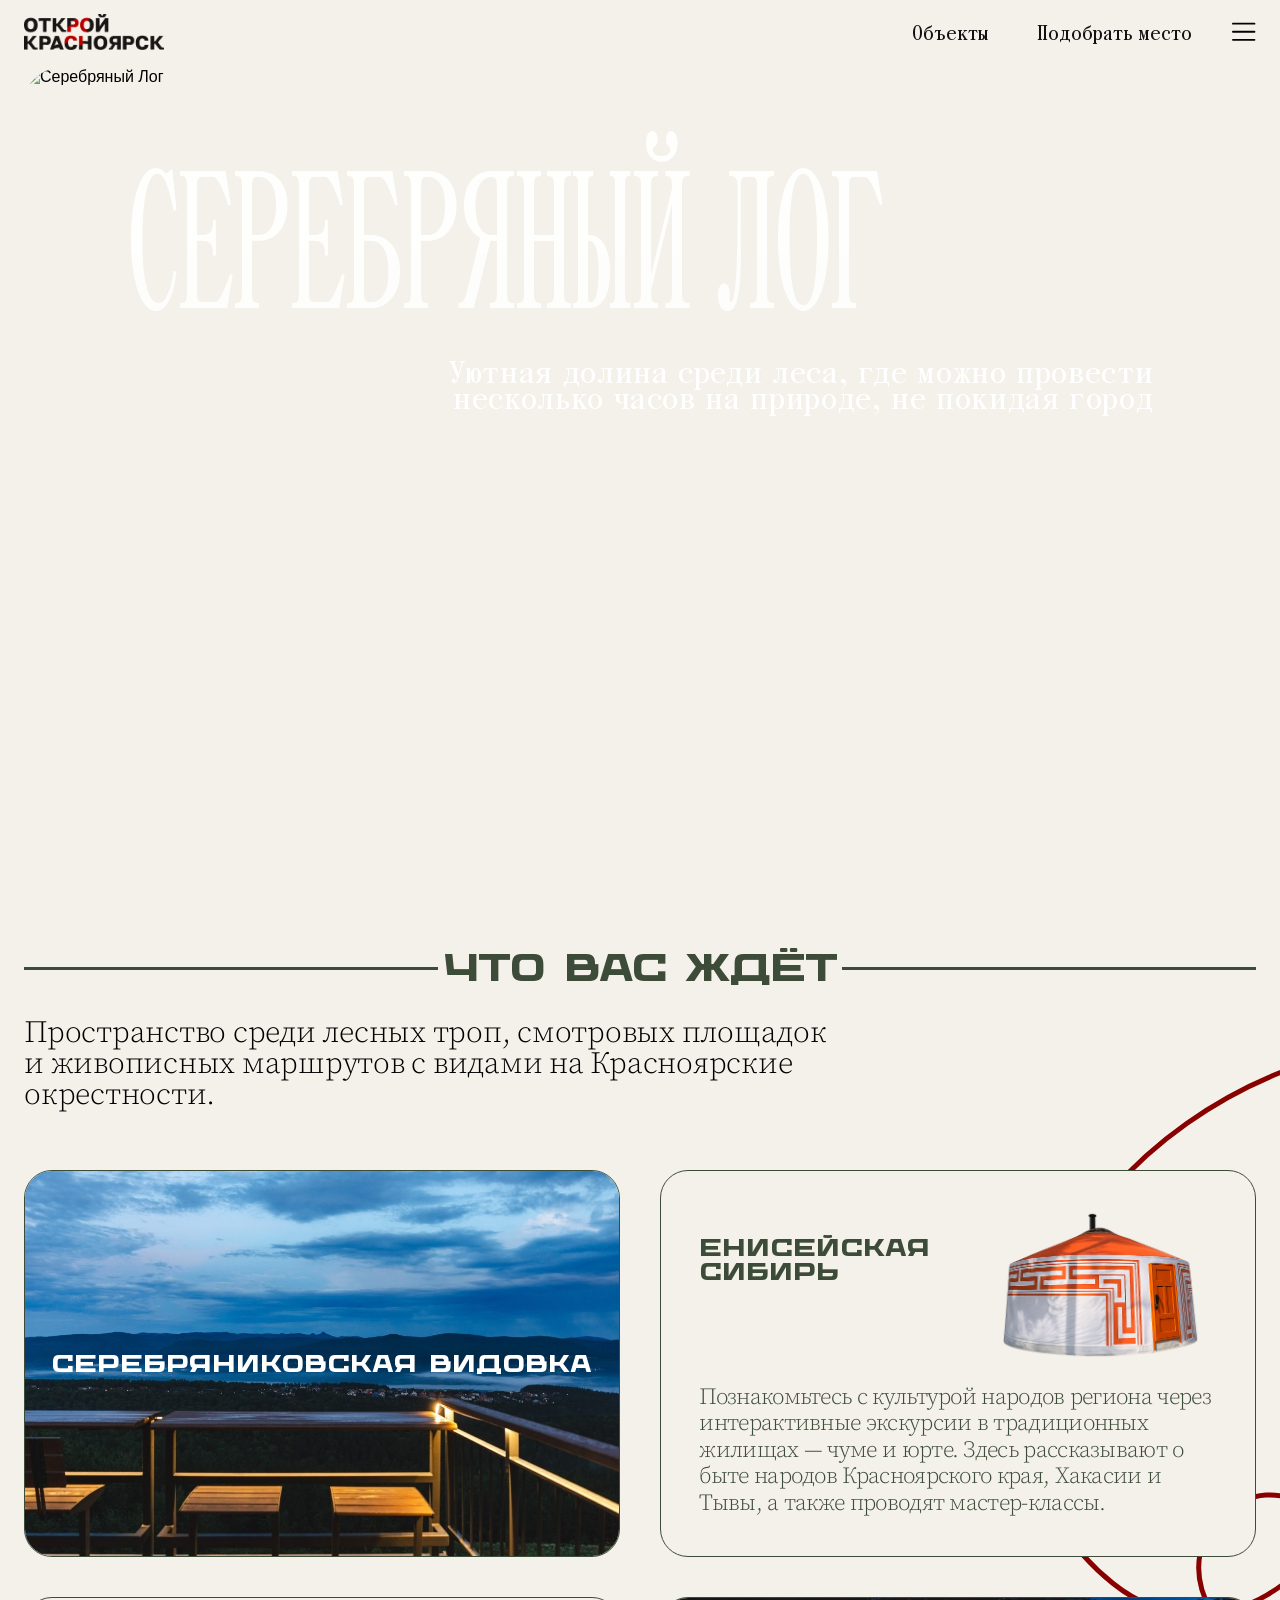
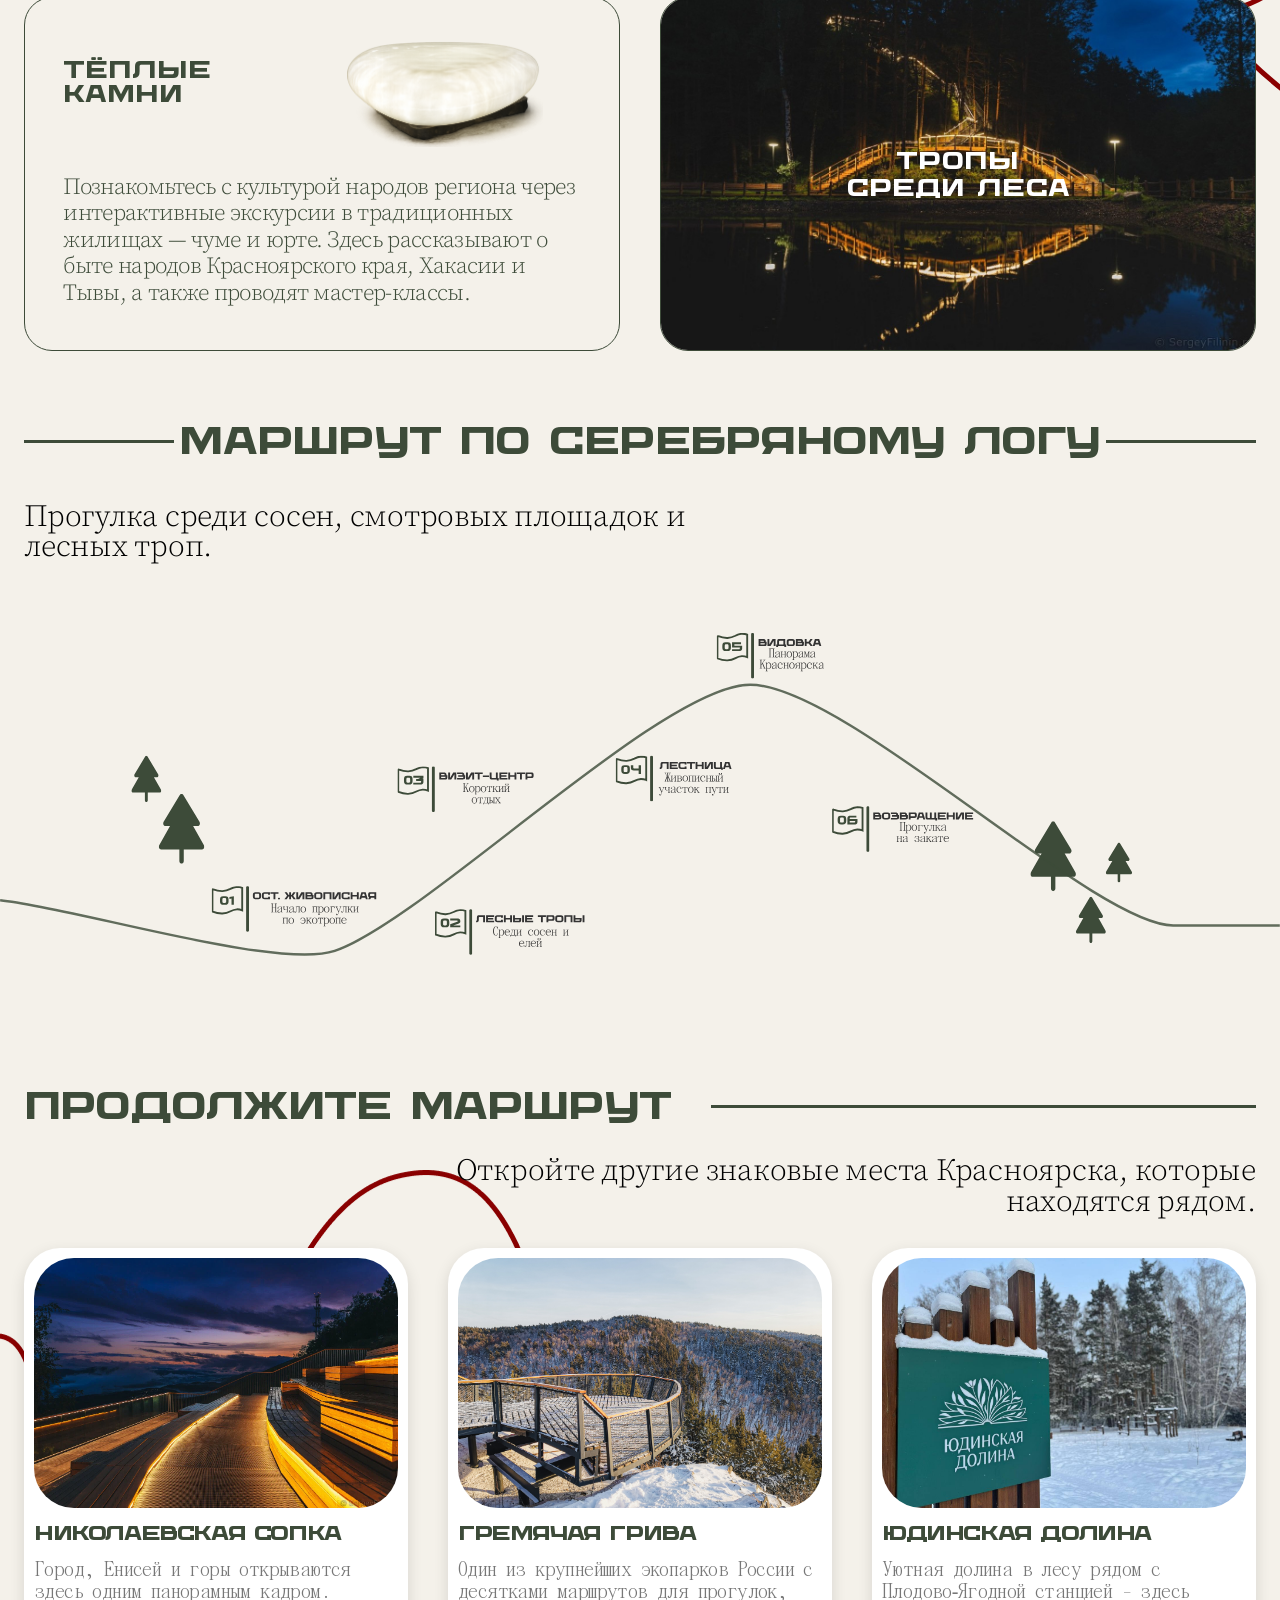
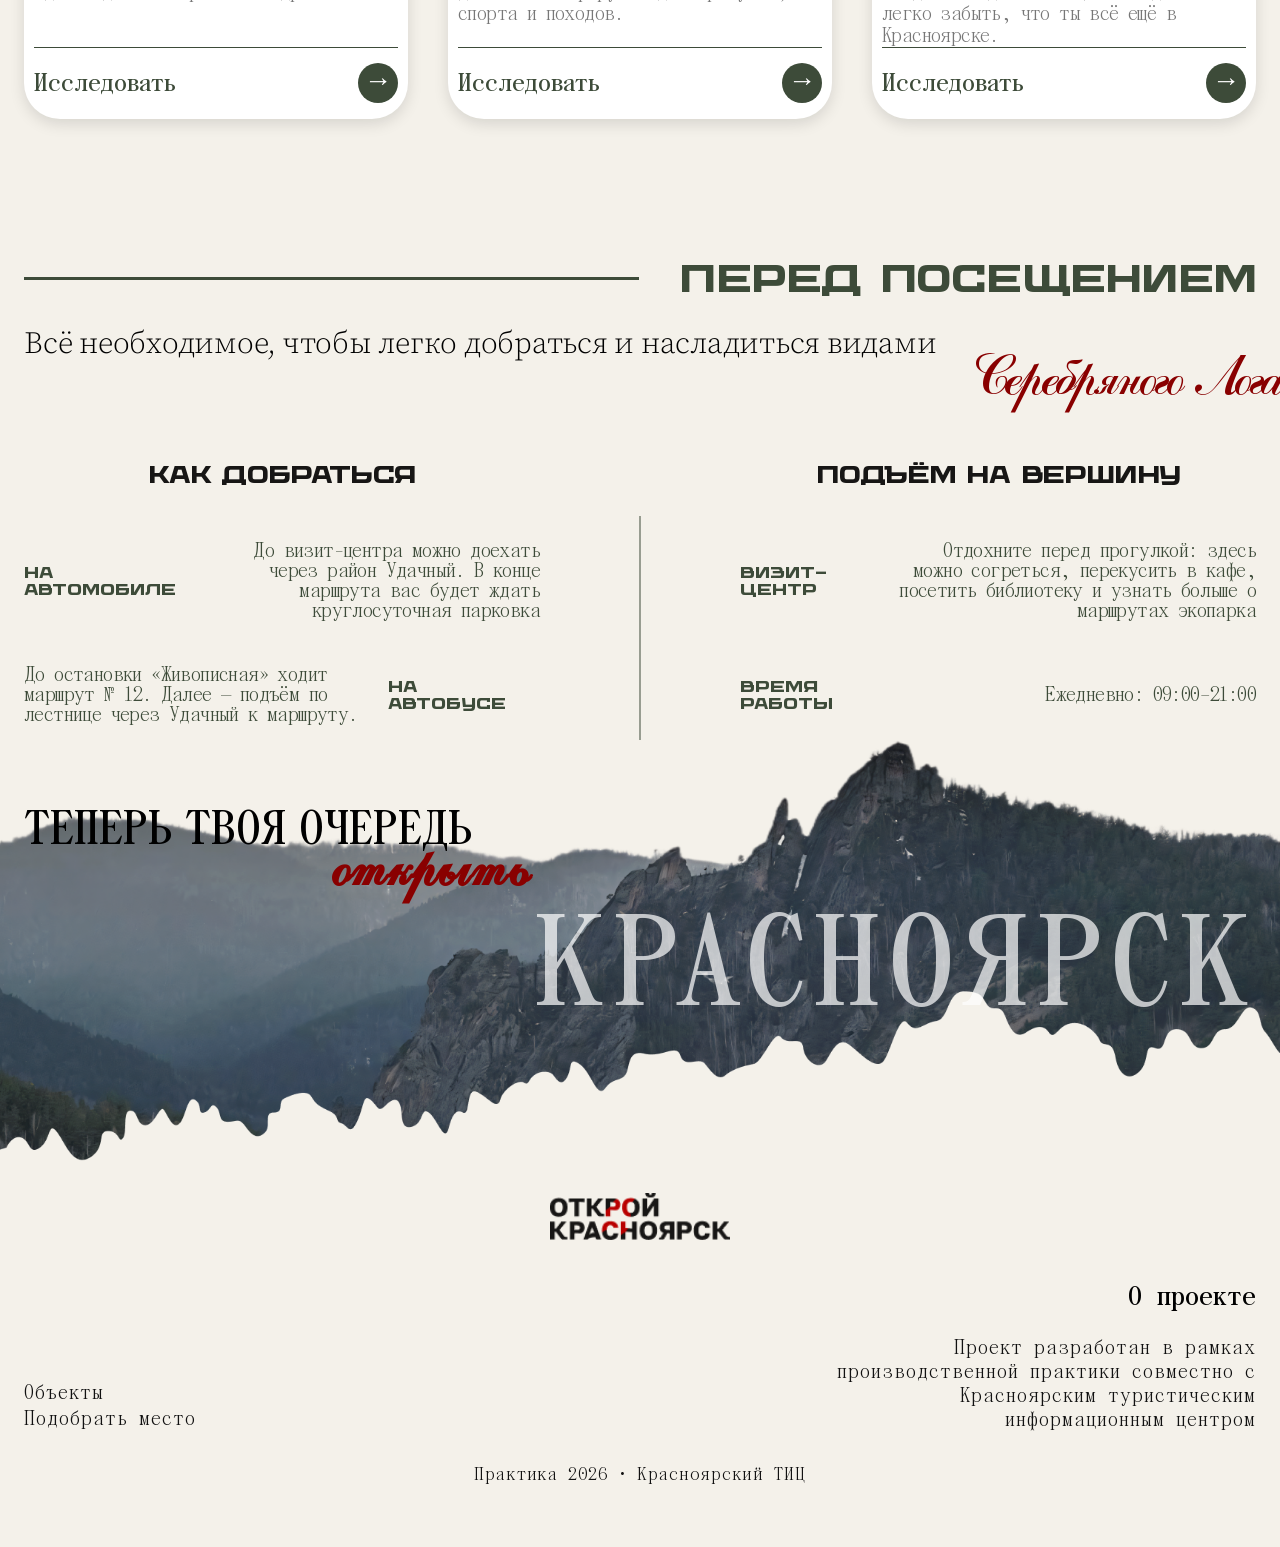
==== commit af639e45: "щдщдщд" ====
--- a/log.html
+++ b/log.html
@@ -44,7 +44,7 @@
                         <h1>СЕРЕБРЯНЫЙ ЛОГ</h1>
                        </div>
                         <div class="log-text">
-                        <p>Уютная долина среди леса, где можно провести <br> несколько часов на природе, не покидая город.</p>
+                        <p>Уютная долина среди леса, где можно провести <br> несколько часов на природе, не покидая город</p>
                         </div>
                     </div>
                 </div>
@@ -102,7 +102,7 @@
                 <div class="section-head-left">
                     <h2>ПРОДОЛЖИТЕ МАРШРУТ</h2>
                 </div>
-                <p class="route-desc">Откройте другие знаковые места Красноярска,<br> которые находятся рядом.</p>
+                <p class="route-desc">Откройте другие знаковые места Красноярска, которые находятся рядом.</p>
         <div class="cards cards-route">
             <article class="card">
                 <img src="images/sopka.webp" alt="Николаевская Сопка">
--- a/css/style.css
+++ b/css/style.css
@@ -109,7 +109,6 @@
     padding-inline:24px;
     margin:0 auto;
 }
-
 
 .header{
     height:68px;
@@ -234,9 +233,8 @@
     display:flex;
     align-items:center;
     justify-content:center;
-    gap:20px;
-    position:relative;
-    flex-wrap:wrap;
+    gap:5px;
+    width:100%
 }
 
 .section-head::before,
@@ -244,8 +242,7 @@
     content: "";
     height: 3px;
     background: #3D4B39;
-    flex: 1 1 40px;
-    min-width: 20px;
+    flex: 1;
 }
 
 .section-head h2 {
@@ -256,6 +253,8 @@
     white-space: normal;
     text-align: center;
     line-height: 1.05;
+    flex:0 1 auto;
+    max-width:80%;
 }
 /* Карточки */
 
@@ -1023,9 +1022,9 @@
         gap:24px;
     }
     .card img{
-    width:100%;
-    height:200px;
-        }
+        width:100%;
+        height:200px;
+    }
 
     .section-desc{
         font-size:clamp(20px, 2.7vw, 26px);
@@ -1087,10 +1086,22 @@
         font-size:clamp(22px, 4vw, 28px);
     }
 
+     .section-head{
+        gap:12px;
+    }
+
+     .section-head{
+        gap:12px;
+    }
+
     .section-head::before,
-    .section-head::after {
-        display:none;
-    }
+    .section-head::after{
+        display:block;
+        height:2px;
+        flex:1;
+        min-width:10px;
+    }
+
         .footer-desc span {
         font-size: 60px;
     }
@@ -1205,7 +1216,7 @@
 @media(max-width:480px){
     .container,
     .container-main{
-        padding-inline:14px;
+        padding-top:20px;
     }
 
     .logo img{
--- a/css/log.css
+++ b/css/log.css
@@ -14,31 +14,35 @@
 .log-title{
     grid-column:2/8;
     align-self:start;
-    padding-top:60px;
+    padding-top:100px;
 }
 
 .log-subtitle{
-    grid-column:9/11;
+    grid-column:9/11;   
     align-self:center;
     margin-top:230px;
 }
 
-.log-text p{
-    align-self: start;
-    font-family:'Panama';
-    font-weight: 700;
-    font-size:clamp(22px, 2.6vw, 32px);
-    letter-spacing:0.02em;
-    color: #fff;
-    display:grid;
-    width:max-content;
-    line-height: 1.2em;
-}
+    .log-text p{
+        align-self: start;
+        font-family:'Panama';
+        font-weight: 700;
+        font-size:clamp(22px, 2.6vw, 32px);
+        letter-spacing:0.02em;
+        color: #fff;
+        display:grid;
+        width:100%
+    }
 
 .log-text{
-    grid-column:8/12;
-    align-self:end;
-    margin-bottom:450px;
+    grid-column:1/12;
+    justify-self:end;
+    text-align:right;
+    max-width:100%;
+    min-width:0;
+    overflow:hidden;
+    margin-bottom:430px;
+    line-height: 1.6em;
 }
 .features-card-images h3{
     position:absolute;
@@ -83,16 +87,20 @@
 ========================== */
 @media(max-width:1200px){
     .log-text{
-        margin-bottom:220px;
+        margin-bottom:220px;    
     }
+    
+    .log-title {
+    padding-top: 50px;
+}
 }
 
 @media(max-width:900px){
-    .log-title,
-    .log-subtitle,
-    .log-text{
-        grid-column:1 / -1;
-    }
+        .log-title,
+        .log-subtitle,
+        .log-text{
+            grid-column:1 / -1;
+        }
 
     .log-subtitle{
         margin-top:40px;
@@ -107,14 +115,75 @@
     .route-log-desc{
         max-width:100%;
     }
+        .hero-grid {
+        gap: 15px;
+    }
+    .log-text{
+        padding-top: 0px;
+    }
+}
+
+@media(max-width:550px){
+
+    .log-title,
+    .log-subtitle,
+    .log-text{
+        grid-column:1 / -1;
+        padding-top: 60px;
+    }
+
+    .log-title{
+        align-self:center;
+        justify-self:center;
+    }
+
+    .log-title h1{
+        font-size:64px;
+        text-align:center;
+    }
+
+    .log-text{
+        justify-self:center;
+        text-align:center;
+        padding-top: 10px;
+    }
+
+    .log-text p{
+        font-size:18px;
+        text-align:center;
+    }
+
 }
 
 @media(max-width:480px){
     .log-title h1{
-        font-size:56px;
+        font-size: 50px;    
+        text-align:center;
     }
+    .log-text p{
+        font-size:16px;
+        text-align:center;
+    }
+}
 
+@media(max-width:405px){
+    .log-title h1{
+        font-size: 45px;    
+        text-align:center;
+    }
     .log-text p{
-        font-size:20px;
+        font-size:15px;
+        text-align:center;
+    }
+}
+
+@media(max-width:360px){
+    .log-title h1{
+        font-size: 38px;    
+        text-align:center;
+    }
+    .log-text p{
+        font-size:13px;
+        text-align:center;
     }
 }
--- a/css/object.css
+++ b/css/object.css
@@ -338,9 +338,47 @@
     }
 }
 
+@media(max-width:1100px){
+    .features-card-text img{
+    width:160px;
+}
+
+}
+
+
+@media(max-width:1100px){
+    .cards.cards-route{
+        grid-template-columns:repeat(2, 1fr);
+        gap:25px;
+    }
+
+    .cards.cards-route .card:last-child{
+        grid-column:1 / 3;
+        width:50%;
+        justify-self:center;
+    }
+}
+
 @media(max-width:900px){
     .features-card{
         grid-template-columns:1fr;
+    }
+     .features-card-text{
+        display:grid;
+        grid-template-columns:1fr 120px;
+        align-items:center;
+        gap:20px;
+    }
+
+    .features-card-text h3,
+    .features-card-text p{
+        grid-column:1;
+    }
+
+    .features-card-text img{
+        grid-column:2;
+        grid-row:1 / 3;
+        width:100%;
     }
 
     .section-head-left,
@@ -404,7 +442,7 @@
     .features,
     .route-continue,
     .before-visit{
-        padding-top:48px;
+        padding-top:30px;
     }
 
     .features-text,
@@ -418,11 +456,41 @@
         transform:none;
         text-align:left;
     }
-}
-
+  .features-card {
+        margin-top: 10px;
+        gap: 25px;
+    }
+    
+}
+
+@media(max-width:500px){
+
+        .features-card {
+        gap: 10px;
+    }
+}
+
+
+@media(max-width:640px){
+
+    .cards.cards-route{
+        grid-template-columns:1fr;
+    }
+
+    .cards.cards-route .card:last-child{
+        grid-column:auto;
+        width:100%;
+    }
+
+}
 @media(max-width:480px){
+    .features,
+    .route-continue,
+    .before-visit{
+        padding-top:0px;
+    }
     .features-card-text{
-        padding:20px;
+        padding:16px;
     }
 
     .features-card-text img{
@@ -444,4 +512,35 @@
     .visit-info p{
         font-size:15px;
     }
-}
+    
+    .features-text {
+        font-size: 18px;
+    }
+    .features-card-text{
+        grid-template-columns:1fr;
+    }
+
+    .features-card-text h3,
+    .features-card-text p{
+        grid-column:1;
+    }
+
+    .features-card-text img{
+        grid-column:1;
+        grid-row:auto;
+        width:140px;
+        justify-self:center;
+    }
+}
+
+@media(max-width:380px){
+    .features-card-text p{
+        font-size:16px;
+    }
+
+    .features-card-text img{
+        width:100px;
+    }
+
+
+}
--- a/css/main.css
+++ b/css/main.css
@@ -268,11 +268,21 @@
 
 .slider-window{
     grid-column:1 / 13;
-    overflow:hidden;
     padding:15px 0;
     position:relative;
 }
-
+.slider-window{
+    overflow-x:auto;
+    scroll-snap-type:x mandatory;
+    -webkit-overflow-scrolling:touch;
+}
+.slider-window::-webkit-scrollbar{
+    display:none;
+}
+
+.cards-slider .card{
+    scroll-snap-align:start;
+}
 .cards-slider{
     display:flex !important;
     flex-wrap:nowrap;
@@ -539,24 +549,19 @@
 }
 }
 
-@media (max-width: 1100px){
-    .objects-grid .section-desc{
-        grid-column:1 / -1;
-    }
-
-    .objects-grid .arrows{
-        grid-column:1 / -1;
-        justify-self:center;
-        margin-bottom:8px;
-    }
-}
-
 
 @media(max-width:900px){
-    .section-head::before,
-    .section-head::after{
-        display:none;
-    }
+
+    .cards-slider{
+        display:flex;
+        gap:20px;
+    }
+
+
+    .cards-slider .card{
+        min-width:85%;
+        flex-shrink:0;
+    }   
     
     
     .section-head{
@@ -567,29 +572,38 @@
         grid-column:1 / -1;
         margin-bottom:12px;
     }
+     .objects-grid .section-desc{
+        grid-column:1 / -1;
+        text-align:center;
+        justify-self:center;
+    }   
 
     .objects-grid{
-        grid-template-columns:1fr;
-        gap:18px;
-    }
-
-    .objects-grid .section-head,
-    .objects-grid .section-desc,
-    .objects-grid .arrows,
+        display:grid;
+    }
+
+    .objects-grid .section-head{
+        grid-row:1;
+    }
+
+
     .objects-grid .slider-window{
-        grid-column:auto;
-    }
-
+        grid-row:3;
+    }
+
+    .objects-grid .arrows{
+    display:flex;
+    justify-content:space-between;
+    width:100%;
+    padding:0 20px;
+}
+    
     .objects-grid .section-desc{
         font-size:24px;
         text-align:center;
         line-height:1.15;
     }
 
-    .objects-grid .arrows{
-        justify-self:center;
-        margin:0 0 4px;
-    }
 
     .slider-window{
         padding:8px 0 0;
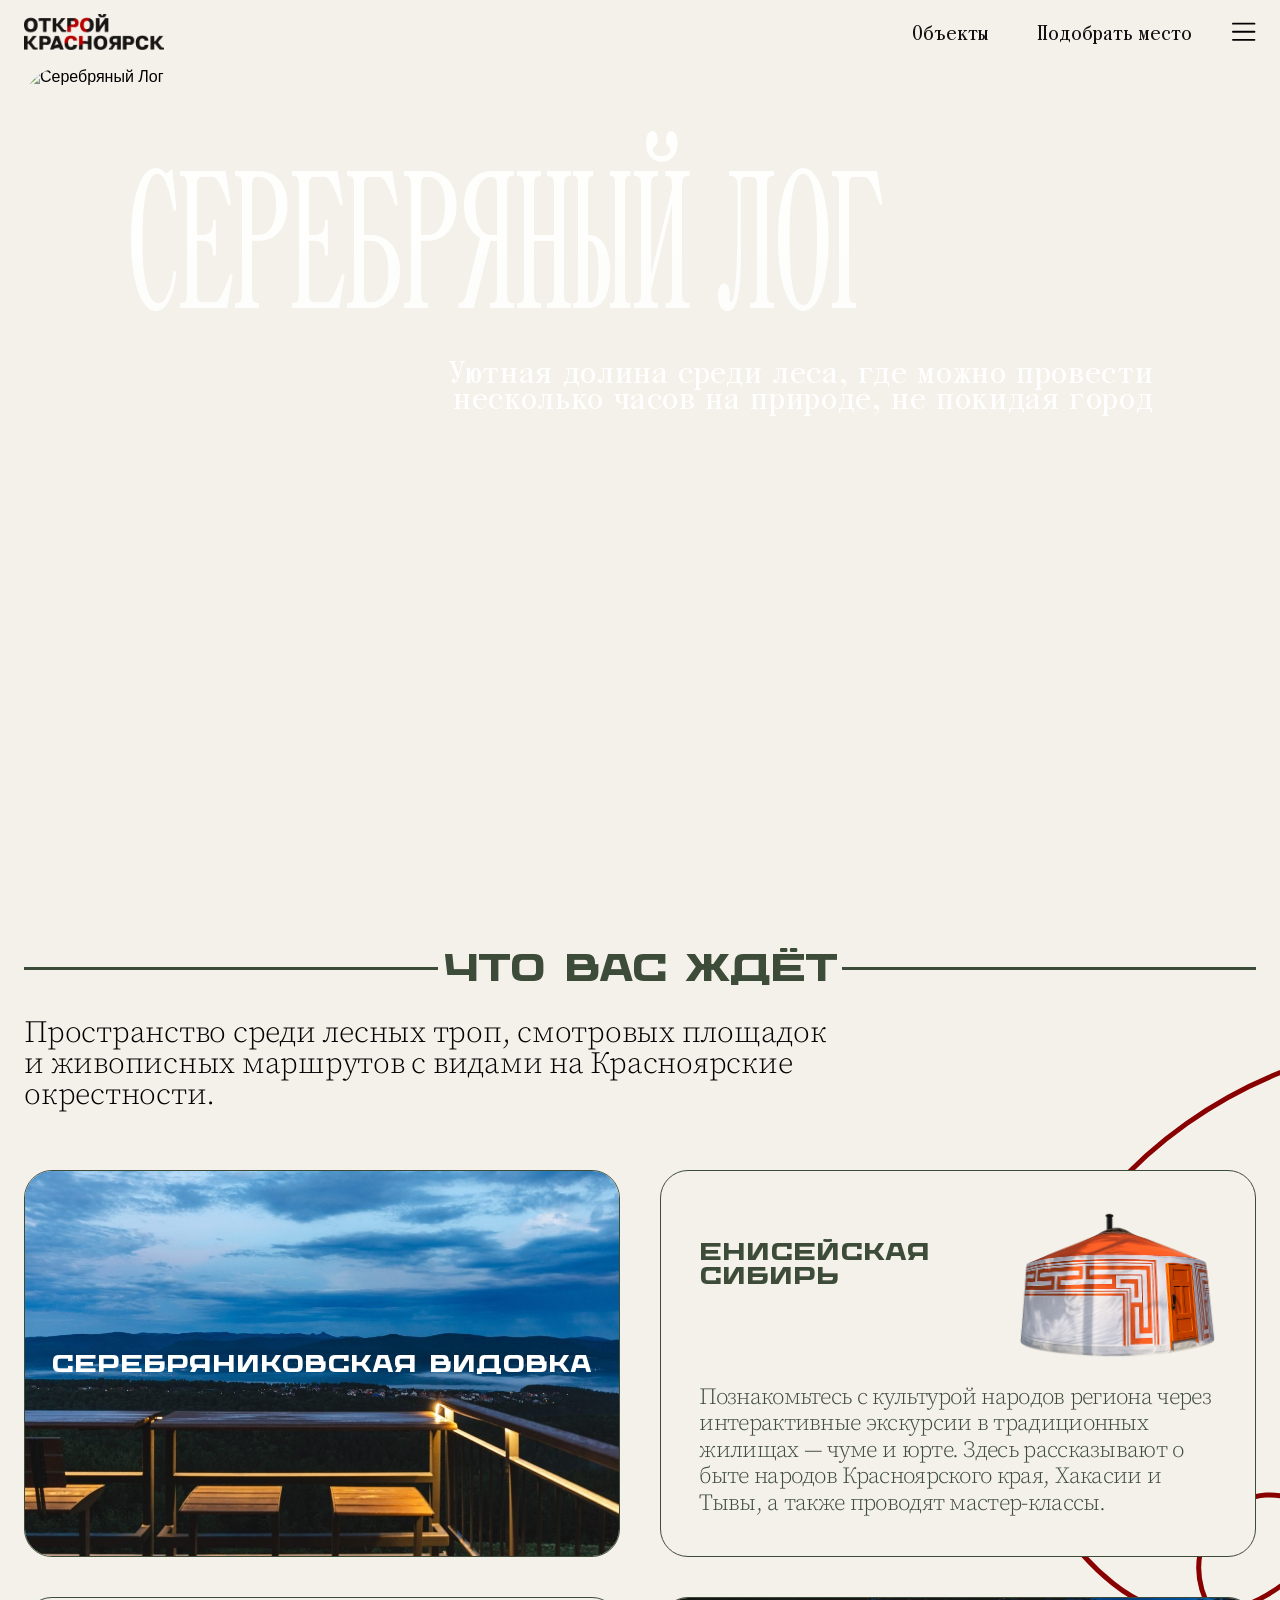
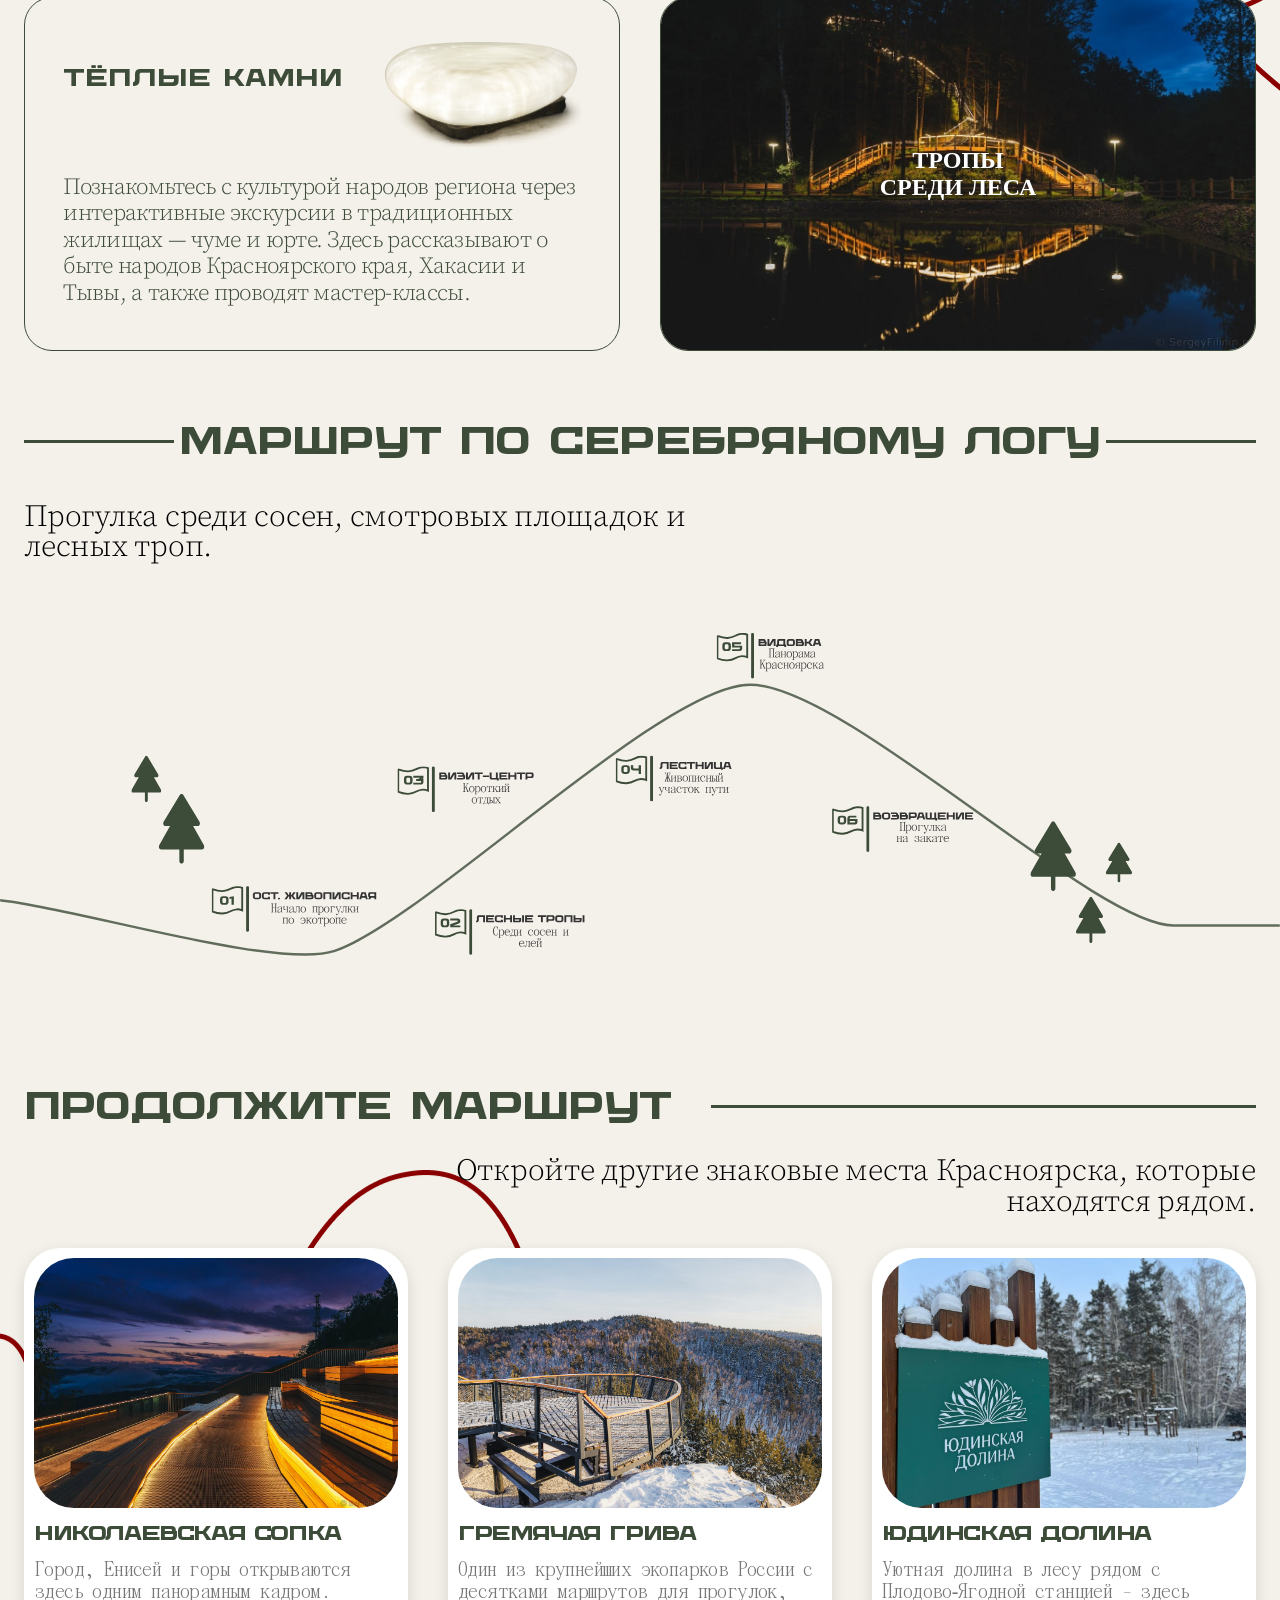
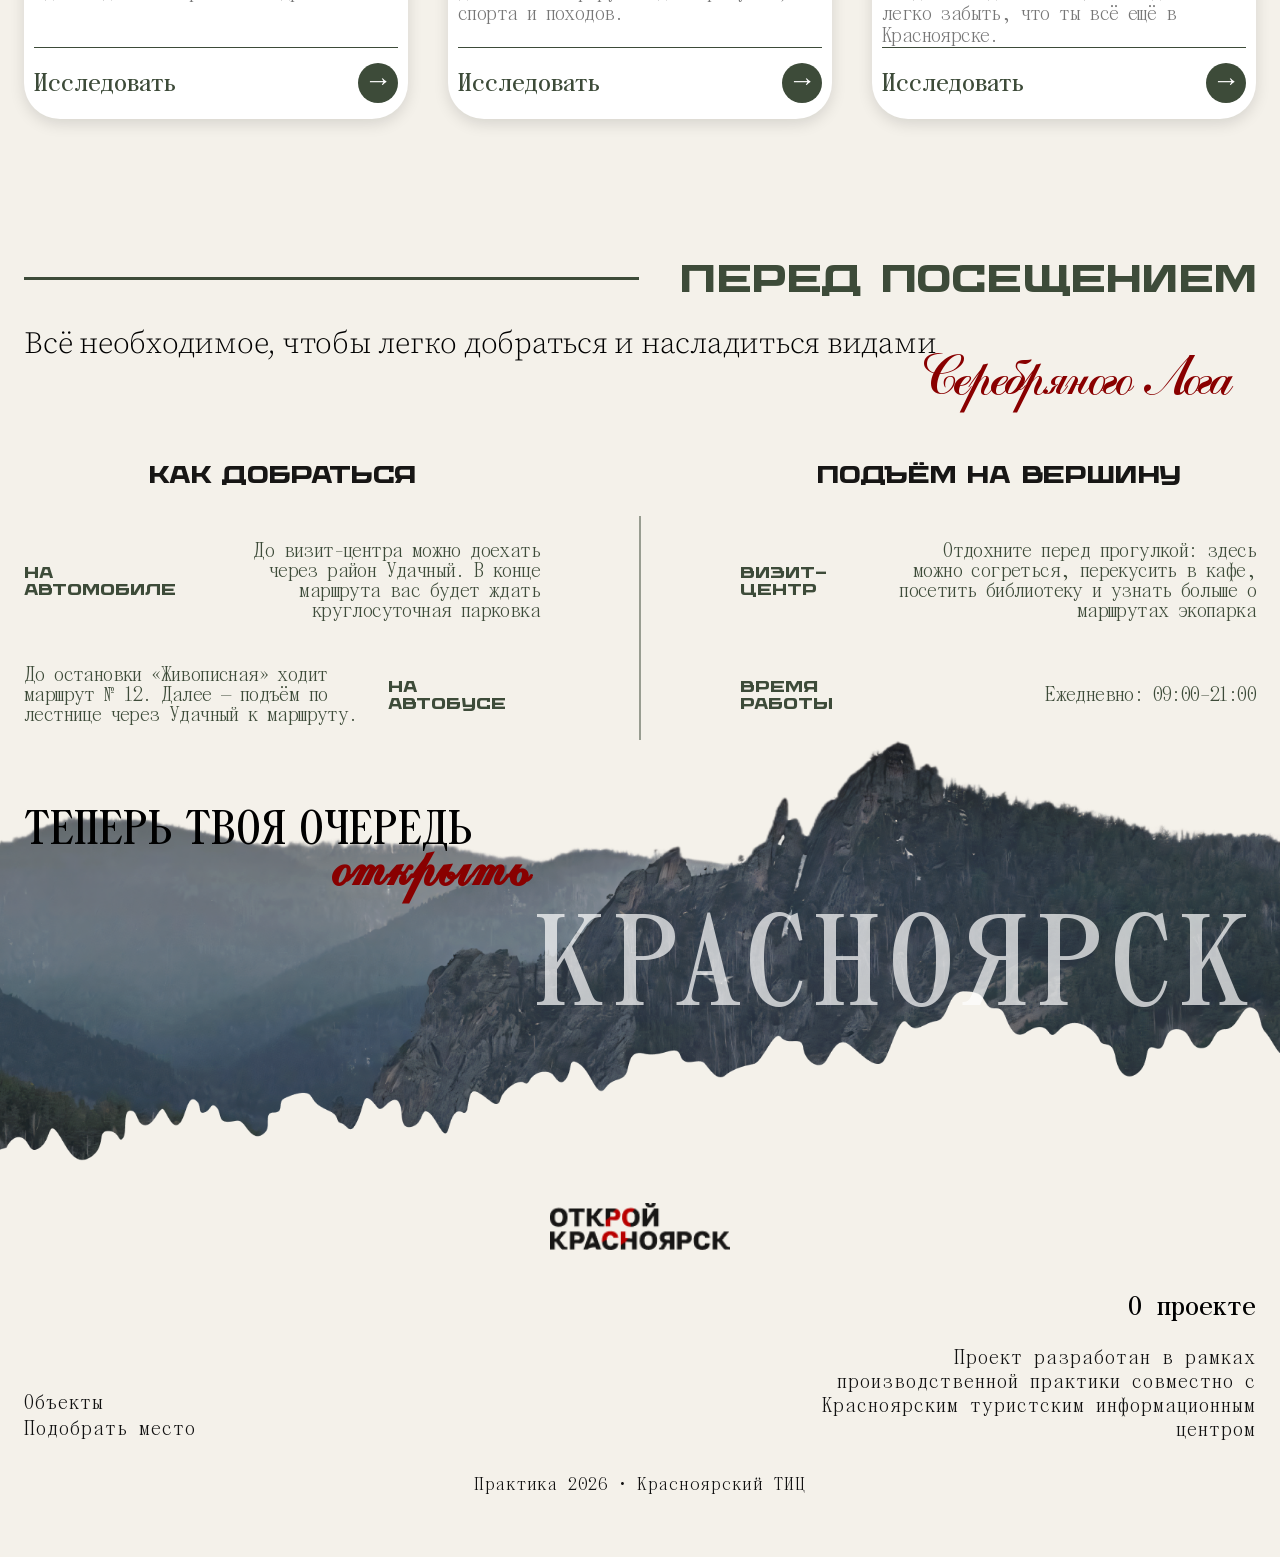
==== commit 1d1e8d9e: "g" ====
--- a/log.html
+++ b/log.html
@@ -217,7 +217,7 @@
             <h2>О проекте</h2>
             <p>
                 Проект разработан в рамках производственной практики 
-                совместно с Красноярским туристическим информационным центром
+                совместно с Красноярским туристским информационным центром
             </p>
         </div>
 
--- a/css/style.css
+++ b/css/style.css
@@ -42,7 +42,7 @@
 }
 
 @font-face {
-    font-family:'Wadik Bold';
+    font-family:'Wadik';
     src:url('../fonts/Wadik.ttf') format('truetype');
     font-style:normal;
     font-weight:700;
@@ -69,11 +69,17 @@
     font-weight: 700;
     font-style: normal;
 }
+
 *{
     margin:0;
     padding:0;
     box-sizing:border-box;
 }
+*,
+*::before,
+*::after{
+    box-sizing:border-box;
+}
 
 html{
     width:100%;
@@ -82,11 +88,12 @@
 
 body{
     width:100%;
-    min-width:320px;
+    min-width:0;
     background:#F4F1EA;
     font-family:Arial,sans-serif;
     overflow-x:hidden;
 }
+
 
 main,
 header,
@@ -108,6 +115,16 @@
     max-width:1440px;
     padding-inline:24px;
     margin:0 auto;
+    box-sizing:border-box;
+}
+
+.container,
+.container-main,
+.grid,
+.features-grid,
+.construct-grid,
+.route-grid{
+    min-width:0;
 }
 
 .header{
@@ -140,11 +157,26 @@
     object-position:center;
     filter:saturate(0.7);
     z-index:0;
-
-}
+}
+.hero1{
+    position:absolute;
+    width:200px;
+    height:auto;
+    z-index:2;
+    right:100px;
+    bottom:0;
+}
+.hero1{
+    left:50%;
+    top:50px;
+    transform:translateX(-50%);
+}
+
 
 .logo{
     flex-shrink:0;
+    outline:none;
+    -webkit-tap-highlight-color: transparent;
 }
 .logo img{
     width:140px;
@@ -222,7 +254,7 @@
     position:relative;
     z-index:1;
     display:grid;
-    grid-template-columns:repeat(12,1fr);
+    grid-template-columns:repeat(12,minmax(0,1fr));
     height:100%;
     }
 
@@ -247,6 +279,7 @@
 
 .section-head h2 {
     font-family: 'Wadik', sans-serif;
+    font-weight:400;
     font-size: clamp(24px, 3vw, 40px);
     color: #3D4B39;
     letter-spacing: -0.02em;
@@ -270,7 +303,7 @@
 .cards{
     grid-column:1 / 13; 
     display:grid;
-    grid-template-columns:repeat(3, 1fr);
+    grid-template-columns:repeat(3,minmax(0,1fr));
     gap:40px;
     margin-bottom: 70px;
 }
@@ -283,6 +316,8 @@
     transition: transform .3s, box-shadow .3s;
     display:flex;
     flex-direction:column;
+    width:100%;
+    max-width:100%;
 }
 
 .card:hover {
@@ -299,6 +334,7 @@
 
 .card h3{
     font-family:'Wadik';
+    font-weight:400;
     color:#3D4B39;
     font-size:20px;
     margin-top:15px;
@@ -340,6 +376,8 @@
     align-items:center;
     justify-content:center;
     text-decoration:none;
+    outline:none;
+    -webkit-tap-highlight-color: transparent;
 }
 .card-footer a:hover {
     transform: scale(1.08);
@@ -376,7 +414,7 @@
 .footer-content {
     display: flex;
     flex-direction: column;
-    gap: 170px;
+    gap: 180px;
 }
 .footer-desc {
     display: flex;
@@ -434,6 +472,8 @@
 }
 
 .footer-info a{
+    outline:none;
+    -webkit-tap-highlight-color: transparent;
     text-decoration:none;
     color:#111;
     font-family:'Panama Monospace';
@@ -444,6 +484,8 @@
 
 .footer-logo img{
     width:180px;
+    outline:none;
+    -webkit-tap-highlight-color: transparent;
 }
 
 .footer-columns{
@@ -513,16 +555,20 @@
 
 .modal-bg{
     position:absolute;
-    bottom:-10px;
-    left:0;
-    width:110%;
+    bottom:0;
+    left:50%;
+    transform:translateX(-50%);
+    width:auto;
     height:auto;
+    min-width:103%;
+    max-width:none;
     z-index:0;
+    bottom:-40px
 }
 
 .modal-window{
     position:relative;
-    width:1400px;
+    width:1300px;
     height:850px;
     max-width:90vw;
     max-height:90vh;
@@ -614,12 +660,13 @@
     top:220px;
     left:50%;
     transform:translateX(-50%);
-    width:500px;
+    width:min(500px, calc(100vw - 40px));
     height:70px;
     display:flex;
     align-items:center;
     justify-content:center;
-    font-family:'Panama Regular';
+    font-family:'Panama';
+    font-weight:400;
     font-size:24px;
     text-decoration:none;
     color:#fff;
@@ -648,8 +695,8 @@
 
 .modal-content p{
     position:absolute;
-    top:450px;
-    right:60px; 
+    bottom: 250px;
+    right:30px; 
     width:auto;
     font-family:'Panama Monospace';
     font-size:32px;
@@ -693,6 +740,8 @@
     gap:25px;
     width:1200px;
     margin-top:60px;
+    outline:none;
+    -webkit-tap-highlight-color: transparent;
 }
 
 
@@ -708,12 +757,14 @@
     justify-content:center;
 
     cursor:pointer;
-    transition:.3s;
+    transition:.1s;
 
     appearance:none;
     -webkit-appearance:none;
     outline:none;
-}
+    -webkit-tap-highlight-color: transparent;
+}
+
 .answer-card:focus,
 .answer-card:focus-visible{
     outline:none;
@@ -740,6 +791,7 @@
     font-size:20px;
     line-height: 1em;
     letter-spacing:-0.02em;
+    color: #000;
 }
 
 .answer-card p{
@@ -750,6 +802,7 @@
     line-height: 1em;
     letter-spacing:-0.04em;
     padding-top: 20px;
+    color: #000;
 }
 
 .modal-arrows{
@@ -761,6 +814,8 @@
     justify-content:space-between;
     padding:0 50px;
     z-index:2;
+    outline:none;
+    -webkit-tap-highlight-color: transparent;
 }
 
 .modal-arrows button{
@@ -782,22 +837,28 @@
 }
 
 .result.active{
-    margin-top:80px;
-    height:100%;
-    padding:10px 30px;
-    display:flex;
-    flex-direction:column;
-    align-items:center;
-    position:relative;
+    overflow-y:auto;
+    height:calc(100% - 100px);
+    padding-bottom:40px;
+}
+.constructor-modal{
+    touch-action:none;
+}
+
+.result{
+    touch-action:auto;
+    
 }
 
 .result h1{
-    font-family:'Panama Bold';
+    font-family:'Panama';
+    font-weight:700;
     font-size: 48px;
     letter-spacing: -0.05em;
     color: #890000;
     line-height: 0.9em;
 }
+
 
 .result h2{
     font-family:'Panama Monospace';
@@ -827,6 +888,8 @@
     flex-direction:column;
     transition:.3s;
     cursor:pointer;
+    outline:none;
+    -webkit-tap-highlight-color: transparent;
 }
 
 .modal-card:hover{
@@ -843,11 +906,13 @@
 
 .modal-card h3{
     font-family:'Wadik';
+    font-weight:400;
     font-size:18px;
     margin:10px 20px 15px;
     line-height: 1em;
     letter-spacing: -0.05em;
 }
+
 
 .modal-card p{
     font-family:'Panama Monospace';
@@ -880,10 +945,13 @@
 
 .result-back{
     position:absolute;
-    bottom:230px;
+    bottom:30px;
     left:50px;
     width:50px;
     height:50px;
+    flex-shrink:0;
+    min-width:40px;
+    min-height:40px;
     border-radius:50%;
     border:none;
     background:rgba(137,0,0,.5);
@@ -893,10 +961,354 @@
     display: flex;
     justify-content:center;
     transition:.3s;
-}
+    outline:none;
+    -webkit-tap-highlight-color: transparent;
+}
+
 .result-back:hover {
     transform:translateY(-2px);     
 } 
+
+    
+@media(max-width:1350px){
+   .modal-head{
+        padding:24px 28px;
+    }
+
+    .modal-content{
+        margin-top:36px;
+        padding:0 24px 24px;
+    }
+
+    .modal-content h2,
+    .modal-test h2{
+        font-size:28px;
+        text-align:center;
+    }
+
+    .modal-content h1{
+        font-size:48px;
+        text-align:center;
+    }
+
+    .modal-btn{
+        position:relative;
+        top:auto;
+        left:auto;
+        transform:none;
+        margin-top:24px;
+        width:min(100%, 360px);
+        height:60px;
+        font-size:22px;
+    }
+
+    .modal-btn:hover{
+        transform:translateY(-2px);
+    }
+
+    .modal-content p{
+        bottom: 140px;
+        width:100%;
+        margin-bottom: 20px;
+        font-size:20px;
+    }
+
+    .modal-test,
+    .result{
+        margin-top:32px;
+        padding:0 24px 24px;
+        height:auto;
+    }
+
+    .modal-test h1{
+        font-size:36px;
+        text-align:center;
+    }
+
+    .answers{
+        width:100%;
+        max-width:100%;
+        grid-template-columns:repeat(2, minmax(0, 1fr));
+        gap:18px;
+        margin-top:24px;
+    }
+
+    .answer-card{
+        height:auto;
+        min-height:180px;
+        padding:16px 12px;
+    }
+
+    .modal-arrows{
+        position:relative;
+        left:auto;
+        bottom:auto;
+        width:100%;
+        margin-top:20px;
+        padding:0;
+    }
+
+    .modal-cards{
+    grid-template-columns:repeat(2, minmax(0,1fr));
+    gap:20px;
+    margin-top:30px;
+}
+
+.modal-card{
+    width:100%;
+}
+
+.modal-card:nth-child(3){
+    grid-column:1 / 3;
+    width:calc(50% - 15px);
+    justify-self:center;
+}
+
+    .result.active{
+        margin-top:20px;
+        padding:0 15px 15px;
+    }
+
+    .result h1{
+        font-size:36px;
+        text-align:center;
+    }
+
+    .result h2{
+        font-size:24px;
+        text-align:center;
+    }
+
+    .result-back{
+        position:relative;
+        left:auto;
+        bottom:auto;
+        margin-top:10px;
+        width: 40px;
+    height: 40px;
+    font-size: 25px;
+    }
+}
+
+@media(max-width:640px){
+       .modal-arrows button{
+    width:45px;
+    height:45px;
+    font-size:30px;
+}
+   
+    .modal-window{
+        width:calc(100vw - 32px);
+        height:90vh;
+        max-height:70vh;
+        border-radius:22px;
+    }
+
+    .modal-content {
+        margin-top: 80px;
+        padding: 0 24px 24px;
+    }
+
+    .modal-head{
+        padding:18px 18px 12px;
+        grid-template-columns:auto 1fr auto;
+        gap:10px;
+    }
+
+    .modal-head img{
+        width:78px;
+        height:auto;
+    }
+
+    .step{
+        font-size:16px;
+    }
+
+    .modal-content,
+    .modal-test,
+    .result{
+        padding-left:16px;
+        padding-right:16px;
+        margin-top: 40px;
+    }
+
+    .modal-content h2,
+    .modal-test h2{
+        font-size:22px;
+    }
+
+    .modal-content h1{
+        font-size:34px;
+    }
+
+    .modal-test h1{
+        font-size:28px;
+    }
+
+    .modal-btn{
+        height:54px;
+        font-size:18px;
+        width:min(100%, 320px);
+    }
+
+    .modal-content p{
+        font-size:16px;
+        bottom: 180px;
+        
+    }
+
+    .answer-card{
+        min-height:150px;
+        padding:14px 12px;
+    }
+
+    .answer-card img{
+        width:56px;
+        height:56px;
+        margin-bottom:10px;
+    }
+
+    .answer-card h3{
+        font-size:16px;
+    }
+
+    .answer-card p{
+        font-size:14px;
+        padding-top:8px;
+    }
+
+    .modal-cards{
+        grid-template-columns:1fr;
+    }
+
+    .modal-card:nth-child(3){
+        grid-column:auto;
+        max-width:none;
+        width:100%;
+        justify-self:auto;
+    }
+    .modal-card{
+    height:auto;
+    min-height:300px;
+}
+
+    .modal-card img{
+        height:180px;
+    }
+
+    .modal-card h3{
+        font-size:16px;
+    }
+
+    .modal-card p{
+        font-size:16px;
+    }
+
+
+    .result h1{
+        font-size:28px;
+    }
+
+    .result h2{
+        font-size:18px;
+    }
+    
+}
+
+@media(max-width:480px){
+    .modal-arrows button{
+    width:25px;
+    height:25px;
+    font-size:20px;
+}
+    .modal-cards {
+        margin-top: 10px;
+    }
+
+   
+    .modal-window{
+        border-radius:18px;
+        height: 550px;
+    }
+
+    .modal-head{
+        padding:14px 14px 10px;
+    }
+
+    .modal-head img{
+        width:60px;
+    }
+
+    .modal-close{
+        font-size:28px;
+    }
+
+    .modal-content h2,
+    .modal-test h2{
+        font-size:19px;
+    }
+
+    .modal-content h1{
+        font-size:28px;
+    }
+
+    .modal-test h1{
+        font-size:24px;
+    }
+
+    .modal-btn{
+        height:50px;
+        font-size:16px;
+    }
+    
+    .modal-content{
+        margin-top: 30px;
+    }
+    .modal-content p{
+    right: 10px;
+    font-size: 13px;
+}
+    .answers {
+        gap: 10px;
+        margin-top: 15px;
+    }
+
+
+    .answer-card{
+        min-height:130px;
+        padding:10px 8px;
+    }
+
+    .answer-card h3{
+        font-size:14px;
+    }
+
+    .answer-card p{
+        font-size:12px;
+       
+    }
+
+
+    .result h1{
+        font-size:22px;
+    }
+
+    .result h2{
+        font-size:16px;
+    }
+
+}
+@media(max-width:350px){
+    .modal-card {
+        height: auto;
+        min-height: 270px;
+    }
+        .result h1 {
+        font-size: 14px;
+        text-align: center;
+    }
+}
+
 
 /* ==========================
    АДАПТИВ
@@ -992,6 +1404,7 @@
     }
 }
 
+
 @media(max-width:900px){
     .hero-bg{
         min-height:560px;
@@ -1072,10 +1485,6 @@
         bottom:24px;
     }
 
-    .slider-window{
-        overflow:hidden;
-        width:100%;
-    }
 }
     @media(max-width:768px){
         .nav a {
@@ -1129,6 +1538,35 @@
     gap: 20px;
 }
 }
+@media(max-width:640px){
+.features-grid,
+    .route-grid,
+    .visit-desc{
+        grid-template-columns:1fr;
+    }
+
+
+    .section-head,
+    .section-desc,
+    .features-text,
+    .features-card,
+    .route-desc,
+    .cards,
+    .section-head-left,
+    .section-head-right,
+    .visit-desc{
+        grid-column:1 / -1;
+    }
+
+}
+@media(max-width:640px){
+    .cards{
+        grid-template-columns:1fr;
+    }
+
+    
+}
+
 
 @media(max-width:600px){
     .hero-bg{
@@ -1211,13 +1649,14 @@
     .footer-info a{
         font-size: 16px;
     }
+    
+    .nav a {
+        font-size: 13px;
+    } 
+
 
 }
 @media(max-width:480px){
-    .container,
-    .container-main{
-        padding-top:20px;
-    }
 
     .logo img{
     width:80px;
@@ -1231,9 +1670,6 @@
     height:18px;
 }
 
-    .nav a {
-        font-size: 15px;
-    } 
 
     .hero-bg{
         min-height:540px;
@@ -1283,6 +1719,35 @@
     .logo img {
         width: 50px;
     }
-
-
-}+}
+
+@media(max-width:360px){
+
+    .container,
+    .container-main{
+        padding-inline:10px;
+    }
+
+    .card{
+        padding:8px;
+        border-radius:24px;
+    }
+
+    .card img{
+        border-radius:24px;
+    }
+    .cards,
+    .features-card{
+        grid-template-columns:1fr;
+        width:100%;
+    }
+
+    .card,
+    .features-card-text,
+    .features-card-images{
+        width:100%;
+        min-width:0;
+    }
+
+}
+
--- a/css/log.css
+++ b/css/log.css
@@ -121,6 +121,25 @@
     .log-text{
         padding-top: 0px;
     }
+    .route-log {
+    padding-top: 40px;
+}
+    .route-log-desc {
+        margin-top: 20px;
+        margin-bottom: 20px;
+    }
+    .route-grid {
+    gap: 20px;
+}
+}
+@media(max-width:640px){
+.route-log {
+    padding-top: 30px;
+}
+    .route-log-desc {
+        margin-top: 10px;
+        margin-bottom: 10px;
+    }   
 }
 
 @media(max-width:550px){
@@ -164,6 +183,10 @@
         font-size:16px;
         text-align:center;
     }
+       .route-log-desc {
+        font-size: 18px;
+    }
+
 }
 
 @media(max-width:405px){
@@ -186,4 +209,7 @@
         font-size:13px;
         text-align:center;
     }
+    .route-grid {
+    gap: 0px;
+}
 }
--- a/css/object.css
+++ b/css/object.css
@@ -1,6 +1,6 @@
 .features-grid{
     display:grid;
-    grid-template-columns:repeat(12,1fr);
+    grid-template-columns:repeat(12, minmax(0,1fr));
     gap:30px;
 }
 .features{
@@ -31,7 +31,7 @@
     grid-column: 1/13;
     margin-top:30px;
     display:grid;
-    grid-template-columns:repeat(2,1fr);
+    grid-template-columns:repeat(2, minmax(0,1fr));
     gap:40px;
 }
 .features-card-images,
@@ -57,7 +57,7 @@
     display:flex;
     justify-content:center;
     align-items:center;
-    font-family:'Wadik Bold';
+    font-family:'Wadik';
     font-size:clamp(18px, 2vw, 24px);
     color:#fff;
     text-align:center;
@@ -66,7 +66,8 @@
 }
 
 .features-card-text h3{
-    font-family:'Wadik Bold';
+    font-family:'Wadik';
+    font-weight:700;
     font-size:clamp(20px, 2.2vw, 24px);
     line-height:1;
     color:#3D4B39;
@@ -77,10 +78,13 @@
     background:#F4F1EA;
     padding:clamp(24px, 3vw, 50px);
     display:grid;
-    grid-template-rows:auto auto;
+    grid-template-columns:minmax(0,1fr) 200px;
     column-gap:20px;
+    min-width:0;
+    width:100%;
 }
 .features-card-text img{
+    
     width:200px;
     justify-self:center;
     align-self:center;
@@ -94,6 +98,12 @@
     line-height:1.15;
     letter-spacing: -0.03em;
     color:#3D4B39;
+}
+
+.features-card > *,
+.route-grid > *,
+.features-grid > *{
+    min-width:0;
 }
 
 .route-continue{
@@ -117,7 +127,7 @@
 }
 .route-grid{
     display:grid;
-    grid-template-columns:repeat(12,1fr);
+    grid-template-columns:repeat(12, minmax(0,1fr));
     gap:30px;
 }
 .route-desc{
@@ -138,7 +148,8 @@
 
 .section-head-left h2{
     margin:0;
-    font-family:Wadik,sans-serif;
+    font-family:'Wadik',sans-serif;
+    font-weight:400;
     font-size:clamp(24px, 3vw, 40px);
     color:#3D4B39;
     letter-spacing:-0.02em;
@@ -170,7 +181,8 @@
 
 .section-head-right h2{
     margin:0;
-    font-family:Wadik,sans-serif;
+    font-family:'Wadik',sans-serif;
+    font-weight:400;
     font-size:clamp(24px, 3vw, 40px);
     color:#3D4B39;
     letter-spacing:-0.02em;
@@ -178,7 +190,7 @@
     line-height:1.05;
 }
 .cards-route{
-    grid-template-columns:repeat(3,1fr);
+    grid-template-columns:repeat(3,minmax(0,1fr));
 }
 
 .before-visit{
@@ -187,7 +199,7 @@
 }
 .visit-grid{
     display:grid;
-    grid-template-columns:repeat(12,1fr);
+    grid-template-columns:repeat(12,minmax(0,1fr));
     gap:30px;
     align-items:end;
     margin-bottom:50px;
@@ -195,7 +207,7 @@
 .visit-desc{
     grid-column:1/13;
     display:grid;
-    grid-template-columns:repeat(12,1fr);
+    grid-template-columns:repeat(12,minmax(0,1fr));
 }
 .visit-desc p{
     grid-column: 1/13;
@@ -212,14 +224,14 @@
     font-size: clamp(44px, 5vw, 86px);
     letter-spacing: -0.04em;
     color: #890000;
-    transform: translateX(25%);
+    transform: translateX(15%);
     line-height: 0.8em;
     text-align: end;
 }
 
 .visit-info{
     display:grid;
-    grid-template-columns:repeat(2,1fr);
+    grid-template-columns:repeat(2,minmax(0,1fr));
     gap:80px;
     position:relative;
 }
@@ -321,10 +333,20 @@
    АДАПТИВ
 ========================== */
 @media(max-width:1200px){
+    
     .features-card{
         gap:24px;
     }
 
+    .features-card-text img {
+    width: 150px;
+    justify-self:flex-end;
+}
+
+.features-card-text h3 {
+        padding: 10px;
+}
+
     .visit-info{
         gap:40px;
     }
@@ -340,24 +362,33 @@
 
 @media(max-width:1100px){
     .features-card-text img{
-    width:160px;
-}
-
-}
-
+    width:110px;
+}
+.cards.cards-route{
+ grid-template-columns:repeat(2,1fr);
+}
+
+.cards.cards-route .card:last-child{
+ grid-column:1 / 3;
+ width:50%;
+}
+}
 
 @media(max-width:1100px){
     .cards.cards-route{
-        grid-template-columns:repeat(2, 1fr);
-        gap:25px;
-    }
+        grid-template-columns:repeat(2,minmax(0,1fr));
+    }
+
 
     .cards.cards-route .card:last-child{
-        grid-column:1 / 3;
+        grid-column:1 / -1;
         width:50%;
         justify-self:center;
     }
-}
+
+
+}
+
 
 @media(max-width:900px){
     .features-card{
@@ -369,16 +400,21 @@
         align-items:center;
         gap:20px;
     }
+    .features-card-text h3 {
+    padding-top: 10px;
+}
 
     .features-card-text h3,
     .features-card-text p{
         grid-column:1;
     }
 
+
     .features-card-text img{
         grid-column:2;
         grid-row:1 / 3;
-        width:100%;
+        width:200px;
+    max-width:100%;
     }
 
     .section-head-left,
@@ -436,7 +472,11 @@
         justify-content:flex-start;
         flex-wrap:wrap;
     }
-}
+
+    }
+
+
+
 
 @media(max-width:768px){
     .features,
@@ -463,31 +503,90 @@
     
 }
 
-@media(max-width:500px){
-
-        .features-card {
-        gap: 10px;
+@media(max-width:600px){
+    .features-card-text{
+        grid-template-columns:1fr;
+    }
+
+    .features-card-text img{
+        width:160px;
+        justify-self:center;
+    }
+
+    .features-card-text p{
+        grid-column:auto;
     }
 }
 
 
 @media(max-width:640px){
-
+     .features-grid{
+        grid-template-columns:1fr;
+    }
+.features-grid,
+    .objects-grid,
+    .route-grid,
+    .visit-grid{
+        grid-template-columns:1fr;
+    }
+
+.features-grid {
+    gap: 0px;
+    padding-top: 10px;
+}
+.features-text {
+    padding-top: 10px;
+    padding-bottom: 10px;
+}
+  
+    .route-desc,
+    .features-text,
+    .visit-desc,
+    .section-head,
+    .section-head-left,
+    .section-head-right{
+        grid-column:1;
+        width:100%;
+        max-width:100%;
+    }
+
+
+    .cards,
     .cards.cards-route{
-        grid-template-columns:1fr;
-    }
+        grid-column:1;
+        grid-template-columns:1fr;
+        width:100%;
+    }
+
+
+    .cards.cards-route{
+        grid-template-columns:1fr;
+    }
+
 
     .cards.cards-route .card:last-child{
         grid-column:auto;
         width:100%;
-    }
+        justify-self:stretch;
+    }
+    .features-card-text{
+        grid-template-columns:1fr;
+    }
+
+    .features-card-text img{
+        grid-column:auto;
+        width:140px;
+        justify-self:center;
+    }
+
 
 }
 @media(max-width:480px){
+    
     .features,
     .route-continue,
     .before-visit{
-        padding-top:0px;
+        padding-top:30px;
     }
     .features-card-text{
         padding:16px;
@@ -519,10 +618,18 @@
     .features-card-text{
         grid-template-columns:1fr;
     }
+    .features-card-text h3{
+        font-size:16px;
+    }
+    .features-card-images p {
+    font-size:16px;
+}
 
     .features-card-text h3,
     .features-card-text p{
         grid-column:1;
+    justify-self:center;
+    text-align:center;
     }
 
     .features-card-text img{
@@ -534,13 +641,46 @@
 }
 
 @media(max-width:380px){
+    .features-card-images p{
+        font-size:15px;
+    }
     .features-card-text p{
-        font-size:16px;
-    }
-
+        margin-top: 10px;
+        font-size:15xpx;
+    }
+    .features-card-text {
+        padding: 5px;
+        gap: 8px;
+    }
     .features-card-text img{
         width:100px;
-    }
-
-
-}+        max-width:100%;
+    }
+
+    .features-card-text img{
+        width:80px;
+    }
+    .card p {
+        font-size: 16px;
+    }
+
+}
+
+@media(max-width:360px){
+
+    .features-card,
+    .features-card-text{
+        width:100%;
+        min-width:0;
+    }
+
+    .features-card-text img{
+        width:100px;
+        max-width:100%;
+    }
+
+    .features-card-text p{
+        font-size:15px;
+    }
+}
+
--- a/css/main.css
+++ b/css/main.css
@@ -55,7 +55,7 @@
 }
 
 .hero-info h2{
-    font-family: 'Panama Regular';
+    font-family:'Panama';
     font-weight:400;
     display:flex;
     justify-content:flex-end;
@@ -78,7 +78,8 @@
     align-items:center;
     justify-content:center;
 
-    font-family:'Panama Regular';
+    font-family:'Panama';
+    font-weight:400;
     font-size:clamp(18px, 2vw, 24px);
     text-decoration:none;
     color:#fff;
@@ -93,6 +94,9 @@
         background .3s,
         border-color .3s,
         box-shadow .3s;
+
+        outline:none;
+    -webkit-tap-highlight-color: transparent;
 }
 
 .hero-btn:hover{
@@ -138,12 +142,18 @@
     justify-self:end;
     display:flex;
     gap:12px;
+    padding:0;
+    align-self: flex-end;
 }
 
 .objects-grid .slider-window{
     grid-column:1 / -1;
     overflow:hidden;
-    padding:15px 0;
+}
+
+.cards:not(.cards-slider) .card{
+    width:100%;
+    max-width:100%;
 }
 
 .arrows button{
@@ -178,6 +188,33 @@
     transform:translateX(3px) translateY(-2px);
 }
 
+.slider-next.hint{
+    animation:arrowHint .6s ease 2;
+}
+.slider-window{
+    width:100%;
+    max-width:100%;
+    min-width:0;
+    overflow:hidden;
+    touch-action:pan-y;
+}
+
+.slider-window::-webkit-scrollbar{
+    display:none;
+}
+
+.cards-slider{
+    display:flex;
+    gap:40px;
+    transition:transform .4s ease;
+    will-change:transform;
+}
+
+.cards-slider .card{
+    flex-shrink:0;
+}
+
+
 /*констурткор*/
 
 .construct{
@@ -196,6 +233,11 @@
     display:flex;
     flex-direction:column;
     gap:20px;
+}
+.construct-content,
+.construct-visual{
+    width:100%;
+    max-width:100%;
 }
 
 .construct-content span{
@@ -226,7 +268,8 @@
     border-radius:36px;
     text-decoration:none;
 
-    font-family:'Panama Regular';
+    font-family:'Panama';
+    font-weight:400;
     font-size:clamp(18px, 2vw, 24px);
     color:#fff;
 
@@ -236,6 +279,9 @@
         transform .3s,
         background .3s,
         box-shadow .3s;
+
+        outline:none;
+    -webkit-tap-highlight-color: transparent;
 }
 
 .main-btn:hover{
@@ -256,6 +302,15 @@
     margin-left: min(600px, 35vw);
     margin-top: -50px;
 }
+@keyframes arrowHint {
+    0%,100%{
+        transform:translateX(0);
+    }
+    50%{
+        transform:translateX(8px);
+    }
+}
+
 
 .construct-content p {
     font-family: 'Panama Monospace';
@@ -266,45 +321,9 @@
     margin-top: 10%;
 }
 
-.slider-window{
-    grid-column:1 / 13;
-    padding:15px 0;
-    position:relative;
-}
-.slider-window{
-    overflow-x:auto;
-    scroll-snap-type:x mandatory;
-    -webkit-overflow-scrolling:touch;
-}
-.slider-window::-webkit-scrollbar{
-    display:none;
-}
-
-.cards-slider .card{
-    scroll-snap-align:start;
-}
-.cards-slider{
-    display:flex !important;
-    flex-wrap:nowrap;
-    gap:40px;
-    transition:transform .5s ease;
-    width:max-content;
-    margin-bottom:0;
-    grid-column:auto;
-    grid-template-columns:none;
-    will-change:transform;
-}
-
-.cards-slider .card{
-    flex:0 0 auto;
-    max-width:100%;
-    min-width:0;
-    box-sizing:border-box;
-}
-
 .map-grid{
     display:grid;
-    grid-template-columns:repeat(12,1fr);
+    grid-template-columns:repeat(12,minmax(0,1fr));
 }
 
 .section-map{
@@ -344,6 +363,8 @@
         color .25s,
         transform .25s,
         box-shadow .25s;
+        outline:none;
+    -webkit-tap-highlight-color: transparent;
 }
 
 .map-label:hover{
@@ -359,7 +380,7 @@
 .map-popup{
     position:absolute;
     left:110%;
-    top:50%;
+    top:-400%;
     transform:translateY(-50%);
     width:300px;
     background:white;
@@ -381,7 +402,8 @@
 }
 
 .popup-content h3{
-    font-family:Wadik;
+    font-family:'Wadik';
+    font-weight:400;
     color:#3D4B39;
     font-size:20px;
     margin-top:5px;
@@ -406,6 +428,18 @@
     color:#3D4B39;
     margin-bottom:5px;
 }
+
+.ostrov .map-popup{
+    top: -500%;
+    left:-40%;
+
+}
+.dolina .map-popup{
+    left:110%;
+    top:-100%;
+}
+
+
 .log{
     
     left:-2%;
@@ -549,20 +583,34 @@
 }
 }
 
+@media(max-width:1000px){
+    .map-popup{
+        width: 250px;
+    }
+    .popup-content h3 {
+        font-size: 18px;
+    }
+
+    .popup-content p {
+        font-size: 16px;
+        margin-bottom: 10px;
+
+    }
+
+    .map-popup a {
+    font-size: 18px;
+}
+
+
+}
+
+
 
 @media(max-width:900px){
 
-    .cards-slider{
-        display:flex;
-        gap:20px;
-    }
-
-
-    .cards-slider .card{
-        min-width:85%;
-        flex-shrink:0;
-    }   
-    
+   .cards {
+    margin-bottom: 20px;
+}
     
     .section-head{
         gap:10px;
@@ -572,7 +620,8 @@
         grid-column:1 / -1;
         margin-bottom:12px;
     }
-     .objects-grid .section-desc{
+    
+    .objects-grid .section-desc{
         grid-column:1 / -1;
         text-align:center;
         justify-self:center;
@@ -594,9 +643,8 @@
     .objects-grid .arrows{
     display:flex;
     justify-content:space-between;
-    width:100%;
-    padding:0 20px;
-}
+    margin-top: -20px;
+    }
     
     .objects-grid .section-desc{
         font-size:24px;
@@ -605,13 +653,15 @@
     }
 
 
-    .slider-window{
-        padding:8px 0 0;
-    }
-
     .cards-slider{
-        gap:20px;
-    }
+    gap:20px;
+}
+
+    .cards-slider .card{
+            flex:0 0 85%;
+            width:85%;
+        }
+
 
     .map-label {
     padding:5px 10px;
@@ -634,6 +684,11 @@
 }
 
 @media(max-width:768px){
+     .card:hover{
+        transform:none;
+    }
+    
+
     .hero-title h1{
         font-size: 88px;
     }
@@ -689,9 +744,6 @@
         gap:40px;
     }
 
-    .slider-window .cards-slider .card img{
-        height:180px;
-    }
     .construct-grid{
         grid-template-columns:1fr;
         gap: 5px;
@@ -735,7 +787,28 @@
     }
 }
 
+@media (max-width: 640px){
+
+    .objects-grid{
+        grid-template-columns:repeat(1, minmax(0,1fr));
+    }
+
+    .objects-grid .section-desc,
+    .objects-grid .section-head,
+    .objects-grid .slider-window,
+    .objects-grid .arrows{
+        grid-column:1;
+    }
+
+}
+
+
 @media (max-width: 600px){
+    .construct-content,
+.construct-visual{
+    width:100%;
+    max-width:100%;
+}
     .objects-grid .section-desc{
         font-size:20px;
     }
@@ -743,10 +816,6 @@
         display: none;
     }
     
-    .cards-slider{
-        gap:16px;
-    }
-   
 }
 
 @media(max-width:540px){
@@ -759,7 +828,7 @@
     }
     .hero-subtitle {
         padding-left: 10px;
-        justify-content: flex-start;
+        justify-content: flex-endgit add ;
     }
     
     .hero-info h2 {
@@ -799,6 +868,15 @@
     }
 }
 @media(max-width:480px){
+     
+    .route-desc {
+        font-size: 18px;
+    }
+
+    .objects-grid .section-desc {
+        font-size: 18px;
+    }
+
     .hero-title h1{
     font-size:70px;
     }
@@ -818,6 +896,9 @@
 }
 
 @media(max-width:368px){
+    .objects-grid .section-desc{
+    grid-column:1;
+}
     .main-btn{
         width:200px;
         height:60px;
@@ -838,5 +919,14 @@
         .hero-title {
         padding-left: 6px;
     }
+
+
+    .cards {
+        margin-bottom: 0px;
+    }
+
+    .objects-grid .arrows {
+        margin-top: -10px;
+    }
       
 }
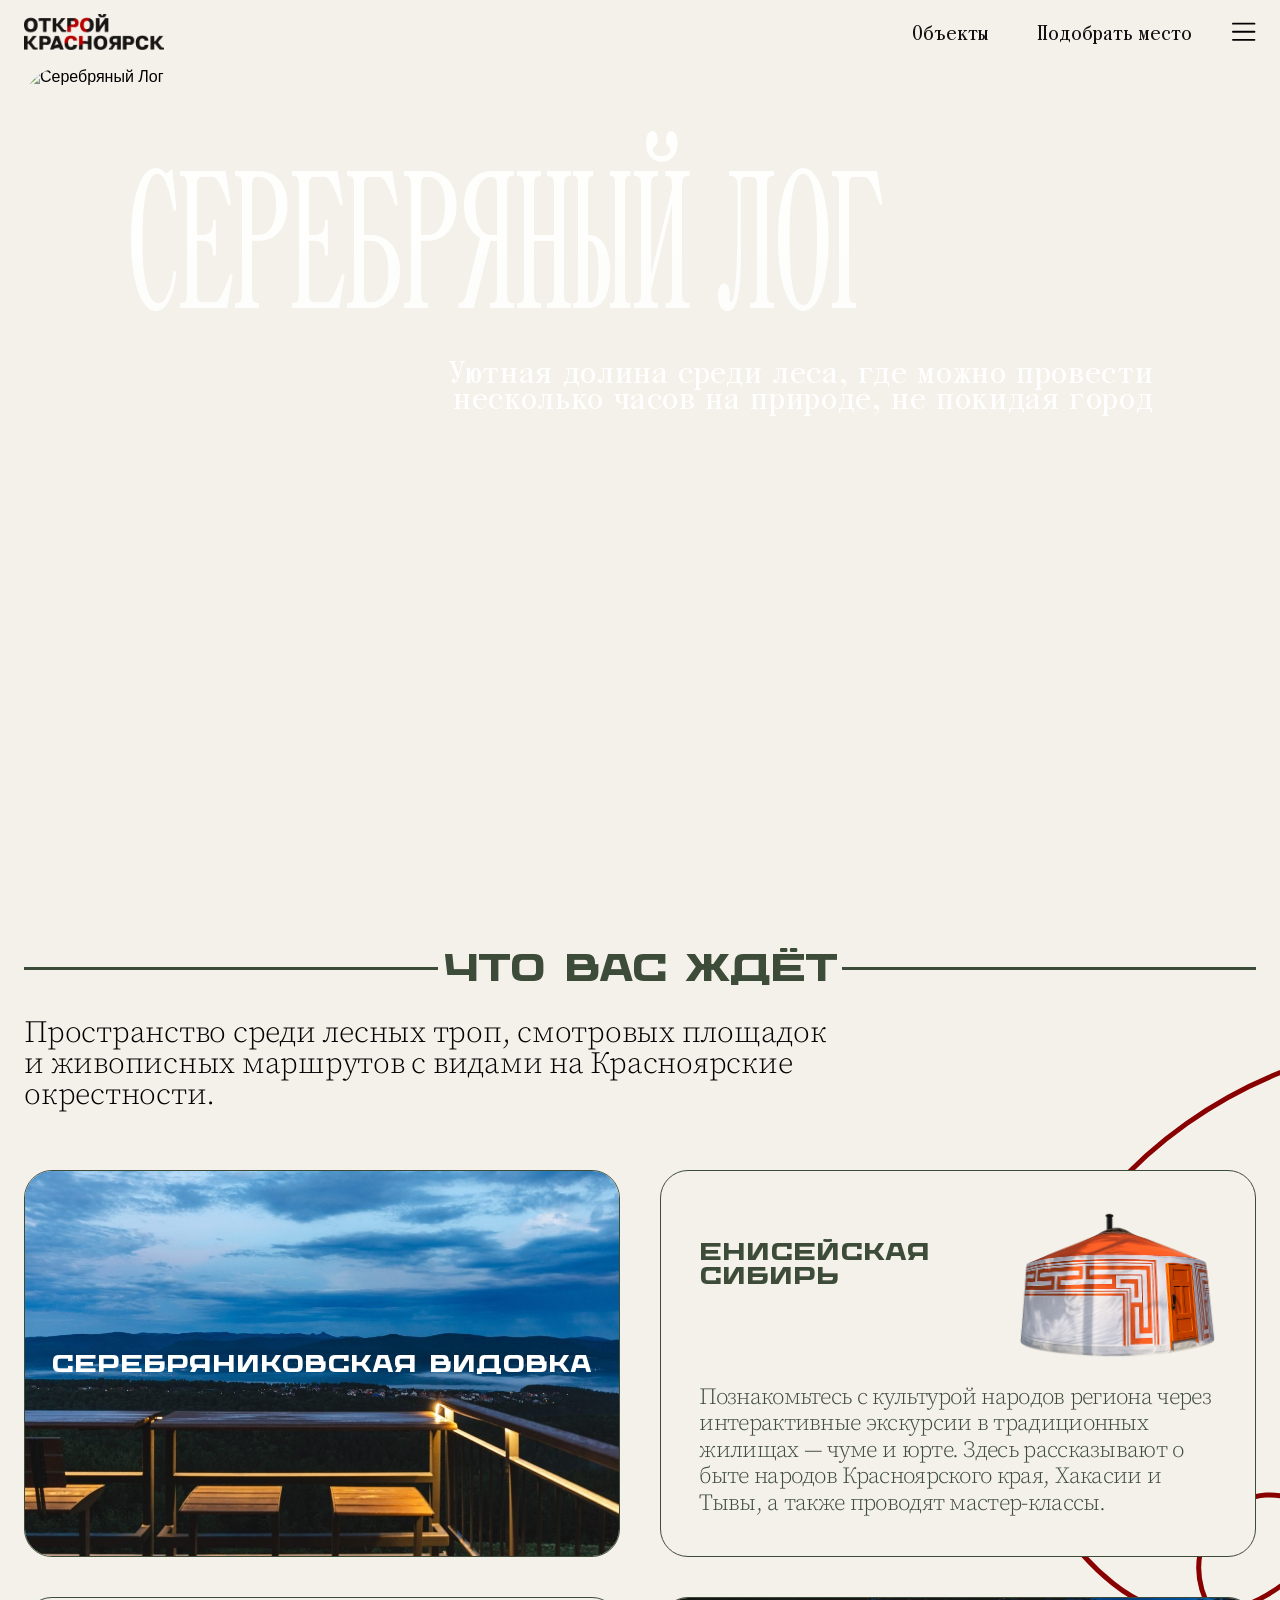
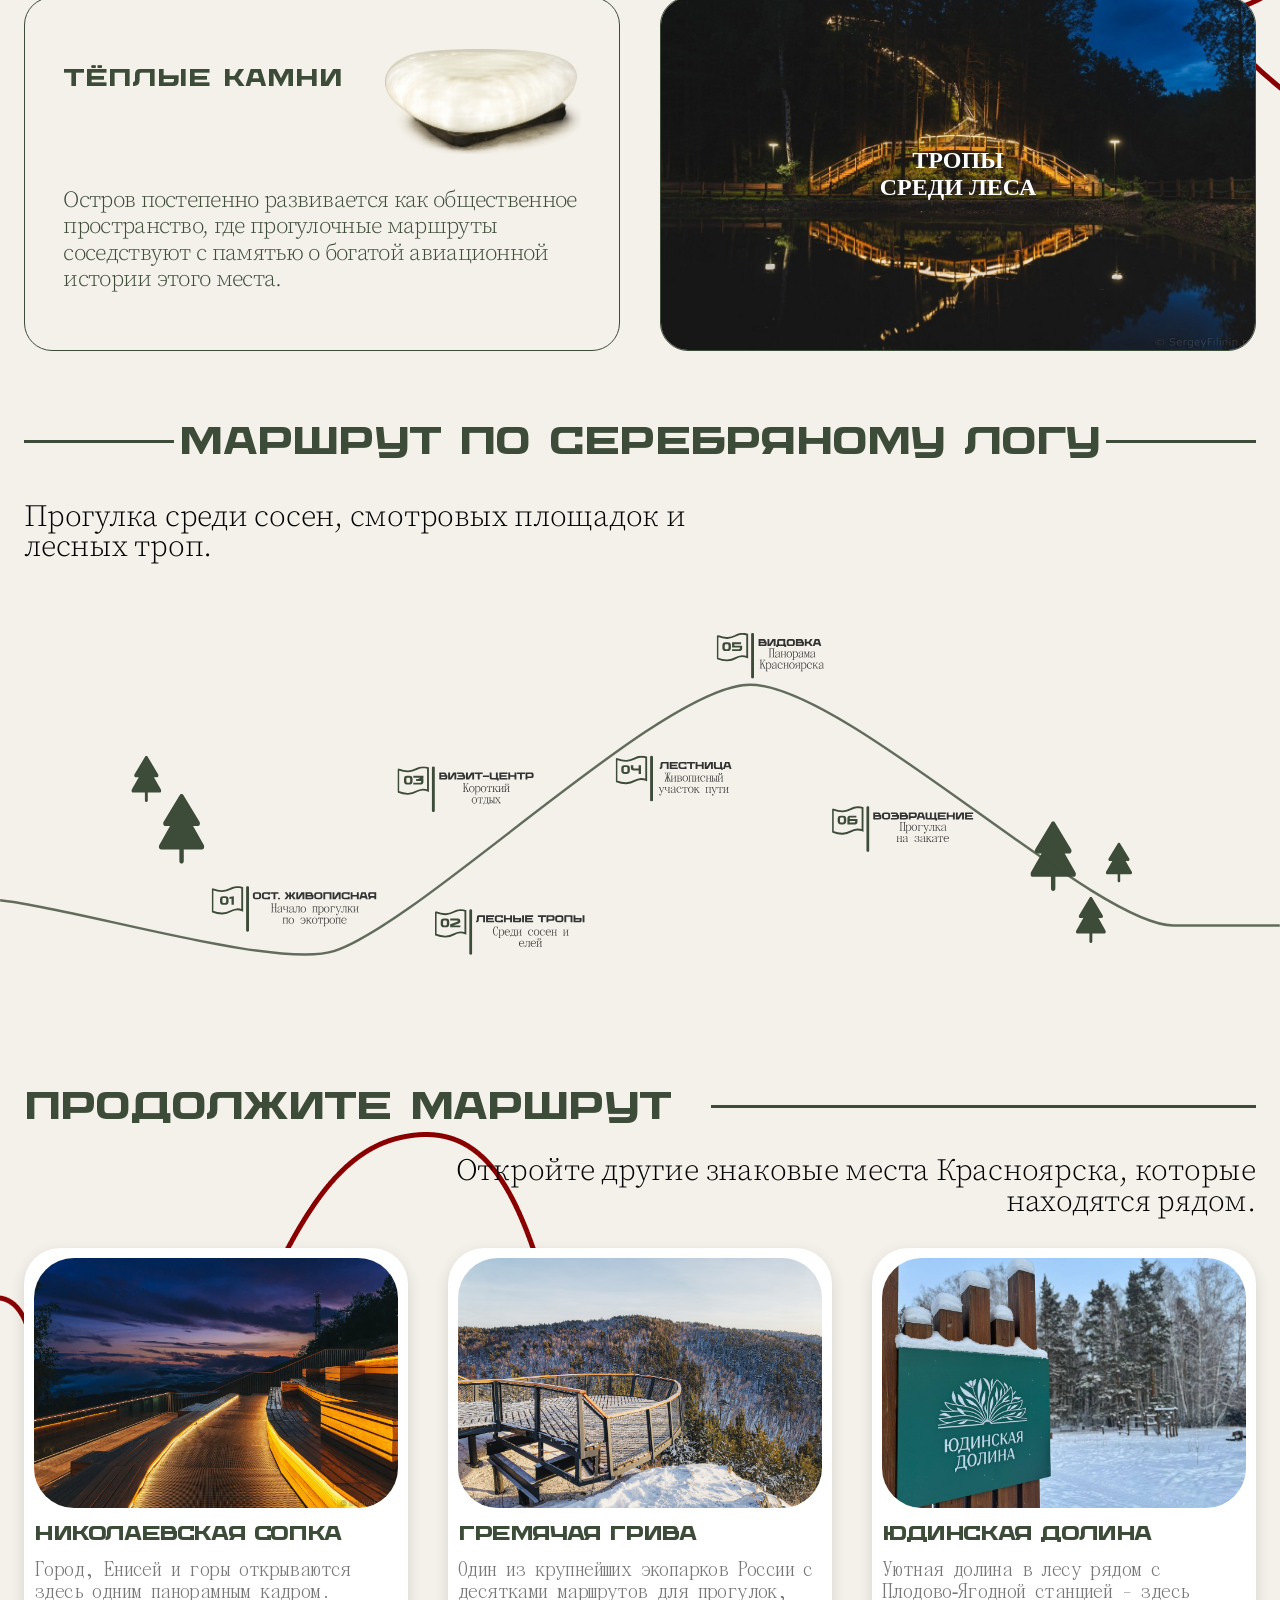
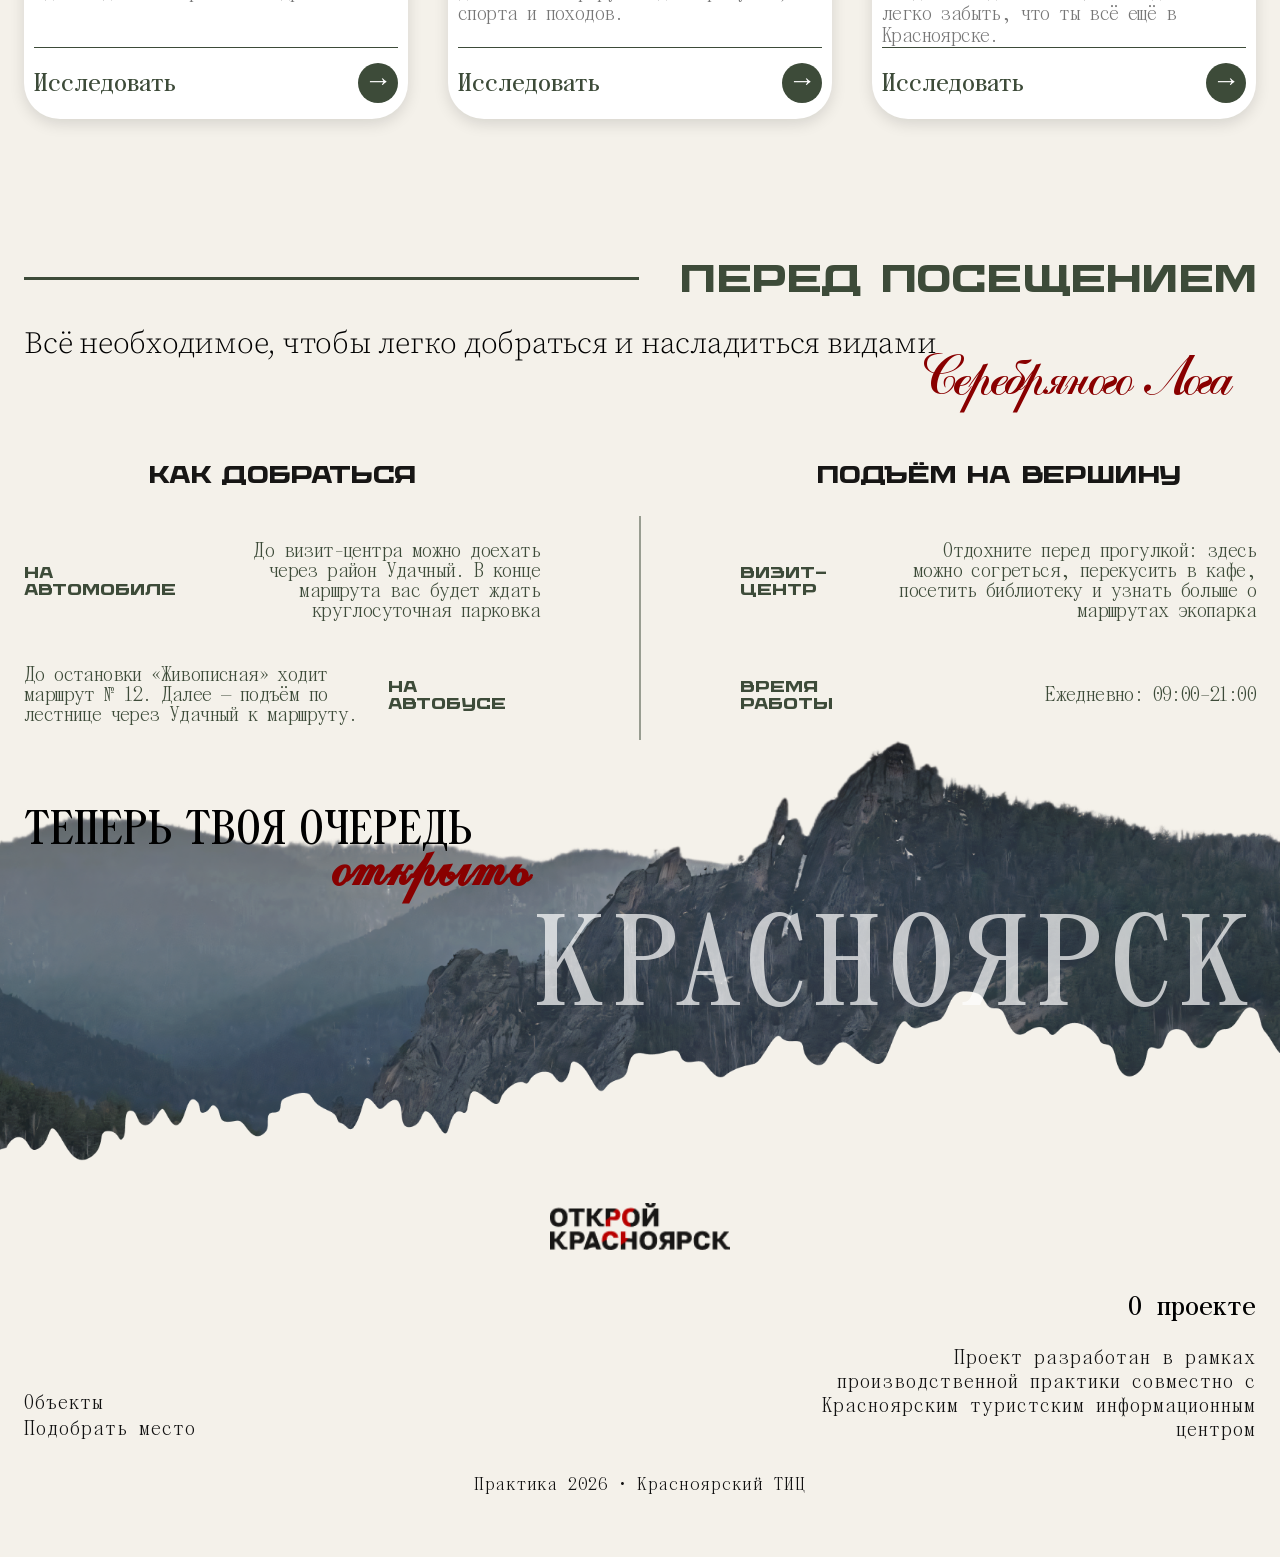
==== commit 9ff59c0c: "fff" ====
--- a/log.html
+++ b/log.html
@@ -72,7 +72,7 @@
                         <div class="features-card-text">
                             <h3>ТЁПЛЫЕ КАМНИ</h3>
                             <img src="images/features-log3.png" alt="">
-                            <p>Познакомьтесь с культурой народов региона через интерактивные экскурсии в традиционных жилищах — чуме и юрте. Здесь рассказывают о быте народов Красноярского края, Хакасии и Тывы, а также проводят мастер-классы.</p>
+                            <p>Остров постепенно развивается как общественное пространство, где прогулочные маршруты соседствуют с памятью о богатой авиационной истории этого места.</p>
                         </div>
                         <div class="features-card-images">
                             <img src="images/features-log4.jpg" alt="">
--- a/css/object.css
+++ b/css/object.css
@@ -113,10 +113,9 @@
 .route-continue::before {
     content: "";
     position: absolute;
-    top: 20%;
-    left: 0;
+    top: 15%;
     width: 100%;
-    height: 70%;
+    height: 72%;
     background: url("../images/route-bg.png") no-repeat left top;
     pointer-events: none;
     z-index: -1;
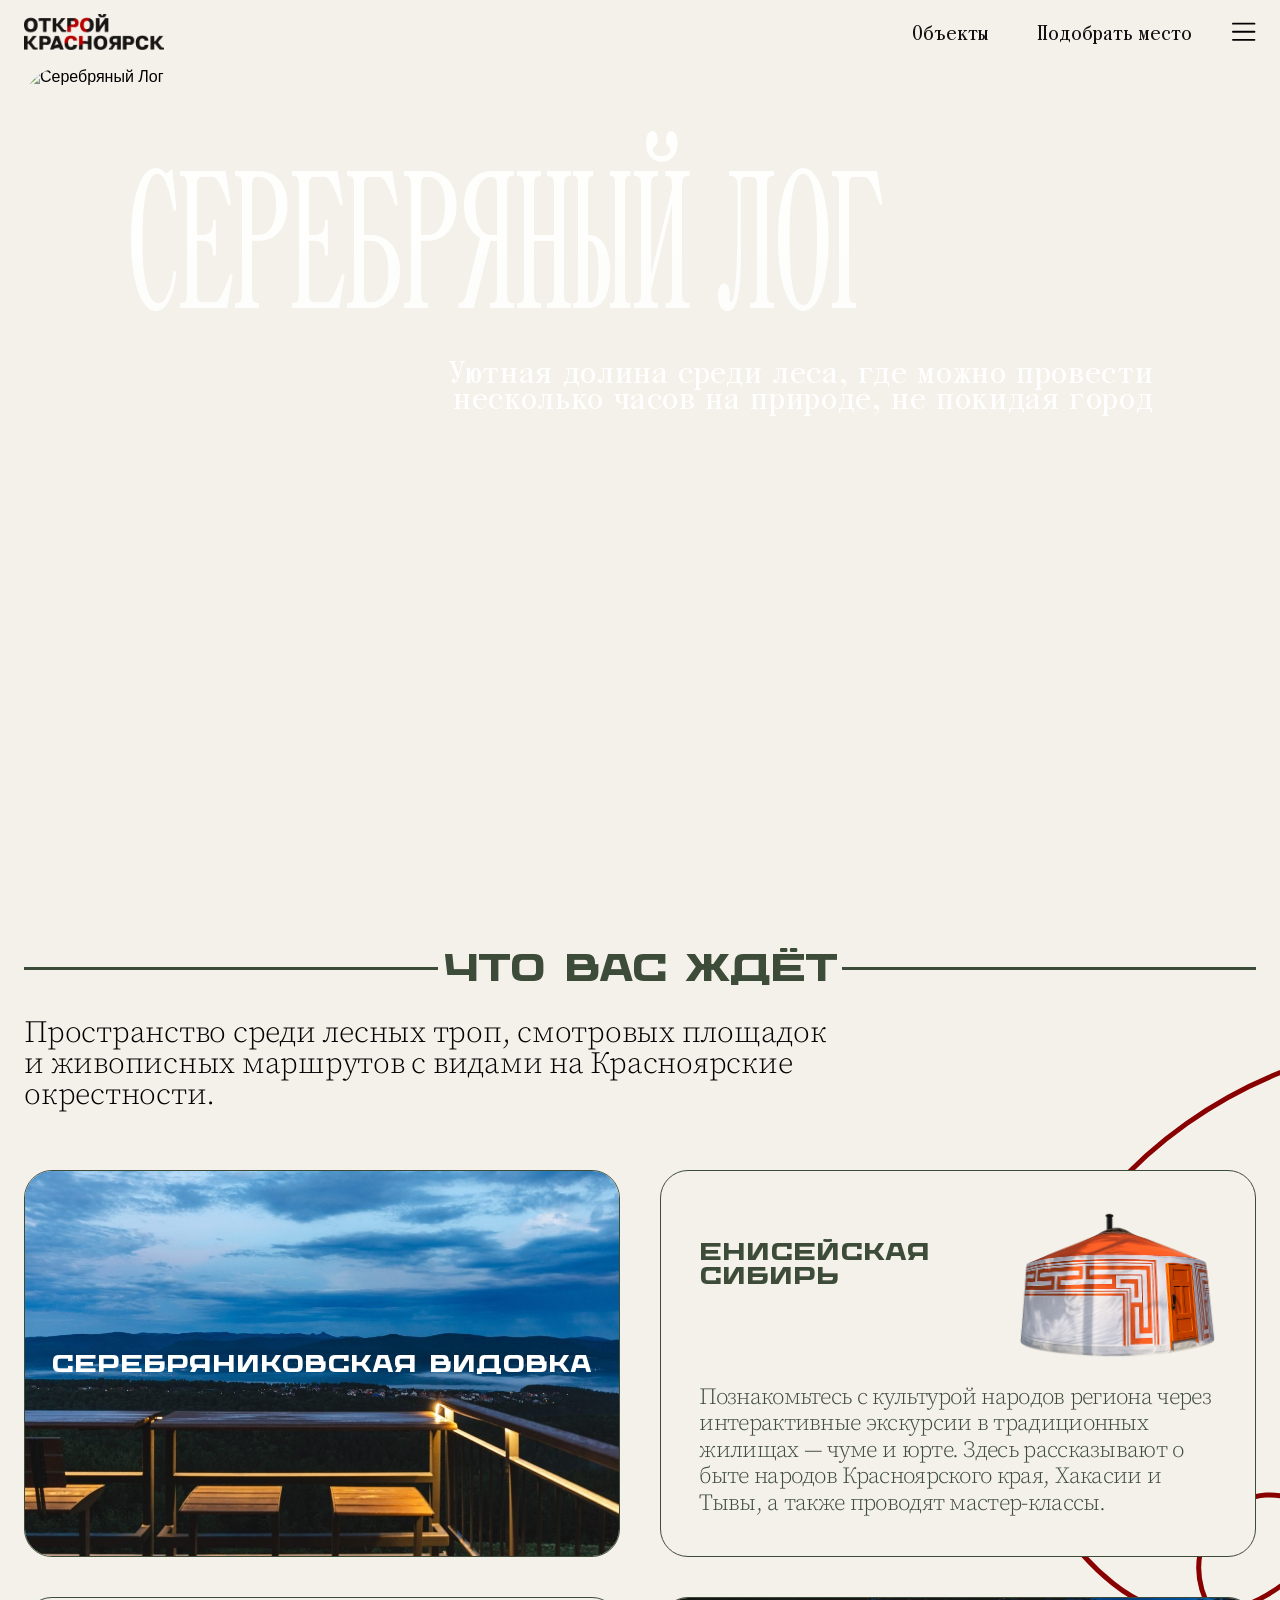
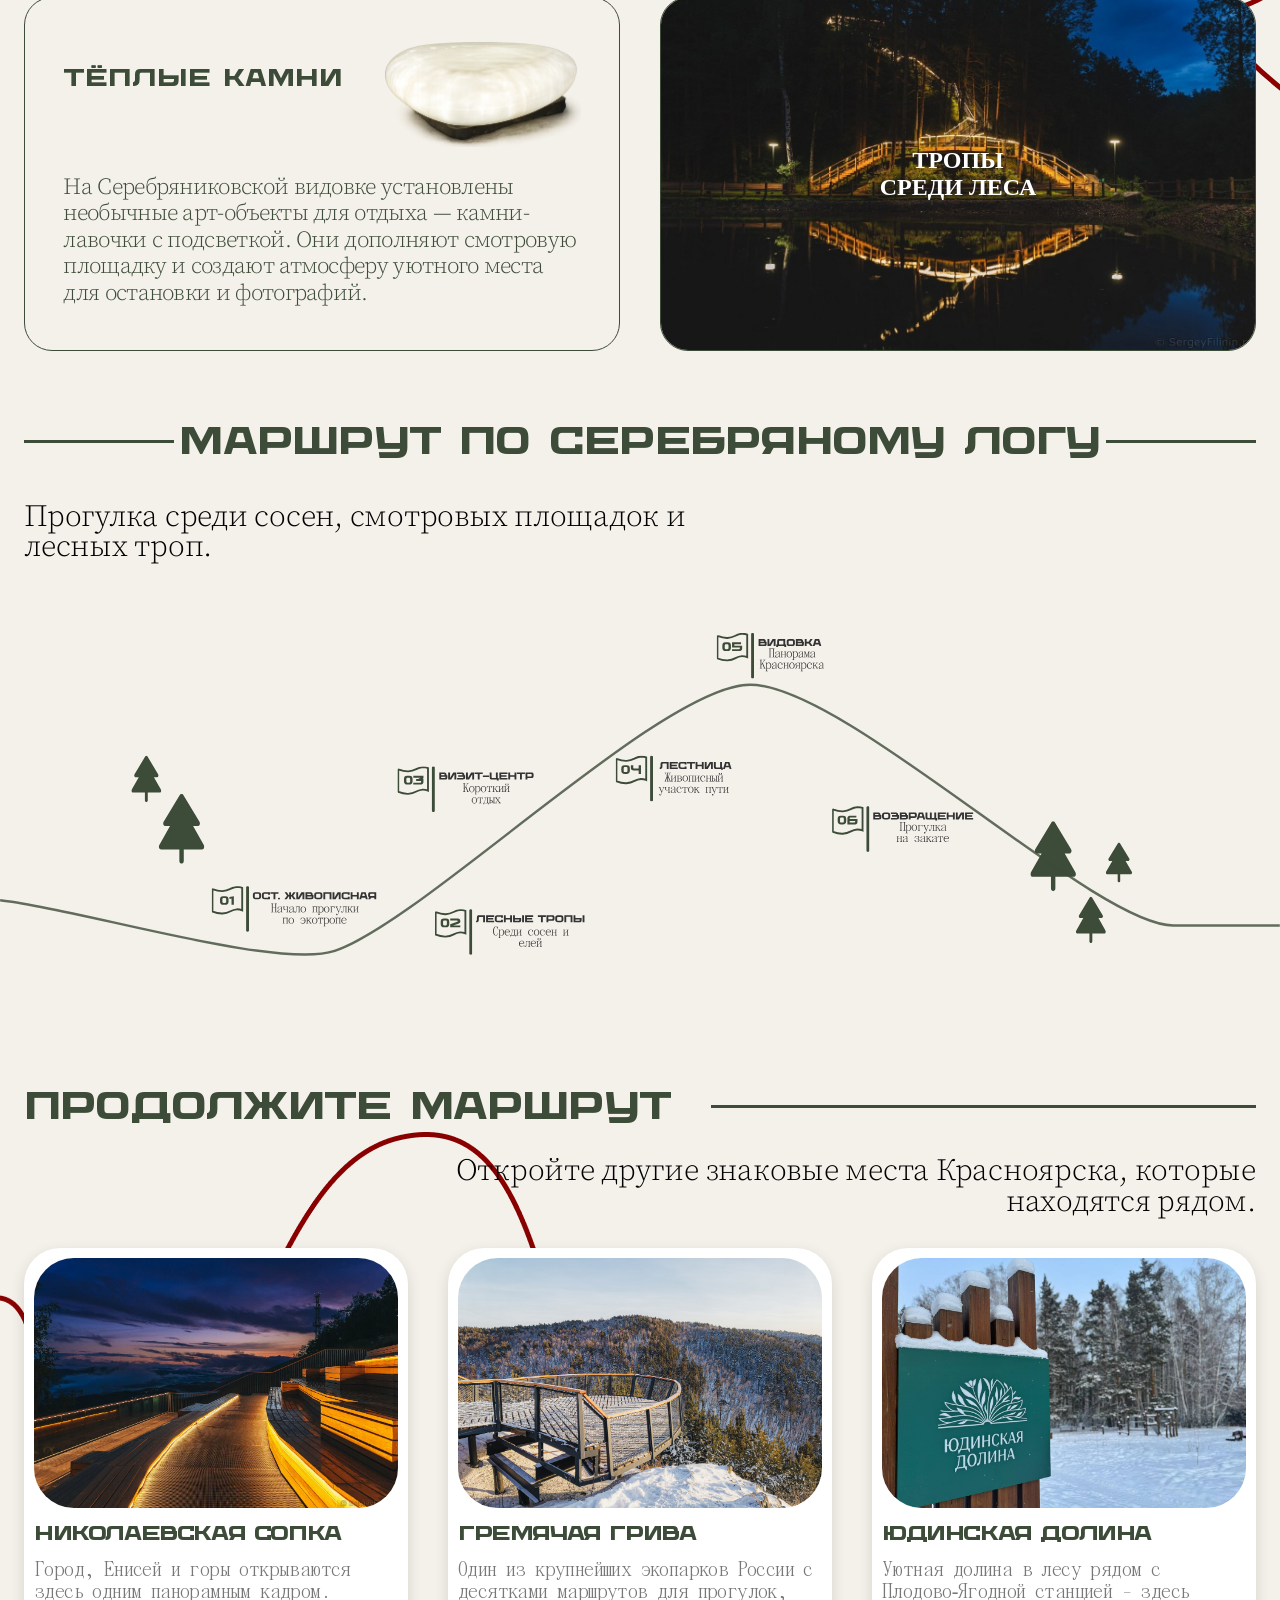
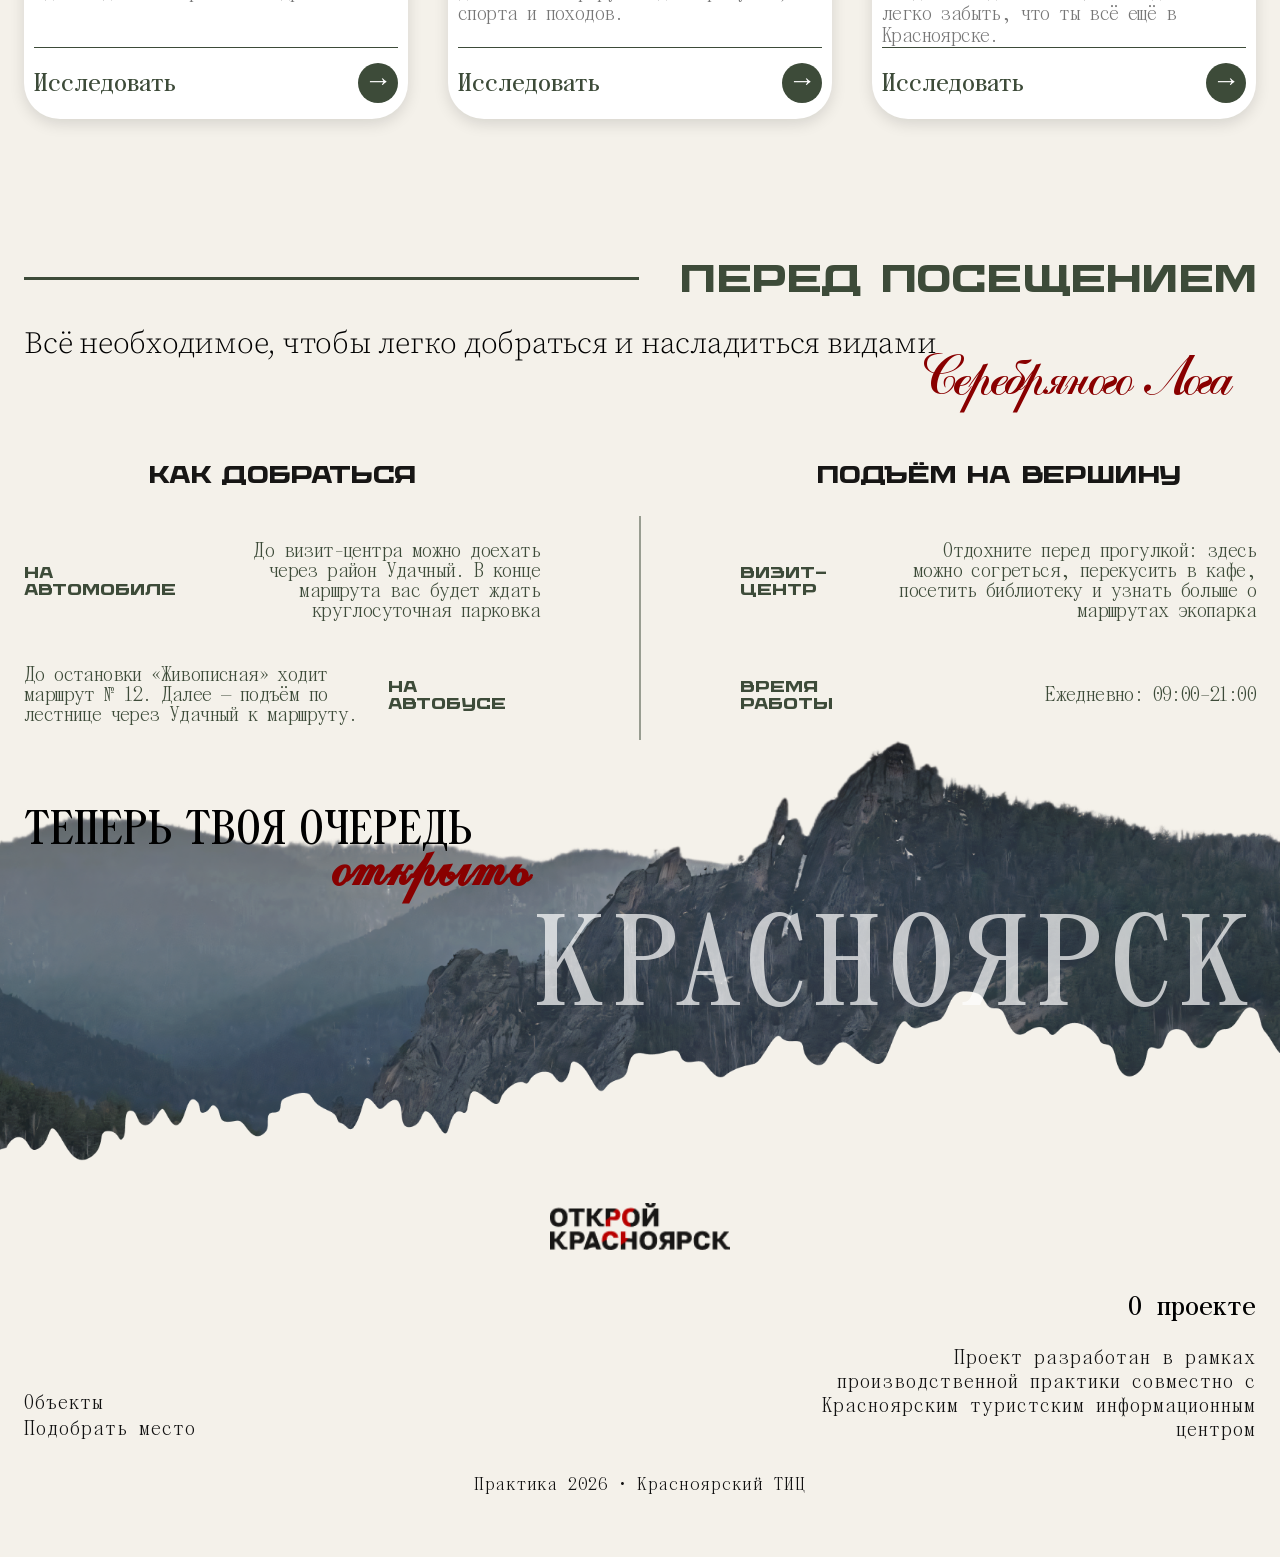
==== commit 8871d166: "dff" ====
--- a/log.html
+++ b/log.html
@@ -72,7 +72,7 @@
                         <div class="features-card-text">
                             <h3>ТЁПЛЫЕ КАМНИ</h3>
                             <img src="images/features-log3.png" alt="">
-                            <p>Остров постепенно развивается как общественное пространство, где прогулочные маршруты соседствуют с памятью о богатой авиационной истории этого места.</p>
+                            <p>На Серебряниковской видовке установлены необычные арт-объекты для отдыха — камни-лавочки с подсветкой. Они дополняют смотровую площадку и создают атмосферу уютного места для остановки и фотографий.</p>
                         </div>
                         <div class="features-card-images">
                             <img src="images/features-log4.jpg" alt="">
